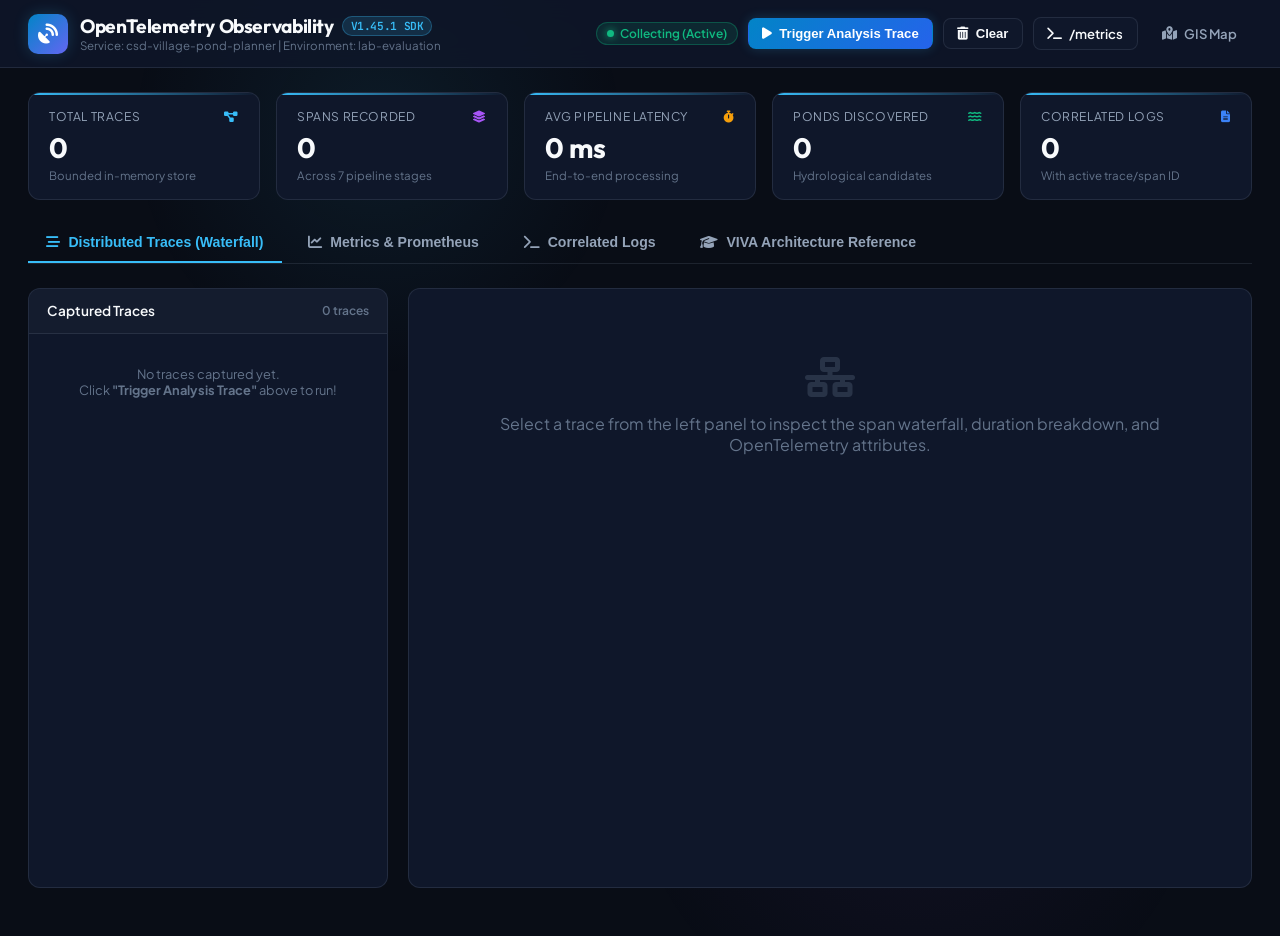
==== frontend/observability.html @ da263edf "feat: integrate OpenTelemetry traces, metrics, logs and live observability dashboard" ====
<!DOCTYPE html>
<html lang="en">
<head>
  <meta charset="UTF-8" />
  <meta name="viewport" content="width=device-width, initial-scale=1.0" />
  <title>OpenTelemetry Live Observability | HydroPond AI</title>
  <meta name="description" content="OpenTelemetry Distributed Tracing, Prometheus Metrics, and Correlated Logs for CSD Village Pond Planning System." />

  <!-- Google Fonts: Inter, JetBrains Mono, Outfit -->
  <link rel="preconnect" href="https://fonts.googleapis.com" />
  <link rel="preconnect" href="https://fonts.gstatic.com" crossorigin />
  <link href="https://fonts.googleapis.com/css2?family=JetBrains+Mono:wght@400;500;700&family=Outfit:wght@500;600;700;800&family=Plus+Jakarta+Sans:wght@400;500;600;700&display=swap" rel="stylesheet" />

  <!-- Font Awesome 6 -->
  <link rel="stylesheet" href="https://cdnjs.cloudflare.com/ajax/libs/font-awesome/6.4.2/css/all.min.css" />

  <style>
    :root {
      --bg-dark: #090d16;
      --bg-card: #0f172a;
      --bg-card-hover: #1e293b;
      --border-color: rgba(148, 163, 184, 0.15);
      --border-focus: rgba(56, 189, 248, 0.4);
      --text-main: #f8fafc;
      --text-muted: #94a3b8;
      --text-dim: #64748b;
      --cyan: #38bdf8;
      --cyan-glow: rgba(56, 189, 248, 0.2);
      --emerald: #10b981;
      --emerald-glow: rgba(16, 185, 129, 0.2);
      --amber: #f59e0b;
      --rose: #f43f5e;
      --purple: #a855f7;
      --blue: #3b82f6;
    }

    * {
      box-sizing: border-box;
      margin: 0;
      padding: 0;
    }

    body {
      background-color: var(--bg-dark);
      color: var(--text-main);
      font-family: 'Plus Jakarta Sans', sans-serif;
      min-height: 100vh;
      display: flex;
      flex-direction: column;
      overflow-x: hidden;
    }

    /* Ambient glow backgrounds */
    .ambient-glow-1 {
      position: fixed;
      top: -120px;
      left: 10%;
      width: 500px;
      height: 500px;
      border-radius: 50%;
      background: radial-gradient(circle, rgba(56, 189, 248, 0.08) 0%, transparent 70%);
      pointer-events: none;
      z-index: 0;
    }
    .ambient-glow-2 {
      position: fixed;
      bottom: -150px;
      right: 5%;
      width: 600px;
      height: 600px;
      border-radius: 50%;
      background: radial-gradient(circle, rgba(168, 85, 247, 0.06) 0%, transparent 70%);
      pointer-events: none;
      z-index: 0;
    }

    /* Header */
    header {
      position: sticky;
      top: 0;
      z-index: 100;
      background: rgba(15, 23, 42, 0.85);
      backdrop-filter: blur(12px);
      border-bottom: 1px solid var(--border-color);
      padding: 0.85rem 1.75rem;
      display: flex;
      align-items: center;
      justify-content: space-between;
      gap: 1rem;
    }

    .brand {
      display: flex;
      align-items: center;
      gap: 0.75rem;
      text-decoration: none;
      color: var(--text-main);
    }
    .brand-icon {
      width: 40px;
      height: 40px;
      border-radius: 10px;
      background: linear-gradient(135deg, #0284c7, #6366f1);
      display: flex;
      align-items: center;
      justify-content: center;
      font-size: 1.25rem;
      color: #fff;
      box-shadow: 0 0 15px var(--cyan-glow);
    }
    .brand-title {
      font-family: 'Outfit', sans-serif;
      font-size: 1.2rem;
      font-weight: 700;
      letter-spacing: -0.02em;
      display: flex;
      align-items: center;
      gap: 0.5rem;
    }
    .otel-badge {
      font-size: 0.7rem;
      padding: 0.15rem 0.5rem;
      border-radius: 999px;
      background: rgba(56, 189, 248, 0.15);
      border: 1px solid rgba(56, 189, 248, 0.3);
      color: var(--cyan);
      font-family: 'JetBrains Mono', monospace;
      font-weight: 600;
      text-transform: uppercase;
    }
    .status-pill {
      display: inline-flex;
      align-items: center;
      gap: 0.4rem;
      font-size: 0.75rem;
      padding: 0.2rem 0.6rem;
      border-radius: 999px;
      background: rgba(16, 185, 129, 0.12);
      border: 1px solid rgba(16, 185, 129, 0.3);
      color: var(--emerald);
      font-weight: 600;
    }
    .pulse-dot {
      width: 7px;
      height: 7px;
      border-radius: 50%;
      background: var(--emerald);
      box-shadow: 0 0 8px var(--emerald);
      animation: pulse 2s infinite;
    }
    @keyframes pulse {
      0%, 100% { opacity: 1; transform: scale(1); }
      50% { opacity: 0.4; transform: scale(0.85); }
    }

    .header-actions {
      display: flex;
      align-items: center;
      gap: 0.6rem;
    }
    .btn {
      display: inline-flex;
      align-items: center;
      gap: 0.45rem;
      padding: 0.45rem 0.85rem;
      border-radius: 8px;
      font-size: 0.82rem;
      font-weight: 600;
      cursor: pointer;
      border: 1px solid var(--border-color);
      background: var(--bg-card);
      color: var(--text-main);
      transition: all 0.2s ease;
      text-decoration: none;
    }
    .btn:hover {
      background: var(--bg-card-hover);
      border-color: var(--border-focus);
    }
    .btn-primary {
      background: linear-gradient(135deg, #0284c7, #2563eb);
      border-color: transparent;
      color: #fff;
      box-shadow: 0 0 12px var(--cyan-glow);
    }
    .btn-primary:hover {
      background: linear-gradient(135deg, #0369a1, #1d4ed8);
    }
    .btn-ghost {
      background: transparent;
      border-color: transparent;
      color: var(--text-muted);
    }
    .btn-ghost:hover {
      color: var(--text-main);
      background: rgba(255, 255, 255, 0.05);
    }

    /* Main Container */
    main {
      position: relative;
      z-index: 1;
      padding: 1.5rem 1.75rem 3rem;
      flex: 1;
      max-width: 1600px;
      margin: 0 auto;
      width: 100%;
    }

    /* KPI Summary Ribbon */
    .kpi-grid {
      display: grid;
      grid-template-columns: repeat(auto-fit, minmax(200px, 1fr));
      gap: 1rem;
      margin-bottom: 1.5rem;
    }
    .kpi-card {
      background: var(--bg-card);
      border: 1px solid var(--border-color);
      border-radius: 12px;
      padding: 1rem 1.25rem;
      position: relative;
      overflow: hidden;
      transition: transform 0.2s ease, border-color 0.2s ease;
    }
    .kpi-card:hover {
      transform: translateY(-2px);
      border-color: var(--border-focus);
    }
    .kpi-card::before {
      content: "";
      position: absolute;
      top: 0;
      left: 0;
      right: 0;
      height: 2px;
      background: linear-gradient(90deg, var(--cyan), transparent);
    }
    .kpi-label {
      font-size: 0.75rem;
      text-transform: uppercase;
      letter-spacing: 0.05em;
      color: var(--text-muted);
      margin-bottom: 0.35rem;
      display: flex;
      align-items: center;
      justify-content: space-between;
    }
    .kpi-value {
      font-family: 'Outfit', sans-serif;
      font-size: 1.75rem;
      font-weight: 700;
      color: var(--text-main);
    }
    .kpi-sub {
      font-size: 0.72rem;
      color: var(--text-dim);
      margin-top: 0.2rem;
    }

    /* Navigation Tabs */
    .tab-bar {
      display: flex;
      align-items: center;
      gap: 0.5rem;
      border-bottom: 1px solid var(--border-color);
      margin-bottom: 1.5rem;
    }
    .tab-btn {
      padding: 0.65rem 1.15rem;
      background: transparent;
      border: none;
      border-bottom: 2px solid transparent;
      color: var(--text-muted);
      font-weight: 600;
      font-size: 0.88rem;
      cursor: pointer;
      display: flex;
      align-items: center;
      gap: 0.5rem;
      transition: all 0.2s ease;
    }
    .tab-btn:hover {
      color: var(--text-main);
    }
    .tab-btn.active {
      color: var(--cyan);
      border-bottom-color: var(--cyan);
    }

    /* Content Panels */
    .tab-panel {
      display: none;
    }
    .tab-panel.active {
      display: block;
    }

    /* Traces View Split Layout */
    .traces-layout {
      display: grid;
      grid-template-columns: 360px 1fr;
      gap: 1.25rem;
      min-height: 600px;
    }
    @media (max-width: 1024px) {
      .traces-layout {
        grid-template-columns: 1fr;
      }
    }

    .trace-list-panel {
      background: var(--bg-card);
      border: 1px solid var(--border-color);
      border-radius: 12px;
      overflow: hidden;
      display: flex;
      flex-direction: column;
    }
    .panel-head {
      padding: 0.85rem 1.15rem;
      background: rgba(255, 255, 255, 0.02);
      border-bottom: 1px solid var(--border-color);
      display: flex;
      align-items: center;
      justify-content: space-between;
      font-weight: 600;
      font-size: 0.85rem;
    }
    .trace-items-list {
      overflow-y: auto;
      max-height: 650px;
    }
    .trace-item {
      padding: 0.9rem 1.15rem;
      border-bottom: 1px solid rgba(148, 163, 184, 0.08);
      cursor: pointer;
      transition: background 0.15s ease;
    }
    .trace-item:hover {
      background: rgba(255, 255, 255, 0.03);
    }
    .trace-item.active {
      background: rgba(56, 189, 248, 0.08);
      border-left: 3px solid var(--cyan);
    }
    .trace-item-title {
      font-family: 'JetBrains Mono', monospace;
      font-size: 0.8rem;
      font-weight: 600;
      color: var(--text-main);
      display: flex;
      align-items: center;
      justify-content: space-between;
      margin-bottom: 0.3rem;
    }
    .trace-badge {
      font-size: 0.68rem;
      padding: 0.1rem 0.4rem;
      border-radius: 4px;
      font-weight: 600;
    }
    .badge-ok {
      background: rgba(16, 185, 129, 0.15);
      color: var(--emerald);
    }
    .badge-error {
      background: rgba(244, 63, 94, 0.15);
      color: var(--rose);
    }
    .trace-item-meta {
      font-size: 0.72rem;
      color: var(--text-dim);
      display: flex;
      align-items: center;
      justify-content: space-between;
    }

    /* Trace Detail Panel */
    .trace-detail-panel {
      background: var(--bg-card);
      border: 1px solid var(--border-color);
      border-radius: 12px;
      padding: 1.25rem;
      display: flex;
      flex-direction: column;
      gap: 1.25rem;
    }
    .trace-header-card {
      background: rgba(255, 255, 255, 0.02);
      border: 1px solid var(--border-color);
      border-radius: 8px;
      padding: 1rem;
      display: flex;
      align-items: center;
      justify-content: space-between;
      flex-wrap: wrap;
      gap: 1rem;
    }
    .trace-id-pill {
      font-family: 'JetBrains Mono', monospace;
      font-size: 0.85rem;
      color: var(--cyan);
      display: inline-flex;
      align-items: center;
      gap: 0.5rem;
      background: rgba(56, 189, 248, 0.1);
      padding: 0.25rem 0.6rem;
      border-radius: 6px;
    }

    /* Waterfall Visualizer */
    .waterfall-container {
      background: rgba(0, 0, 0, 0.2);
      border: 1px solid var(--border-color);
      border-radius: 8px;
      padding: 0.75rem;
      overflow-x: auto;
    }
    .waterfall-timeline-header {
      display: grid;
      grid-template-columns: 280px 1fr;
      padding-bottom: 0.5rem;
      border-bottom: 1px solid var(--border-color);
      font-size: 0.72rem;
      color: var(--text-dim);
      font-weight: 600;
    }
    .waterfall-axis {
      display: flex;
      justify-content: space-between;
      padding-left: 0.5rem;
    }
    .waterfall-row {
      display: grid;
      grid-template-columns: 280px 1fr;
      align-items: center;
      padding: 0.45rem 0;
      border-bottom: 1px solid rgba(148, 163, 184, 0.05);
      cursor: pointer;
      transition: background 0.15s ease;
      font-size: 0.78rem;
    }
    .waterfall-row:hover {
      background: rgba(255, 255, 255, 0.03);
    }
    .waterfall-row.selected {
      background: rgba(56, 189, 248, 0.08);
    }
    .span-name-col {
      display: flex;
      align-items: center;
      gap: 0.4rem;
      font-family: 'JetBrains Mono', monospace;
      white-space: nowrap;
      overflow: hidden;
      text-overflow: ellipsis;
      padding-right: 0.5rem;
    }
    .span-bar-col {
      position: relative;
      height: 20px;
      display: flex;
      align-items: center;
    }
    .span-bar {
      position: absolute;
      height: 14px;
      border-radius: 4px;
      background: linear-gradient(90deg, #0284c7, #38bdf8);
      min-width: 4px;
      box-shadow: 0 0 8px rgba(56, 189, 248, 0.3);
      display: flex;
      align-items: center;
      padding: 0 0.4rem;
      color: #fff;
      font-size: 0.65rem;
      font-family: 'JetBrains Mono', monospace;
      font-weight: 600;
      white-space: nowrap;
    }
    .span-bar.http-server {
      background: linear-gradient(90deg, #2563eb, #60a5fa);
    }
    .span-bar.gis-processing {
      background: linear-gradient(90deg, #7c3aed, #c084fc);
      box-shadow: 0 0 8px rgba(168, 85, 247, 0.3);
    }
    .span-bar.scoring {
      background: linear-gradient(90deg, #059669, #34d399);
      box-shadow: 0 0 8px rgba(16, 185, 129, 0.3);
    }
    .span-bar.outbound-http {
      background: linear-gradient(90deg, #d97706, #fbbf24);
      box-shadow: 0 0 8px rgba(245, 158, 11, 0.3);
    }

    /* Span Inspector Card */
    .span-inspector {
      background: rgba(15, 23, 42, 0.7);
      border: 1px solid var(--border-color);
      border-radius: 8px;
      padding: 1rem;
    }
    .span-inspector-title {
      font-size: 0.85rem;
      font-weight: 700;
      margin-bottom: 0.75rem;
      display: flex;
      align-items: center;
      gap: 0.5rem;
      color: var(--cyan);
    }
    .attrs-table {
      width: 100%;
      border-collapse: collapse;
      font-size: 0.75rem;
      font-family: 'JetBrains Mono', monospace;
    }
    .attrs-table th, .attrs-table td {
      text-align: left;
      padding: 0.4rem 0.6rem;
      border-bottom: 1px solid rgba(148, 163, 184, 0.08);
    }
    .attrs-table th {
      color: var(--text-dim);
      font-weight: 600;
      width: 35%;
    }
    .attrs-table td {
      color: var(--text-main);
      word-break: break-all;
    }

    /* Metrics Tab */
    .metrics-grid {
      display: grid;
      grid-template-columns: repeat(auto-fit, minmax(320px, 1fr));
      gap: 1.25rem;
      margin-bottom: 1.5rem;
    }
    .metric-box {
      background: var(--bg-card);
      border: 1px solid var(--border-color);
      border-radius: 12px;
      padding: 1.25rem;
    }
    .metric-box-title {
      font-size: 0.85rem;
      font-weight: 700;
      color: var(--text-main);
      margin-bottom: 0.25rem;
      display: flex;
      align-items: center;
      gap: 0.45rem;
    }
    .metric-box-desc {
      font-size: 0.72rem;
      color: var(--text-dim);
      margin-bottom: 1rem;
    }
    .prom-console {
      background: #020617;
      border: 1px solid var(--border-color);
      border-radius: 8px;
      padding: 1rem;
      font-family: 'JetBrains Mono', monospace;
      font-size: 0.75rem;
      color: #93c5fd;
      max-height: 400px;
      overflow-y: auto;
      white-space: pre-wrap;
    }

    /* Logs Tab */
    .logs-container {
      background: var(--bg-card);
      border: 1px solid var(--border-color);
      border-radius: 12px;
      overflow: hidden;
    }
    .logs-filter-bar {
      padding: 0.75rem 1.25rem;
      background: rgba(255, 255, 255, 0.02);
      border-bottom: 1px solid var(--border-color);
      display: flex;
      align-items: center;
      gap: 1rem;
      flex-wrap: wrap;
    }
    .filter-input {
      background: rgba(0, 0, 0, 0.3);
      border: 1px solid var(--border-color);
      border-radius: 6px;
      padding: 0.4rem 0.75rem;
      color: var(--text-main);
      font-size: 0.8rem;
      outline: none;
      min-width: 240px;
    }
    .filter-input:focus {
      border-color: var(--cyan);
    }
    .logs-table {
      width: 100%;
      border-collapse: collapse;
      font-size: 0.75rem;
      font-family: 'JetBrains Mono', monospace;
    }
    .logs-table th {
      text-align: left;
      padding: 0.6rem 0.85rem;
      background: rgba(0, 0, 0, 0.2);
      color: var(--text-dim);
      font-weight: 600;
      border-bottom: 1px solid var(--border-color);
    }
    .logs-table td {
      padding: 0.5rem 0.85rem;
      border-bottom: 1px solid rgba(148, 163, 184, 0.06);
      vertical-align: top;
    }
    .lvl-info { color: var(--cyan); font-weight: 600; }
    .lvl-warn { color: var(--amber); font-weight: 600; }
    .lvl-err  { color: var(--rose); font-weight: 600; }
    .trace-link {
      color: var(--cyan);
      text-decoration: none;
      cursor: pointer;
    }
    .trace-link:hover {
      text-decoration: underline;
    }

    /* VIVA Reference Guide Tab */
    .guide-card {
      background: var(--bg-card);
      border: 1px solid var(--border-color);
      border-radius: 12px;
      padding: 1.5rem;
      margin-bottom: 1.25rem;
      line-height: 1.6;
    }
    .guide-card h3 {
      font-family: 'Outfit', sans-serif;
      font-size: 1.15rem;
      color: var(--cyan);
      margin-bottom: 0.5rem;
      display: flex;
      align-items: center;
      gap: 0.5rem;
    }
    .guide-card p {
      font-size: 0.85rem;
      color: var(--text-muted);
      margin-bottom: 0.75rem;
    }
    .guide-list {
      padding-left: 1.25rem;
      font-size: 0.82rem;
      color: var(--text-muted);
    }
    .guide-list li {
      margin-bottom: 0.4rem;
    }
  </style>
</head>
<body>
  <div class="ambient-glow-1"></div>
  <div class="ambient-glow-2"></div>

  <!-- Header -->
  <header>
    <a href="/" class="brand">
      <div class="brand-icon">
        <i class="fa-solid fa-satellite-dish"></i>
      </div>
      <div>
        <div class="brand-title">
          OpenTelemetry Observability
          <span class="otel-badge">v1.45.1 SDK</span>
        </div>
        <div style="font-size: 0.72rem; color: var(--text-dim);">Service: csd-village-pond-planner | Environment: lab-evaluation</div>
      </div>
    </a>

    <div class="header-actions">
      <div class="status-pill">
        <div class="pulse-dot"></div>
        <span>Collecting (Active)</span>
      </div>
      <button class="btn btn-primary" id="btn-trigger-run" title="Execute Pipeline on Sample KML to Generate Fresh Telemetry">
        <i class="fa-solid fa-play"></i>
        <span>Trigger Analysis Trace</span>
      </button>
      <button class="btn" id="btn-clear" title="Reset Telemetry Buffer">
        <i class="fa-solid fa-trash-can"></i>
        <span>Clear</span>
      </button>
      <a href="/metrics" target="_blank" class="btn" title="View Raw Prometheus Metrics">
        <i class="fa-solid fa-terminal"></i>
        <span>/metrics</span>
      </a>
      <a href="/" class="btn btn-ghost" title="Back to GIS Pond Planner">
        <i class="fa-solid fa-map-location-dot"></i>
        <span>GIS Map</span>
      </a>
    </div>
  </header>

  <!-- Main Body -->
  <main>
    <!-- Summary KPI Ribbon -->
    <section class="kpi-grid">
      <div class="kpi-card">
        <div class="kpi-label">
          <span>Total Traces</span>
          <i class="fa-solid fa-diagram-project" style="color: var(--cyan);"></i>
        </div>
        <div class="kpi-value" id="kpi-traces">0</div>
        <div class="kpi-sub">Bounded in-memory store</div>
      </div>
      <div class="kpi-card">
        <div class="kpi-label">
          <span>Spans Recorded</span>
          <i class="fa-solid fa-layer-group" style="color: var(--purple);"></i>
        </div>
        <div class="kpi-value" id="kpi-spans">0</div>
        <div class="kpi-sub">Across 7 pipeline stages</div>
      </div>
      <div class="kpi-card">
        <div class="kpi-label">
          <span>Avg Pipeline Latency</span>
          <i class="fa-solid fa-stopwatch" style="color: var(--amber);"></i>
        </div>
        <div class="kpi-value" id="kpi-latency">0 ms</div>
        <div class="kpi-sub">End-to-end processing</div>
      </div>
      <div class="kpi-card">
        <div class="kpi-label">
          <span>Ponds Discovered</span>
          <i class="fa-solid fa-water" style="color: var(--emerald);"></i>
        </div>
        <div class="kpi-value" id="kpi-candidates">0</div>
        <div class="kpi-sub">Hydrological candidates</div>
      </div>
      <div class="kpi-card">
        <div class="kpi-label">
          <span>Correlated Logs</span>
          <i class="fa-solid fa-file-lines" style="color: var(--blue);"></i>
        </div>
        <div class="kpi-value" id="kpi-logs">0</div>
        <div class="kpi-sub">With active trace/span ID</div>
      </div>
    </section>

    <!-- Tab Bar -->
    <nav class="tab-bar">
      <button class="tab-btn active" data-tab="tab-traces">
        <i class="fa-solid fa-bars-staggered"></i>
        <span>Distributed Traces (Waterfall)</span>
      </button>
      <button class="tab-btn" data-tab="tab-metrics">
        <i class="fa-solid fa-chart-line"></i>
        <span>Metrics & Prometheus</span>
      </button>
      <button class="tab-btn" data-tab="tab-logs">
        <i class="fa-solid fa-terminal"></i>
        <span>Correlated Logs</span>
      </button>
      <button class="tab-btn" data-tab="tab-viva">
        <i class="fa-solid fa-graduation-cap"></i>
        <span>VIVA Architecture Reference</span>
      </button>
    </nav>

    <!-- TAB 1: Distributed Traces -->
    <div class="tab-panel active" id="tab-traces">
      <div class="traces-layout">
        <!-- Left: Trace List -->
        <div class="trace-list-panel">
          <div class="panel-head">
            <span>Captured Traces</span>
            <span id="trace-count-pill" style="color: var(--text-dim); font-size: 0.75rem;">0 traces</span>
          </div>
          <div class="trace-items-list" id="trace-items-container">
            <div style="padding: 2rem; text-align: center; color: var(--text-dim); font-size: 0.8rem;">
              No traces captured yet.<br>Click <strong>"Trigger Analysis Trace"</strong> above to run!
            </div>
          </div>
        </div>

        <!-- Right: Trace Details & Waterfall -->
        <div class="trace-detail-panel" id="trace-detail-panel">
          <div style="padding: 3rem; text-align: center; color: var(--text-dim);">
            <i class="fa-solid fa-network-wired" style="font-size: 2.5rem; margin-bottom: 1rem; opacity: 0.3;"></i>
            <p>Select a trace from the left panel to inspect the span waterfall, duration breakdown, and OpenTelemetry attributes.</p>
          </div>
        </div>
      </div>
    </div>

    <!-- TAB 2: Metrics -->
    <div class="tab-panel" id="tab-metrics">
      <div class="metrics-grid">
        <div class="metric-box">
          <div class="metric-box-title">
            <i class="fa-solid fa-calculator" style="color: var(--cyan);"></i>
            <span>pond_analysis_requests_total</span>
          </div>
          <div class="metric-box-desc">Counter tracking all incoming contour analysis executions segmented by status (success/error).</div>
          <div class="kpi-value" id="m-requests">0</div>
        </div>
        <div class="metric-box">
          <div class="metric-box-title">
            <i class="fa-solid fa-clock" style="color: var(--amber);"></i>
            <span>pond_analysis_duration_seconds</span>
          </div>
          <div class="metric-box-desc">Histogram tracking pipeline execution latency percentiles across DEM and flow stages.</div>
          <div class="kpi-value" id="m-duration">0 s</div>
        </div>
        <div class="metric-box">
          <div class="metric-box-title">
            <i class="fa-solid fa-water-ladder" style="color: var(--emerald);"></i>
            <span>pond_candidates_found_total</span>
          </div>
          <div class="metric-box-desc">Counter of candidate pond locations identified via D8 uphill reverse BFS catchment search.</div>
          <div class="kpi-value" id="m-candidates">0</div>
        </div>
      </div>

      <div class="metric-box">
        <div class="panel-head" style="margin-bottom: 0.75rem; background: transparent; padding: 0;">
          <div class="metric-box-title" style="margin: 0;">
            <i class="fa-solid fa-code" style="color: var(--cyan);"></i>
            <span>Live Prometheus Scrape Output (/metrics)</span>
          </div>
          <button class="btn" id="btn-refresh-prom" style="font-size: 0.75rem; padding: 0.25rem 0.6rem;">
            <i class="fa-solid fa-arrows-rotate"></i> Refresh
          </button>
        </div>
        <div class="prom-console" id="prom-console-output">Scraping Prometheus metrics...</div>
      </div>
    </div>

    <!-- TAB 3: Correlated Logs -->
    <div class="tab-panel" id="tab-logs">
      <div class="logs-container">
        <div class="logs-filter-bar">
          <input type="text" class="filter-input" id="log-search-input" placeholder="Search message or Trace ID..." />
          <div style="font-size: 0.78rem; color: var(--text-dim);">
            Tip: Click any <strong>Trace ID</strong> to open that trace's waterfall in the Traces tab.
          </div>
        </div>
        <div style="overflow-x: auto; max-height: 600px;">
          <table class="logs-table">
            <thead>
              <tr>
                <th style="width: 140px;">Timestamp</th>
                <th style="width: 70px;">Level</th>
                <th style="width: 110px;">Logger</th>
                <th style="width: 220px;">OpenTelemetry Trace ID</th>
                <th>Message</th>
              </tr>
            </thead>
            <tbody id="logs-table-body">
              <tr>
                <td colspan="5" style="text-align: center; color: var(--text-dim); padding: 2rem;">Loading logs...</td>
              </tr>
            </tbody>
          </table>
        </div>
      </div>
    </div>

    <!-- TAB 4: Architecture & Viva Reference -->
    <div class="tab-panel" id="tab-viva">
      <div class="guide-card">
        <h3><i class="fa-solid fa-cubes"></i> 1. The 3 Pillars of Observability in this Project</h3>
        <p>OpenTelemetry standardizes telemetry collection into three correlated pillars:</p>
        <ul class="guide-list">
          <li><strong>Distributed Traces:</strong> Tracks requests through end-to-end execution. Each pipeline run creates a parent span (`pond_analysis.pipeline`), containing nested child spans for KML parsing, DEM raster generation, flow direction/accumulation, catchment delineation, Pareto scoring, and GeoJSON building.</li>
          <li><strong>Metrics:</strong> Numeric quantitative measurements collected at runtime (request counts, duration histograms, pond candidate counters, DEM raster size) exported via standard Prometheus format at <code>/metrics</code>.</li>
          <li><strong>Logs:</strong> Event logs linked directly to traces via <code>trace_id</code> and <code>span_id</code> injection in log records, enabling instant correlation between errors and execution traces.</li>
        </ul>
      </div>

      <div class="guide-card">
        <h3><i class="fa-solid fa-diagram-project"></i> 2. Instrumenting the Hydrological Pipeline</h3>
        <p>The core pipeline spans captured by OpenTelemetry in <code>app.py</code>:</p>
        <ul class="guide-list">
          <li><code>kml_parser.parse_contours</code>: Records input KML/KMZ path, contour count, and elevation boundaries.</li>
          <li><code>dem_builder.build_dem</code>: Records raster resolution (e.g. 120m), grid shape, min/max elevations.</li>
          <li><code>terrain_analysis.flow_routing</code>: Measures D8 flow direction, flow accumulation, river detection, and exclusion zone buffering.</li>
          <li><code>catchment.find_pond_candidates</code>: Measures uphill reverse BFS catchment solver and candidates found.</li>
          <li><code>pond_selector.score_and_select</code>: Records multi-criteria scoring, Pareto selection, and external OSM road distance queries.</li>
          <li><code>geojson_builder.build_geojson</code>: Measures final spatial GeoJSON construction.</li>
        </ul>
      </div>

      <div class="guide-card">
        <h3><i class="fa-solid fa-lightbulb"></i> 3. Why OpenTelemetry is Essential for Systems</h3>
        <p>During the VIVA, explain that OpenTelemetry eliminates "blind spots" in backend services:</p>
        <ul class="guide-list">
          <li><strong>Performance Bottleneck Identification:</strong> The waterfall visualizer immediately shows which stage consumes the most time (e.g., DEM interpolation vs. hydrological catchment BFS).</li>
          <li><strong>Root Cause Analysis:</strong> If contour parsing or river masking fails, the span is marked with status <code>ERROR</code>, capturing the exact exception stack trace and parameters.</li>
          <li><strong>Standardized & Vendor-Neutral:</strong> Works with Jaeger, Prometheus, Grafana, Datadog, or native Python exporters without rewriting application logic.</li>
        </ul>
      </div>
    </div>
  </main>

  <script>
    // State
    let currentTraceId = null;
    let allLogs = [];
    let autoRefreshInterval = null;

    // DOM Elements
    const tabBtns = document.querySelectorAll('.tab-btn');
    const tabPanels = document.querySelectorAll('.tab-panel');
    const traceItemsContainer = document.getElementById('trace-items-container');
    const traceDetailPanel = document.getElementById('trace-detail-panel');
    const promConsoleOutput = document.getElementById('prom-console-output');
    const logsTableBody = document.getElementById('logs-table-body');
    const logSearchInput = document.getElementById('log-search-input');

    // KPI Elements
    const kpiTraces = document.getElementById('kpi-traces');
    const kpiSpans = document.getElementById('kpi-spans');
    const kpiLatency = document.getElementById('kpi-latency');
    const kpiCandidates = document.getElementById('kpi-candidates');
    const kpiLogs = document.getElementById('kpi-logs');
    const mRequests = document.getElementById('m-requests');
    const mDuration = document.getElementById('m-duration');
    const mCandidates = document.getElementById('m-candidates');

    // Tab Switching
    tabBtns.forEach(btn => {
      btn.addEventListener('click', () => {
        tabBtns.forEach(b => b.classList.remove('active'));
        tabPanels.forEach(p => p.classList.remove('active'));
        btn.classList.add('active');
        const target = btn.getAttribute('data-tab');
        document.getElementById(target).classList.add('active');
        if (target === 'tab-metrics') {
          fetchPrometheusMetrics();
        }
      });
    });

    // Fetch Overview KPIs
    async function fetchOverview() {
      try {
        const res = await fetch('/api/telemetry/overview');
        if (!res.ok) return;
        const data = await res.json();
        kpiTraces.textContent = data.total_traces || 0;
        kpiSpans.textContent = data.total_spans || 0;
        kpiLatency.textContent = (data.avg_duration_ms || 0) + ' ms';
        kpiCandidates.textContent = data.total_candidates_found || 0;
        kpiLogs.textContent = data.log_records_count || 0;
        mRequests.textContent = data.total_requests || 0;
        mDuration.textContent = (data.avg_duration_ms ? (data.avg_duration_ms / 1000).toFixed(2) : 0) + ' s';
        mCandidates.textContent = data.total_candidates_found || 0;
      } catch (err) {
        console.error('Error fetching overview:', err);
      }
    }

    // Fetch Traces List
    async function fetchTraces() {
      try {
        const res = await fetch('/api/telemetry/traces');
        if (!res.ok) return;
        const data = await res.json();
        const traces = data.traces || [];
        document.getElementById('trace-count-pill').textContent = `${traces.length} traces`;

        if (traces.length === 0) {
          traceItemsContainer.innerHTML = `
            <div style="padding: 2rem; text-align: center; color: var(--text-dim); font-size: 0.8rem;">
              No traces captured yet.<br>Click <strong>"Trigger Analysis Trace"</strong> above to run!
            </div>
          `;
          return;
        }

        traceItemsContainer.innerHTML = traces.map(t => {
          const isError = t.status === 'ERROR';
          const isActive = t.trace_id === currentTraceId;
          return `
            <div class="trace-item ${isActive ? 'active' : ''}" onclick="selectTrace('${t.trace_id}')">
              <div class="trace-item-title">
                <span>${escapeHtml(t.root_span)}</span>
                <span class="trace-badge ${isError ? 'badge-error' : 'badge-ok'}">${t.status}</span>
              </div>
              <div class="trace-item-meta">
                <span>${t.duration_ms} ms &bull; ${t.spans_count} spans</span>
                <span>${formatTime(t.start_time_iso)}</span>
              </div>
            </div>
          `;
        }).join('');

        // If no trace currently selected, select the first one
        if (!currentTraceId && traces.length > 0) {
          selectTrace(traces[0].trace_id);
        }
      } catch (err) {
        console.error('Error fetching traces:', err);
      }
    }

    // Select and Render a Trace Waterfall
    async function selectTrace(traceId) {
      currentTraceId = traceId;
      // Update active state in list
      document.querySelectorAll('.trace-item').forEach(el => {
        el.classList.toggle('active', el.getAttribute('onclick').includes(traceId));
      });

      try {
        const res = await fetch(`/api/telemetry/traces/${traceId}`);
        if (!res.ok) return;
        const trace = await res.json();
        renderWaterfall(trace);
      } catch (err) {
        console.error('Error fetching trace details:', err);
      }
    }

    function renderWaterfall(trace) {
      const isError = trace.status === 'ERROR';
      const spans = trace.spans || [];

      let html = `
        <div class="trace-header-card">
          <div>
            <div style="font-size: 0.75rem; color: var(--text-dim); margin-bottom: 0.2rem;">Trace Root Operation</div>
            <div style="font-family: 'Outfit', sans-serif; font-size: 1.25rem; font-weight: 700;">
              ${escapeHtml(trace.root_span)}
            </div>
          </div>
          <div style="display: flex; align-items: center; gap: 0.75rem;">
            <div class="trace-id-pill" title="Click to copy Trace ID" onclick="navigator.clipboard.writeText('${trace.trace_id}'); alert('Trace ID copied!')">
              <i class="fa-solid fa-fingerprint"></i>
              <span>${trace.trace_id.substring(0, 16)}...</span>
              <i class="fa-regular fa-copy" style="font-size: 0.75rem;"></i>
            </div>
            <div class="trace-badge ${isError ? 'badge-error' : 'badge-ok'}" style="font-size: 0.8rem; padding: 0.25rem 0.6rem;">
              ${trace.status}
            </div>
            <div style="font-family: 'JetBrains Mono', monospace; font-size: 0.9rem; font-weight: 700; color: var(--cyan);">
              ${trace.total_duration_ms} ms
            </div>
          </div>
        </div>

        <div class="waterfall-container">
          <div class="waterfall-timeline-header">
            <div>SPAN HIERARCHY (${spans.length} spans)</div>
            <div class="waterfall-axis">
              <span>0 ms</span>
              <span>${(trace.total_duration_ms * 0.25).toFixed(1)} ms</span>
              <span>${(trace.total_duration_ms * 0.50).toFixed(1)} ms</span>
              <span>${(trace.total_duration_ms * 0.75).toFixed(1)} ms</span>
              <span>${trace.total_duration_ms.toFixed(1)} ms</span>
            </div>
          </div>
      `;

      spans.forEach((s, idx) => {
        let barClass = '';
        if (s.name.startsWith('POST') || s.name.startsWith('GET')) barClass = 'http-server';
        else if (s.name.includes('dem') || s.name.includes('terrain') || s.name.includes('catchment')) barClass = 'gis-processing';
        else if (s.name.includes('score')) barClass = 'scoring';
        else if (s.name === 'GET' || s.name.includes('osm')) barClass = 'outbound-http';

        const indentPx = s.depth * 14;
        html += `
          <div class="waterfall-row ${idx === 0 ? 'selected' : ''}" id="wf-row-${s.span_id}" onclick="inspectSpan('${s.span_id}')">
            <div class="span-name-col" style="padding-left: ${indentPx}px;" title="${escapeHtml(s.name)}">
              <i class="fa-solid fa-circle" style="font-size: 0.4rem; color: ${s.status === 'ERROR' ? 'var(--rose)' : 'var(--cyan)'};"></i>
              <span>${escapeHtml(s.name)}</span>
            </div>
            <div class="span-bar-col">
              <div class="span-bar ${barClass}" style="left: ${s.waterfall_pct_start}%; width: ${s.waterfall_pct_width}%;">
                ${s.duration_ms} ms
              </div>
            </div>
          </div>
        `;
      });

      html += `</div>`;

      // Inspector placeholder
      html += `<div id="span-inspector-mount"></div>`;

      traceDetailPanel.innerHTML = html;

      // Select first span by default
      if (spans.length > 0) {
        inspectSpan(spans[0].span_id);
      }
    }

    // Inspect Span Attributes
    async function inspectSpan(spanId) {
      if (!currentTraceId) return;
      document.querySelectorAll('.waterfall-row').forEach(r => r.classList.remove('selected'));
      const activeRow = document.getElementById(`wf-row-${spanId}`);
      if (activeRow) activeRow.classList.add('selected');

      try {
        const res = await fetch(`/api/telemetry/traces/${currentTraceId}`);
        if (!res.ok) return;
        const trace = await res.json();
        const span = (trace.spans || []).find(s => s.span_id === spanId);
        if (!span) return;

        const mount = document.getElementById('span-inspector-mount');
        if (!mount) return;

        let attrsRows = `
          <tr><th>span.id</th><td>${span.span_id}</td></tr>
          <tr><th>parent.id</th><td>${span.parent_id || 'None (Root Span)'}</td></tr>
          <tr><th>start.time</th><td>${span.start_time_iso}</td></tr>
          <tr><th>duration</th><td>${span.duration_ms} ms</td></tr>
          <tr><th>status</th><td>${span.status} ${span.status_description ? `(${span.status_description})` : ''}</td></tr>
        `;

        if (span.attributes && Object.keys(span.attributes).length > 0) {
          for (const [k, v] of Object.entries(span.attributes)) {
            attrsRows += `<tr><th>${escapeHtml(k)}</th><td>${escapeHtml(String(v))}</td></tr>`;
          }
        }

        mount.innerHTML = `
          <div class="span-inspector">
            <div class="span-inspector-title">
              <i class="fa-solid fa-circle-info"></i>
              <span>OpenTelemetry Span Attributes: <strong>${escapeHtml(span.name)}</strong></span>
            </div>
            <table class="attrs-table">
              <tbody>${attrsRows}</tbody>
            </table>
          </div>
        `;
      } catch (err) {
        console.error('Error inspecting span:', err);
      }
    }

    // Fetch Correlated Logs
    async function fetchLogs() {
      try {
        const res = await fetch('/api/telemetry/logs?limit=150');
        if (!res.ok) return;
        const data = await res.json();
        allLogs = data.logs || [];
        renderLogs();
      } catch (err) {
        console.error('Error fetching logs:', err);
      }
    }

    function renderLogs() {
      const filter = (logSearchInput.value || '').trim().toLowerCase();
      const filtered = allLogs.filter(l => {
        if (!filter) return true;
        return (l.message && l.message.toLowerCase().includes(filter)) ||
               (l.trace_id && l.trace_id.toLowerCase().includes(filter)) ||
               (l.level && l.level.toLowerCase().includes(filter));
      });

      if (filtered.length === 0) {
        logsTableBody.innerHTML = `
          <tr>
            <td colspan="5" style="text-align: center; color: var(--text-dim); padding: 2rem;">
              No matching log records found.
            </td>
          </tr>
        `;
        return;
      }

      logsTableBody.innerHTML = filtered.map(l => {
        let lvlClass = 'lvl-info';
        if (l.level === 'WARNING') lvlClass = 'lvl-warn';
        if (l.level === 'ERROR') lvlClass = 'lvl-err';

        const hasTrace = l.has_trace;
        const traceCell = hasTrace
          ? `<a class="trace-link" onclick="openTraceFromLog('${l.trace_id}')" title="View waterfall for this trace"><i class="fa-solid fa-arrow-up-right-from-square"></i> ${l.trace_id.substring(0, 16)}...</a>`
          : `<span style="color: var(--text-dim);">-</span>`;

        return `
          <tr>
            <td style="color: var(--text-dim);">${formatTime(l.timestamp)}</td>
            <td class="${lvlClass}">${l.level}</td>
            <td style="color: var(--text-muted);">${escapeHtml(l.logger || '')}</td>
            <td>${traceCell}</td>
            <td style="color: var(--text-main);">${escapeHtml(l.message || '')}</td>
          </tr>
        `;
      }).join('');
    }

    logSearchInput.addEventListener('input', renderLogs);

    function openTraceFromLog(traceId) {
      document.querySelector('[data-tab="tab-traces"]').click();
      selectTrace(traceId);
    }

    // Fetch Prometheus Metrics
    async function fetchPrometheusMetrics() {
      try {
        const res = await fetch('/metrics');
        if (!res.ok) return;
        const text = await res.text();
        promConsoleOutput.textContent = text;
      } catch (err) {
        promConsoleOutput.textContent = 'Error fetching Prometheus metrics: ' + err;
      }
    }

    document.getElementById('btn-refresh-prom').addEventListener('click', fetchPrometheusMetrics);

    // Trigger Sample Analysis Trace
    document.getElementById('btn-trigger-run').addEventListener('click', async () => {
      const btn = document.getElementById('btn-trigger-run');
      btn.disabled = true;
      btn.innerHTML = '<i class="fa-solid fa-spinner fa-spin"></i> <span>Running Pipeline...</span>';

      try {
        const res = await fetch('/api/sampleRun?top_n=4&grid_res=100', { method: 'POST' });
        const data = await res.json();
        if (res.ok) {
          const tid = data.metadata ? data.metadata.trace_id : null;
          await refreshAll();
          if (tid) {
            selectTrace(tid);
          }
        } else {
          alert('Pipeline returned error: ' + (data.error || 'Unknown error'));
        }
      } catch (err) {
        alert('Failed to trigger pipeline run: ' + err);
      } finally {
        btn.disabled = false;
        btn.innerHTML = '<i class="fa-solid fa-play"></i> <span>Trigger Analysis Trace</span>';
      }
    });

    // Clear Telemetry
    document.getElementById('btn-clear').addEventListener('click', async () => {
      if (!confirm('Clear all in-memory traces and logs?')) return;
      await fetch('/api/telemetry/clear', { method: 'POST' });
      currentTraceId = null;
      await refreshAll();
      traceDetailPanel.innerHTML = `
        <div style="padding: 3rem; text-align: center; color: var(--text-dim);">
          <i class="fa-solid fa-network-wired" style="font-size: 2.5rem; margin-bottom: 1rem; opacity: 0.3;"></i>
          <p>Telemetry store cleared. Trigger an analysis to generate fresh data!</p>
        </div>
      `;
    });

    // Helpers
    function escapeHtml(str) {
      if (!str) return '';
      return String(str)
        .replace(/&/g, '&amp;')
        .replace(/</g, '&lt;')
        .replace(/>/g, '&gt;')
        .replace(/"/g, '&quot;');
    }

    function formatTime(isoStr) {
      if (!isoStr) return '';
      try {
        const d = new Date(isoStr);
        return d.toLocaleTimeString([], { hour12: false, hour: '2-digit', minute: '2-digit', second: '2-digit' }) + '.' + String(d.getMilliseconds()).padStart(3, '0');
      } catch (e) {
        return isoStr;
      }
    }

    async function refreshAll() {
      await fetchOverview();
      await fetchTraces();
      await fetchLogs();
    }

    // Initial Load
    refreshAll();

    // Auto-refresh every 3 seconds
    autoRefreshInterval = setInterval(refreshAll, 3000);
  </script>
</body>
</html>
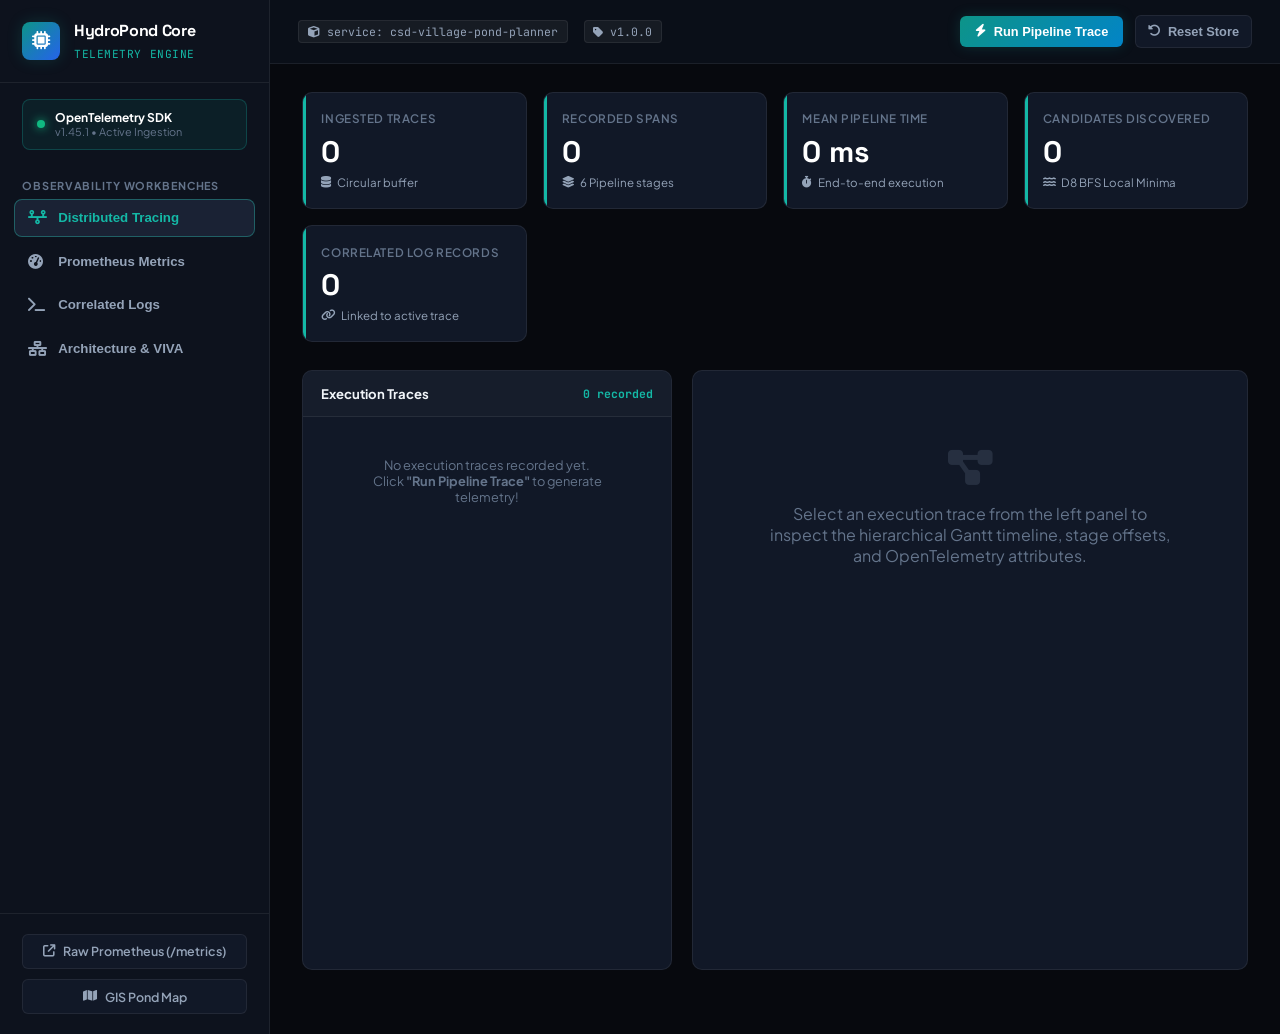
==== commit b3e6ec2b: "style: redesign observability workbench with unique vertical sidebar layout" ====
--- a/frontend/observability.html
+++ b/frontend/observability.html
@@ -3,35 +3,37 @@
 <head>
   <meta charset="UTF-8" />
   <meta name="viewport" content="width=device-width, initial-scale=1.0" />
-  <title>OpenTelemetry Live Observability | HydroPond AI</title>
-  <meta name="description" content="OpenTelemetry Distributed Tracing, Prometheus Metrics, and Correlated Logs for CSD Village Pond Planning System." />
-
-  <!-- Google Fonts: Inter, JetBrains Mono, Outfit -->
+  <title>HydroPond Telemetry Workbench | OpenTelemetry Observability</title>
+  <meta name="description" content="Engineering observability console for AI Village Pond Planning System with OpenTelemetry tracing, Prometheus metrics, and correlated logs." />
+
+  <!-- Fonts: Space Grotesk, JetBrains Mono, Inter -->
   <link rel="preconnect" href="https://fonts.googleapis.com" />
   <link rel="preconnect" href="https://fonts.gstatic.com" crossorigin />
-  <link href="https://fonts.googleapis.com/css2?family=JetBrains+Mono:wght@400;500;700&family=Outfit:wght@500;600;700;800&family=Plus+Jakarta+Sans:wght@400;500;600;700&display=swap" rel="stylesheet" />
-
-  <!-- Font Awesome 6 -->
+  <link href="https://fonts.googleapis.com/css2?family=JetBrains+Mono:wght@400;500;600;700&family=Plus+Jakarta+Sans:wght@400;500;600;700;800&family=Space+Grotesk:wght@500;600;700&display=swap" rel="stylesheet" />
+
+  <!-- Font Awesome Icons -->
   <link rel="stylesheet" href="https://cdnjs.cloudflare.com/ajax/libs/font-awesome/6.4.2/css/all.min.css" />
 
   <style>
     :root {
-      --bg-dark: #090d16;
-      --bg-card: #0f172a;
-      --bg-card-hover: #1e293b;
-      --border-color: rgba(148, 163, 184, 0.15);
-      --border-focus: rgba(56, 189, 248, 0.4);
-      --text-main: #f8fafc;
-      --text-muted: #94a3b8;
-      --text-dim: #64748b;
-      --cyan: #38bdf8;
-      --cyan-glow: rgba(56, 189, 248, 0.2);
-      --emerald: #10b981;
-      --emerald-glow: rgba(16, 185, 129, 0.2);
-      --amber: #f59e0b;
-      --rose: #f43f5e;
-      --purple: #a855f7;
-      --blue: #3b82f6;
+      --bg-base: #07090e;
+      --bg-sidebar: #0d121d;
+      --bg-surface: #111827;
+      --bg-surface-elevated: #1a2234;
+      --border-subtle: rgba(255, 255, 255, 0.07);
+      --border-active: rgba(45, 212, 191, 0.35);
+      
+      --text-high: #f1f5f9;
+      --text-medium: #94a3b8;
+      --text-low: #64748b;
+      
+      --teal-primary: #14b8a6;
+      --teal-glow: rgba(20, 184, 166, 0.18);
+      --emerald-accent: #10b981;
+      --indigo-accent: #6366f1;
+      --amber-accent: #f59e0b;
+      --rose-accent: #f43f5e;
+      --sky-accent: #0ea5e9;
     }
 
     * {
@@ -41,1051 +43,1081 @@
     }
 
     body {
-      background-color: var(--bg-dark);
-      color: var(--text-main);
+      background-color: var(--bg-base);
+      color: var(--text-high);
       font-family: 'Plus Jakarta Sans', sans-serif;
       min-height: 100vh;
       display: flex;
+      overflow-x: hidden;
+    }
+
+    /* LEFT SIDEBAR WORKBENCH NAVIGATION */
+    aside.workbench-sidebar {
+      width: 270px;
+      background: var(--bg-sidebar);
+      border-right: 1px solid var(--border-subtle);
+      display: flex;
       flex-direction: column;
-      overflow-x: hidden;
-    }
-
-    /* Ambient glow backgrounds */
-    .ambient-glow-1 {
-      position: fixed;
-      top: -120px;
-      left: 10%;
-      width: 500px;
-      height: 500px;
-      border-radius: 50%;
-      background: radial-gradient(circle, rgba(56, 189, 248, 0.08) 0%, transparent 70%);
-      pointer-events: none;
-      z-index: 0;
-    }
-    .ambient-glow-2 {
-      position: fixed;
-      bottom: -150px;
-      right: 5%;
-      width: 600px;
-      height: 600px;
-      border-radius: 50%;
-      background: radial-gradient(circle, rgba(168, 85, 247, 0.06) 0%, transparent 70%);
-      pointer-events: none;
-      z-index: 0;
-    }
-
-    /* Header */
-    header {
+      flex-shrink: 0;
+      min-height: 100vh;
       position: sticky;
       top: 0;
-      z-index: 100;
-      background: rgba(15, 23, 42, 0.85);
-      backdrop-filter: blur(12px);
-      border-bottom: 1px solid var(--border-color);
-      padding: 0.85rem 1.75rem;
-      display: flex;
-      align-items: center;
-      justify-content: space-between;
-      gap: 1rem;
-    }
-
-    .brand {
-      display: flex;
-      align-items: center;
-      gap: 0.75rem;
-      text-decoration: none;
-      color: var(--text-main);
-    }
-    .brand-icon {
-      width: 40px;
-      height: 40px;
-      border-radius: 10px;
-      background: linear-gradient(135deg, #0284c7, #6366f1);
+      z-index: 50;
+    }
+
+    .sidebar-brand-box {
+      padding: 1.25rem 1.4rem;
+      border-bottom: 1px solid var(--border-subtle);
+      display: flex;
+      align-items: center;
+      gap: 0.85rem;
+    }
+    .brand-mark {
+      width: 38px;
+      height: 38px;
+      border-radius: 8px;
+      background: linear-gradient(135deg, #0d9488, #2563eb);
       display: flex;
       align-items: center;
       justify-content: center;
-      font-size: 1.25rem;
       color: #fff;
-      box-shadow: 0 0 15px var(--cyan-glow);
-    }
-    .brand-title {
-      font-family: 'Outfit', sans-serif;
-      font-size: 1.2rem;
+      font-size: 1.15rem;
+      box-shadow: 0 0 16px var(--teal-glow);
+    }
+    .brand-titles h1 {
+      font-family: 'Space Grotesk', sans-serif;
+      font-size: 1rem;
       font-weight: 700;
       letter-spacing: -0.02em;
-      display: flex;
-      align-items: center;
-      gap: 0.5rem;
-    }
-    .otel-badge {
+      color: #fff;
+    }
+    .brand-titles span {
       font-size: 0.7rem;
-      padding: 0.15rem 0.5rem;
-      border-radius: 999px;
-      background: rgba(56, 189, 248, 0.15);
-      border: 1px solid rgba(56, 189, 248, 0.3);
-      color: var(--cyan);
+      color: var(--teal-primary);
       font-family: 'JetBrains Mono', monospace;
-      font-weight: 600;
       text-transform: uppercase;
-    }
-    .status-pill {
-      display: inline-flex;
-      align-items: center;
-      gap: 0.4rem;
+      letter-spacing: 0.05em;
+    }
+
+    .service-health-badge {
+      margin: 1rem 1.4rem;
+      padding: 0.65rem 0.85rem;
+      background: rgba(20, 184, 166, 0.08);
+      border: 1px solid rgba(20, 184, 166, 0.25);
+      border-radius: 8px;
+      display: flex;
+      align-items: center;
+      gap: 0.6rem;
       font-size: 0.75rem;
-      padding: 0.2rem 0.6rem;
-      border-radius: 999px;
-      background: rgba(16, 185, 129, 0.12);
-      border: 1px solid rgba(16, 185, 129, 0.3);
-      color: var(--emerald);
-      font-weight: 600;
-    }
-    .pulse-dot {
-      width: 7px;
-      height: 7px;
+    }
+    .status-beacon {
+      width: 8px;
+      height: 8px;
       border-radius: 50%;
-      background: var(--emerald);
-      box-shadow: 0 0 8px var(--emerald);
-      animation: pulse 2s infinite;
-    }
-    @keyframes pulse {
+      background: var(--emerald-accent);
+      box-shadow: 0 0 10px var(--emerald-accent);
+      animation: beaconPulse 2.2s infinite ease-in-out;
+    }
+    @keyframes beaconPulse {
       0%, 100% { opacity: 1; transform: scale(1); }
       50% { opacity: 0.4; transform: scale(0.85); }
     }
 
-    .header-actions {
-      display: flex;
-      align-items: center;
+    .nav-section-title {
+      padding: 0.85rem 1.4rem 0.4rem;
+      font-size: 0.68rem;
+      text-transform: uppercase;
+      letter-spacing: 0.08em;
+      color: var(--text-low);
+      font-weight: 700;
+    }
+
+    .sidebar-menu {
+      list-style: none;
+      padding: 0 0.85rem;
+      display: flex;
+      flex-direction: column;
+      gap: 0.35rem;
+      flex: 1;
+    }
+    .menu-item button {
+      width: 100%;
+      background: transparent;
+      border: 1px solid transparent;
+      border-radius: 8px;
+      padding: 0.65rem 0.85rem;
+      color: var(--text-medium);
+      font-size: 0.83rem;
+      font-weight: 600;
+      display: flex;
+      align-items: center;
+      gap: 0.75rem;
+      cursor: pointer;
+      text-align: left;
+      transition: all 0.18s ease;
+    }
+    .menu-item button:hover {
+      color: var(--text-high);
+      background: var(--bg-surface);
+    }
+    .menu-item.active button {
+      background: var(--bg-surface-elevated);
+      color: var(--teal-primary);
+      border-color: var(--border-active);
+    }
+    .menu-item button i {
+      font-size: 0.95rem;
+      width: 18px;
+    }
+
+    .sidebar-bottom-actions {
+      padding: 1.25rem 1.4rem;
+      border-top: 1px solid var(--border-subtle);
+      display: flex;
+      flex-direction: column;
       gap: 0.6rem;
     }
-    .btn {
-      display: inline-flex;
-      align-items: center;
-      gap: 0.45rem;
-      padding: 0.45rem 0.85rem;
-      border-radius: 8px;
-      font-size: 0.82rem;
+    .btn-action-side {
+      width: 100%;
+      padding: 0.55rem 0.75rem;
+      border-radius: 6px;
+      font-size: 0.78rem;
+      font-weight: 600;
+      display: flex;
+      align-items: center;
+      justify-content: center;
+      gap: 0.5rem;
+      text-decoration: none;
+      cursor: pointer;
+      border: 1px solid var(--border-subtle);
+      background: var(--bg-surface);
+      color: var(--text-medium);
+      transition: all 0.2s ease;
+    }
+    .btn-action-side:hover {
+      background: var(--bg-surface-elevated);
+      color: var(--text-high);
+      border-color: var(--border-active);
+    }
+
+    /* MAIN VIEWPORT */
+    main.workbench-content {
+      flex: 1;
+      min-width: 0;
+      display: flex;
+      flex-direction: column;
+    }
+
+    /* TOP ACTION BAR */
+    header.workbench-topbar {
+      height: 64px;
+      border-bottom: 1px solid var(--border-subtle);
+      background: rgba(13, 18, 29, 0.75);
+      backdrop-filter: blur(14px);
+      padding: 0 1.75rem;
+      display: flex;
+      align-items: center;
+      justify-content: space-between;
+      position: sticky;
+      top: 0;
+      z-index: 40;
+    }
+    .topbar-meta {
+      display: flex;
+      align-items: center;
+      gap: 1rem;
+      font-size: 0.8rem;
+    }
+    .env-chip {
+      background: rgba(255, 255, 255, 0.05);
+      border: 1px solid var(--border-subtle);
+      padding: 0.2rem 0.55rem;
+      border-radius: 4px;
+      font-family: 'JetBrains Mono', monospace;
+      font-size: 0.72rem;
+      color: var(--text-medium);
+    }
+    .topbar-controls {
+      display: flex;
+      align-items: center;
+      gap: 0.75rem;
+    }
+
+    .btn-trigger-exec {
+      background: linear-gradient(135deg, #0d9488, #0284c7);
+      color: #fff;
+      border: none;
+      border-radius: 6px;
+      padding: 0.5rem 0.95rem;
+      font-size: 0.8rem;
       font-weight: 600;
       cursor: pointer;
-      border: 1px solid var(--border-color);
-      background: var(--bg-card);
-      color: var(--text-main);
+      display: flex;
+      align-items: center;
+      gap: 0.5rem;
+      box-shadow: 0 0 14px var(--teal-glow);
       transition: all 0.2s ease;
-      text-decoration: none;
-    }
-    .btn:hover {
-      background: var(--bg-card-hover);
-      border-color: var(--border-focus);
-    }
-    .btn-primary {
-      background: linear-gradient(135deg, #0284c7, #2563eb);
-      border-color: transparent;
-      color: #fff;
-      box-shadow: 0 0 12px var(--cyan-glow);
-    }
-    .btn-primary:hover {
-      background: linear-gradient(135deg, #0369a1, #1d4ed8);
-    }
-    .btn-ghost {
-      background: transparent;
-      border-color: transparent;
-      color: var(--text-muted);
-    }
-    .btn-ghost:hover {
-      color: var(--text-main);
-      background: rgba(255, 255, 255, 0.05);
-    }
-
-    /* Main Container */
-    main {
-      position: relative;
-      z-index: 1;
-      padding: 1.5rem 1.75rem 3rem;
+    }
+    .btn-trigger-exec:hover {
+      opacity: 0.92;
+      transform: translateY(-1px);
+    }
+    .btn-icon-soft {
+      background: var(--bg-surface);
+      border: 1px solid var(--border-subtle);
+      color: var(--text-medium);
+      padding: 0.5rem 0.75rem;
+      border-radius: 6px;
+      cursor: pointer;
+      font-size: 0.8rem;
+      font-weight: 600;
+      display: flex;
+      align-items: center;
+      gap: 0.4rem;
+    }
+    .btn-icon-soft:hover {
+      background: var(--bg-surface-elevated);
+      color: var(--text-high);
+    }
+
+    /* WORKBENCH BODY */
+    .view-scroll-canvas {
+      padding: 1.75rem 2rem 4rem;
       flex: 1;
-      max-width: 1600px;
-      margin: 0 auto;
-      width: 100%;
-    }
-
-    /* KPI Summary Ribbon */
-    .kpi-grid {
+    }
+
+    /* KPI METRICS RIBBON */
+    .stats-ribbon {
       display: grid;
-      grid-template-columns: repeat(auto-fit, minmax(200px, 1fr));
+      grid-template-columns: repeat(auto-fit, minmax(210px, 1fr));
       gap: 1rem;
-      margin-bottom: 1.5rem;
-    }
-    .kpi-card {
-      background: var(--bg-card);
-      border: 1px solid var(--border-color);
-      border-radius: 12px;
-      padding: 1rem 1.25rem;
+      margin-bottom: 1.75rem;
+    }
+    .stat-tile {
+      background: var(--bg-surface);
+      border: 1px solid var(--border-subtle);
+      border-radius: 10px;
+      padding: 1.15rem;
       position: relative;
       overflow: hidden;
-      transition: transform 0.2s ease, border-color 0.2s ease;
-    }
-    .kpi-card:hover {
-      transform: translateY(-2px);
-      border-color: var(--border-focus);
-    }
-    .kpi-card::before {
+    }
+    .stat-tile::after {
       content: "";
       position: absolute;
+      left: 0;
       top: 0;
-      left: 0;
-      right: 0;
-      height: 2px;
-      background: linear-gradient(90deg, var(--cyan), transparent);
-    }
-    .kpi-label {
-      font-size: 0.75rem;
+      bottom: 0;
+      width: 3px;
+      background: var(--teal-primary);
+    }
+    .stat-title {
+      font-size: 0.73rem;
+      color: var(--text-low);
       text-transform: uppercase;
       letter-spacing: 0.05em;
-      color: var(--text-muted);
-      margin-bottom: 0.35rem;
-      display: flex;
-      align-items: center;
-      justify-content: space-between;
-    }
-    .kpi-value {
-      font-family: 'Outfit', sans-serif;
-      font-size: 1.75rem;
+      font-weight: 600;
+      margin-bottom: 0.4rem;
+    }
+    .stat-metric {
+      font-family: 'Space Grotesk', sans-serif;
+      font-size: 1.85rem;
       font-weight: 700;
-      color: var(--text-main);
-    }
-    .kpi-sub {
+      color: #fff;
+    }
+    .stat-sub {
       font-size: 0.72rem;
-      color: var(--text-dim);
-      margin-top: 0.2rem;
-    }
-
-    /* Navigation Tabs */
-    .tab-bar {
-      display: flex;
-      align-items: center;
-      gap: 0.5rem;
-      border-bottom: 1px solid var(--border-color);
-      margin-bottom: 1.5rem;
-    }
-    .tab-btn {
-      padding: 0.65rem 1.15rem;
-      background: transparent;
-      border: none;
-      border-bottom: 2px solid transparent;
-      color: var(--text-muted);
-      font-weight: 600;
-      font-size: 0.88rem;
-      cursor: pointer;
-      display: flex;
-      align-items: center;
-      gap: 0.5rem;
-      transition: all 0.2s ease;
-    }
-    .tab-btn:hover {
-      color: var(--text-main);
-    }
-    .tab-btn.active {
-      color: var(--cyan);
-      border-bottom-color: var(--cyan);
-    }
-
-    /* Content Panels */
-    .tab-panel {
+      color: var(--text-medium);
+      margin-top: 0.25rem;
+      display: flex;
+      align-items: center;
+      gap: 0.35rem;
+    }
+
+    /* VIEW PANELS */
+    .view-container {
       display: none;
     }
-    .tab-panel.active {
+    .view-container.active {
       display: block;
     }
 
-    /* Traces View Split Layout */
-    .traces-layout {
+    /* VIEW 1: TRACES & TIMELINE WORKBENCH */
+    .traces-split-workbench {
       display: grid;
-      grid-template-columns: 360px 1fr;
+      grid-template-columns: 370px 1fr;
       gap: 1.25rem;
       min-height: 600px;
     }
-    @media (max-width: 1024px) {
-      .traces-layout {
+    @media (max-width: 1100px) {
+      .traces-split-workbench {
         grid-template-columns: 1fr;
       }
     }
 
-    .trace-list-panel {
-      background: var(--bg-card);
-      border: 1px solid var(--border-color);
-      border-radius: 12px;
+    .trace-master-list {
+      background: var(--bg-surface);
+      border: 1px solid var(--border-subtle);
+      border-radius: 10px;
       overflow: hidden;
       display: flex;
       flex-direction: column;
     }
-    .panel-head {
+    .trace-list-header {
       padding: 0.85rem 1.15rem;
       background: rgba(255, 255, 255, 0.02);
-      border-bottom: 1px solid var(--border-color);
+      border-bottom: 1px solid var(--border-subtle);
+      font-size: 0.82rem;
+      font-weight: 700;
       display: flex;
       align-items: center;
       justify-content: space-between;
-      font-weight: 600;
-      font-size: 0.85rem;
-    }
-    .trace-items-list {
+    }
+    .trace-scroll-area {
       overflow-y: auto;
       max-height: 650px;
     }
-    .trace-item {
+    .trace-card {
       padding: 0.9rem 1.15rem;
-      border-bottom: 1px solid rgba(148, 163, 184, 0.08);
+      border-bottom: 1px solid var(--border-subtle);
       cursor: pointer;
       transition: background 0.15s ease;
     }
-    .trace-item:hover {
-      background: rgba(255, 255, 255, 0.03);
-    }
-    .trace-item.active {
-      background: rgba(56, 189, 248, 0.08);
-      border-left: 3px solid var(--cyan);
-    }
-    .trace-item-title {
+    .trace-card:hover {
+      background: rgba(255, 255, 255, 0.02);
+    }
+    .trace-card.active {
+      background: rgba(20, 184, 166, 0.08);
+      border-left: 3px solid var(--teal-primary);
+    }
+    .trace-card-top {
+      display: flex;
+      align-items: center;
+      justify-content: space-between;
+      margin-bottom: 0.35rem;
+    }
+    .trace-entry-name {
       font-family: 'JetBrains Mono', monospace;
-      font-size: 0.8rem;
-      font-weight: 600;
-      color: var(--text-main);
+      font-size: 0.82rem;
+      font-weight: 700;
+      color: #fff;
+    }
+    .status-tag {
+      font-size: 0.68rem;
+      padding: 0.15rem 0.45rem;
+      border-radius: 4px;
+      font-weight: 700;
+      font-family: 'JetBrains Mono', monospace;
+    }
+    .tag-ok {
+      background: rgba(16, 185, 129, 0.15);
+      color: var(--emerald-accent);
+    }
+    .tag-err {
+      background: rgba(244, 63, 94, 0.15);
+      color: var(--rose-accent);
+    }
+    .trace-card-footer {
       display: flex;
       align-items: center;
       justify-content: space-between;
-      margin-bottom: 0.3rem;
-    }
-    .trace-badge {
-      font-size: 0.68rem;
-      padding: 0.1rem 0.4rem;
-      border-radius: 4px;
-      font-weight: 600;
-    }
-    .badge-ok {
-      background: rgba(16, 185, 129, 0.15);
-      color: var(--emerald);
-    }
-    .badge-error {
-      background: rgba(244, 63, 94, 0.15);
-      color: var(--rose);
-    }
-    .trace-item-meta {
       font-size: 0.72rem;
-      color: var(--text-dim);
-      display: flex;
-      align-items: center;
-      justify-content: space-between;
-    }
-
-    /* Trace Detail Panel */
-    .trace-detail-panel {
-      background: var(--bg-card);
-      border: 1px solid var(--border-color);
-      border-radius: 12px;
+      color: var(--text-low);
+    }
+
+    /* RIGHT: WATERFALL GANTT EXECUTION CANVAS */
+    .trace-gantt-pane {
+      background: var(--bg-surface);
+      border: 1px solid var(--border-subtle);
+      border-radius: 10px;
       padding: 1.25rem;
       display: flex;
       flex-direction: column;
       gap: 1.25rem;
     }
-    .trace-header-card {
-      background: rgba(255, 255, 255, 0.02);
-      border: 1px solid var(--border-color);
+    .gantt-header-summary {
+      background: var(--bg-surface-elevated);
+      border: 1px solid var(--border-subtle);
       border-radius: 8px;
-      padding: 1rem;
+      padding: 1rem 1.25rem;
       display: flex;
       align-items: center;
       justify-content: space-between;
       flex-wrap: wrap;
       gap: 1rem;
     }
-    .trace-id-pill {
+    .trace-hash-pill {
       font-family: 'JetBrains Mono', monospace;
-      font-size: 0.85rem;
-      color: var(--cyan);
-      display: inline-flex;
-      align-items: center;
-      gap: 0.5rem;
-      background: rgba(56, 189, 248, 0.1);
+      font-size: 0.8rem;
+      background: rgba(0, 0, 0, 0.3);
       padding: 0.25rem 0.6rem;
       border-radius: 6px;
-    }
-
-    /* Waterfall Visualizer */
-    .waterfall-container {
-      background: rgba(0, 0, 0, 0.2);
-      border: 1px solid var(--border-color);
+      border: 1px solid var(--border-subtle);
+      color: var(--teal-primary);
+      display: flex;
+      align-items: center;
+      gap: 0.5rem;
+      cursor: pointer;
+    }
+
+    .gantt-timeline-box {
+      background: #090d16;
+      border: 1px solid var(--border-subtle);
       border-radius: 8px;
-      padding: 0.75rem;
+      padding: 0.85rem;
       overflow-x: auto;
     }
-    .waterfall-timeline-header {
+    .gantt-axis-row {
       display: grid;
-      grid-template-columns: 280px 1fr;
-      padding-bottom: 0.5rem;
-      border-bottom: 1px solid var(--border-color);
+      grid-template-columns: 290px 1fr;
+      padding-bottom: 0.6rem;
+      border-bottom: 1px solid var(--border-subtle);
       font-size: 0.72rem;
-      color: var(--text-dim);
-      font-weight: 600;
-    }
-    .waterfall-axis {
+      color: var(--text-low);
+      font-weight: 700;
+    }
+    .axis-ticks {
       display: flex;
       justify-content: space-between;
-      padding-left: 0.5rem;
-    }
-    .waterfall-row {
+      padding: 0 0.5rem;
+    }
+    .gantt-span-row {
       display: grid;
-      grid-template-columns: 280px 1fr;
-      align-items: center;
-      padding: 0.45rem 0;
-      border-bottom: 1px solid rgba(148, 163, 184, 0.05);
+      grid-template-columns: 290px 1fr;
+      align-items: center;
+      padding: 0.5rem 0;
+      border-bottom: 1px solid rgba(255, 255, 255, 0.03);
       cursor: pointer;
       transition: background 0.15s ease;
       font-size: 0.78rem;
     }
-    .waterfall-row:hover {
+    .gantt-span-row:hover {
       background: rgba(255, 255, 255, 0.03);
     }
-    .waterfall-row.selected {
-      background: rgba(56, 189, 248, 0.08);
-    }
-    .span-name-col {
-      display: flex;
-      align-items: center;
-      gap: 0.4rem;
+    .gantt-span-row.selected {
+      background: rgba(20, 184, 166, 0.08);
+    }
+    .span-title-cell {
+      display: flex;
+      align-items: center;
+      gap: 0.45rem;
       font-family: 'JetBrains Mono', monospace;
       white-space: nowrap;
       overflow: hidden;
       text-overflow: ellipsis;
-      padding-right: 0.5rem;
-    }
-    .span-bar-col {
+      padding-right: 0.6rem;
+    }
+    .span-bar-lane {
       position: relative;
-      height: 20px;
-      display: flex;
-      align-items: center;
-    }
-    .span-bar {
+      height: 22px;
+      display: flex;
+      align-items: center;
+    }
+    .gantt-bar {
       position: absolute;
-      height: 14px;
+      height: 16px;
       border-radius: 4px;
-      background: linear-gradient(90deg, #0284c7, #38bdf8);
+      background: linear-gradient(90deg, #0d9488, #14b8a6);
       min-width: 4px;
-      box-shadow: 0 0 8px rgba(56, 189, 248, 0.3);
-      display: flex;
-      align-items: center;
-      padding: 0 0.4rem;
+      box-shadow: 0 0 10px rgba(20, 184, 166, 0.25);
+      display: flex;
+      align-items: center;
+      padding: 0 0.45rem;
       color: #fff;
-      font-size: 0.65rem;
+      font-size: 0.66rem;
       font-family: 'JetBrains Mono', monospace;
-      font-weight: 600;
+      font-weight: 700;
       white-space: nowrap;
     }
-    .span-bar.http-server {
-      background: linear-gradient(90deg, #2563eb, #60a5fa);
-    }
-    .span-bar.gis-processing {
-      background: linear-gradient(90deg, #7c3aed, #c084fc);
-      box-shadow: 0 0 8px rgba(168, 85, 247, 0.3);
-    }
-    .span-bar.scoring {
-      background: linear-gradient(90deg, #059669, #34d399);
-      box-shadow: 0 0 8px rgba(16, 185, 129, 0.3);
-    }
-    .span-bar.outbound-http {
-      background: linear-gradient(90deg, #d97706, #fbbf24);
-      box-shadow: 0 0 8px rgba(245, 158, 11, 0.3);
-    }
-
-    /* Span Inspector Card */
-    .span-inspector {
-      background: rgba(15, 23, 42, 0.7);
-      border: 1px solid var(--border-color);
+    .gantt-bar.server {
+      background: linear-gradient(90deg, #1e40af, #3b82f6);
+    }
+    .gantt-bar.gis {
+      background: linear-gradient(90deg, #6d28d9, #8b5cf6);
+      box-shadow: 0 0 10px rgba(139, 92, 246, 0.25);
+    }
+    .gantt-bar.scoring {
+      background: linear-gradient(90deg, #047857, #10b981);
+    }
+    .gantt-bar.client-call {
+      background: linear-gradient(90deg, #b45309, #f59e0b);
+    }
+
+    /* SPAN ATTRIBUTE INSPECTION DRAWER */
+    .span-meta-drawer {
+      background: var(--bg-surface-elevated);
+      border: 1px solid var(--border-subtle);
       border-radius: 8px;
-      padding: 1rem;
-    }
-    .span-inspector-title {
+      padding: 1rem 1.25rem;
+    }
+    .drawer-header-title {
       font-size: 0.85rem;
       font-weight: 700;
+      color: var(--teal-primary);
       margin-bottom: 0.75rem;
       display: flex;
       align-items: center;
       gap: 0.5rem;
-      color: var(--cyan);
-    }
-    .attrs-table {
+    }
+    .attributes-grid {
       width: 100%;
       border-collapse: collapse;
-      font-size: 0.75rem;
       font-family: 'JetBrains Mono', monospace;
-    }
-    .attrs-table th, .attrs-table td {
+      font-size: 0.76rem;
+    }
+    .attributes-grid th, .attributes-grid td {
+      padding: 0.45rem 0.6rem;
       text-align: left;
-      padding: 0.4rem 0.6rem;
-      border-bottom: 1px solid rgba(148, 163, 184, 0.08);
-    }
-    .attrs-table th {
-      color: var(--text-dim);
+      border-bottom: 1px solid rgba(255, 255, 255, 0.05);
+    }
+    .attributes-grid th {
+      color: var(--text-low);
       font-weight: 600;
       width: 35%;
     }
-    .attrs-table td {
-      color: var(--text-main);
+    .attributes-grid td {
+      color: var(--text-high);
       word-break: break-all;
     }
 
-    /* Metrics Tab */
-    .metrics-grid {
+    /* VIEW 2: PROMETHEUS METRICS EXPLORER */
+    .metrics-dashboard-grid {
       display: grid;
       grid-template-columns: repeat(auto-fit, minmax(320px, 1fr));
       gap: 1.25rem;
-      margin-bottom: 1.5rem;
-    }
-    .metric-box {
-      background: var(--bg-card);
-      border: 1px solid var(--border-color);
-      border-radius: 12px;
+      margin-bottom: 1.75rem;
+    }
+    .metric-panel-card {
+      background: var(--bg-surface);
+      border: 1px solid var(--border-subtle);
+      border-radius: 10px;
       padding: 1.25rem;
     }
-    .metric-box-title {
+    .metric-panel-top {
       font-size: 0.85rem;
       font-weight: 700;
-      color: var(--text-main);
-      margin-bottom: 0.25rem;
-      display: flex;
-      align-items: center;
-      gap: 0.45rem;
-    }
-    .metric-box-desc {
-      font-size: 0.72rem;
-      color: var(--text-dim);
+      color: #fff;
+      display: flex;
+      align-items: center;
+      gap: 0.5rem;
+      margin-bottom: 0.35rem;
+    }
+    .metric-panel-desc {
+      font-size: 0.74rem;
+      color: var(--text-low);
       margin-bottom: 1rem;
-    }
-    .prom-console {
-      background: #020617;
-      border: 1px solid var(--border-color);
+      line-height: 1.4;
+    }
+    .metric-stat-hero {
+      font-family: 'Space Grotesk', sans-serif;
+      font-size: 2rem;
+      font-weight: 700;
+      color: var(--teal-primary);
+    }
+
+    .raw-prom-container {
+      background: #060910;
+      border: 1px solid var(--border-subtle);
       border-radius: 8px;
-      padding: 1rem;
+      padding: 1.15rem;
       font-family: 'JetBrains Mono', monospace;
-      font-size: 0.75rem;
-      color: #93c5fd;
-      max-height: 400px;
+      font-size: 0.76rem;
+      color: #7dd3fc;
+      max-height: 480px;
       overflow-y: auto;
       white-space: pre-wrap;
-    }
-
-    /* Logs Tab */
-    .logs-container {
-      background: var(--bg-card);
-      border: 1px solid var(--border-color);
-      border-radius: 12px;
+      line-height: 1.5;
+    }
+
+    /* VIEW 3: CORRELATED LOGS TERMINAL */
+    .logs-terminal-frame {
+      background: var(--bg-surface);
+      border: 1px solid var(--border-subtle);
+      border-radius: 10px;
       overflow: hidden;
     }
-    .logs-filter-bar {
-      padding: 0.75rem 1.25rem;
+    .logs-search-strip {
+      padding: 0.85rem 1.25rem;
       background: rgba(255, 255, 255, 0.02);
-      border-bottom: 1px solid var(--border-color);
+      border-bottom: 1px solid var(--border-subtle);
       display: flex;
       align-items: center;
       gap: 1rem;
       flex-wrap: wrap;
     }
-    .filter-input {
-      background: rgba(0, 0, 0, 0.3);
-      border: 1px solid var(--border-color);
+    .search-box-input {
+      background: rgba(0, 0, 0, 0.4);
+      border: 1px solid var(--border-subtle);
       border-radius: 6px;
-      padding: 0.4rem 0.75rem;
-      color: var(--text-main);
+      padding: 0.45rem 0.85rem;
+      color: var(--text-high);
       font-size: 0.8rem;
       outline: none;
-      min-width: 240px;
-    }
-    .filter-input:focus {
-      border-color: var(--cyan);
-    }
-    .logs-table {
+      min-width: 280px;
+    }
+    .search-box-input:focus {
+      border-color: var(--teal-primary);
+    }
+    .logs-datatable {
       width: 100%;
       border-collapse: collapse;
-      font-size: 0.75rem;
       font-family: 'JetBrains Mono', monospace;
-    }
-    .logs-table th {
+      font-size: 0.76rem;
+    }
+    .logs-datatable th {
+      background: rgba(0, 0, 0, 0.25);
+      color: var(--text-low);
       text-align: left;
-      padding: 0.6rem 0.85rem;
-      background: rgba(0, 0, 0, 0.2);
-      color: var(--text-dim);
+      padding: 0.65rem 0.85rem;
+      border-bottom: 1px solid var(--border-subtle);
       font-weight: 600;
-      border-bottom: 1px solid var(--border-color);
-    }
-    .logs-table td {
-      padding: 0.5rem 0.85rem;
-      border-bottom: 1px solid rgba(148, 163, 184, 0.06);
+    }
+    .logs-datatable td {
+      padding: 0.55rem 0.85rem;
+      border-bottom: 1px solid rgba(255, 255, 255, 0.03);
       vertical-align: top;
     }
-    .lvl-info { color: var(--cyan); font-weight: 600; }
-    .lvl-warn { color: var(--amber); font-weight: 600; }
-    .lvl-err  { color: var(--rose); font-weight: 600; }
-    .trace-link {
-      color: var(--cyan);
+    .log-badge-info { color: var(--teal-primary); font-weight: 700; }
+    .log-badge-warn { color: var(--amber-accent); font-weight: 700; }
+    .log-badge-err  { color: var(--rose-accent); font-weight: 700; }
+    .trace-jump-link {
+      color: var(--sky-accent);
       text-decoration: none;
       cursor: pointer;
     }
-    .trace-link:hover {
+    .trace-jump-link:hover {
       text-decoration: underline;
     }
 
-    /* VIVA Reference Guide Tab */
-    .guide-card {
-      background: var(--bg-card);
-      border: 1px solid var(--border-color);
-      border-radius: 12px;
+    /* VIEW 4: ARCHITECTURE VIVA CHEATSHEET */
+    .arch-doc-card {
+      background: var(--bg-surface);
+      border: 1px solid var(--border-subtle);
+      border-radius: 10px;
       padding: 1.5rem;
       margin-bottom: 1.25rem;
       line-height: 1.6;
     }
-    .guide-card h3 {
-      font-family: 'Outfit', sans-serif;
+    .arch-doc-card h3 {
+      font-family: 'Space Grotesk', sans-serif;
       font-size: 1.15rem;
-      color: var(--cyan);
-      margin-bottom: 0.5rem;
+      color: var(--teal-primary);
+      margin-bottom: 0.65rem;
       display: flex;
       align-items: center;
       gap: 0.5rem;
     }
-    .guide-card p {
+    .arch-doc-card p {
       font-size: 0.85rem;
-      color: var(--text-muted);
+      color: var(--text-medium);
       margin-bottom: 0.75rem;
     }
-    .guide-list {
+    .arch-list {
       padding-left: 1.25rem;
       font-size: 0.82rem;
-      color: var(--text-muted);
-    }
-    .guide-list li {
+      color: var(--text-medium);
+    }
+    .arch-list li {
       margin-bottom: 0.4rem;
     }
   </style>
 </head>
 <body>
-  <div class="ambient-glow-1"></div>
-  <div class="ambient-glow-2"></div>
-
-  <!-- Header -->
-  <header>
-    <a href="/" class="brand">
-      <div class="brand-icon">
-        <i class="fa-solid fa-satellite-dish"></i>
+
+  <!-- LEFT WORKBENCH SIDEBAR -->
+  <aside class="workbench-sidebar">
+    <div class="sidebar-brand-box">
+      <div class="brand-mark">
+        <i class="fa-solid fa-microchip"></i>
       </div>
+      <div class="brand-titles">
+        <h1>HydroPond Core</h1>
+        <span>Telemetry Engine</span>
+      </div>
+    </div>
+
+    <div class="service-health-badge">
+      <div class="status-beacon"></div>
       <div>
-        <div class="brand-title">
-          OpenTelemetry Observability
-          <span class="otel-badge">v1.45.1 SDK</span>
-        </div>
-        <div style="font-size: 0.72rem; color: var(--text-dim);">Service: csd-village-pond-planner | Environment: lab-evaluation</div>
+        <div style="font-weight: 700; color: #fff;">OpenTelemetry SDK</div>
+        <div style="color: var(--text-low); font-size: 0.68rem;">v1.45.1 • Active Ingestion</div>
       </div>
-    </a>
-
-    <div class="header-actions">
-      <div class="status-pill">
-        <div class="pulse-dot"></div>
-        <span>Collecting (Active)</span>
-      </div>
-      <button class="btn btn-primary" id="btn-trigger-run" title="Execute Pipeline on Sample KML to Generate Fresh Telemetry">
-        <i class="fa-solid fa-play"></i>
-        <span>Trigger Analysis Trace</span>
-      </button>
-      <button class="btn" id="btn-clear" title="Reset Telemetry Buffer">
-        <i class="fa-solid fa-trash-can"></i>
-        <span>Clear</span>
-      </button>
-      <a href="/metrics" target="_blank" class="btn" title="View Raw Prometheus Metrics">
-        <i class="fa-solid fa-terminal"></i>
-        <span>/metrics</span>
+    </div>
+
+    <div class="nav-section-title">Observability Workbenches</div>
+    <ul class="sidebar-menu">
+      <li class="menu-item active" data-view="view-traces">
+        <button><i class="fa-solid fa-timeline"></i> Distributed Tracing</button>
+      </li>
+      <li class="menu-item" data-view="view-metrics">
+        <button><i class="fa-solid fa-gauge-high"></i> Prometheus Metrics</button>
+      </li>
+      <li class="menu-item" data-view="view-logs">
+        <button><i class="fa-solid fa-terminal"></i> Correlated Logs</button>
+      </li>
+      <li class="menu-item" data-view="view-arch">
+        <button><i class="fa-solid fa-network-wired"></i> Architecture & VIVA</button>
+      </li>
+    </ul>
+
+    <div class="sidebar-bottom-actions">
+      <a href="/metrics" target="_blank" class="btn-action-side" title="Open Prometheus Scraping Stream">
+        <i class="fa-solid fa-arrow-up-right-from-square"></i> Raw Prometheus (/metrics)
       </a>
-      <a href="/" class="btn btn-ghost" title="Back to GIS Pond Planner">
-        <i class="fa-solid fa-map-location-dot"></i>
-        <span>GIS Map</span>
+      <a href="/" class="btn-action-side" title="Return to Satellite Map">
+        <i class="fa-solid fa-map"></i> GIS Pond Map
       </a>
     </div>
-  </header>
-
-  <!-- Main Body -->
-  <main>
-    <!-- Summary KPI Ribbon -->
-    <section class="kpi-grid">
-      <div class="kpi-card">
-        <div class="kpi-label">
-          <span>Total Traces</span>
-          <i class="fa-solid fa-diagram-project" style="color: var(--cyan);"></i>
+  </aside>
+
+  <!-- MAIN WORKBENCH VIEWPORT -->
+  <main class="workbench-content">
+    <!-- TOP TOOLBAR -->
+    <header class="workbench-topbar">
+      <div class="topbar-meta">
+        <span class="env-chip"><i class="fa-solid fa-cube"></i> service: csd-village-pond-planner</span>
+        <span class="env-chip"><i class="fa-solid fa-tag"></i> v1.0.0</span>
+      </div>
+
+      <div class="topbar-controls">
+        <button class="btn-trigger-exec" id="btn-trigger-pipeline" title="Run analysis pipeline on sample contours to create fresh trace">
+          <i class="fa-solid fa-bolt"></i> Run Pipeline Trace
+        </button>
+        <button class="btn-icon-soft" id="btn-flush-store" title="Clear in-memory telemetry buffer">
+          <i class="fa-solid fa-rotate-left"></i> Reset Store
+        </button>
+      </div>
+    </header>
+
+    <!-- CONTENT CANVAS -->
+    <div class="view-scroll-canvas">
+      <!-- TOP KPI METRIC RIBBON -->
+      <section class="stats-ribbon">
+        <div class="stat-tile">
+          <div class="stat-title">Ingested Traces</div>
+          <div class="stat-metric" id="kpi-traces-cnt">0</div>
+          <div class="stat-sub"><i class="fa-solid fa-database"></i> Circular buffer</div>
         </div>
-        <div class="kpi-value" id="kpi-traces">0</div>
-        <div class="kpi-sub">Bounded in-memory store</div>
-      </div>
-      <div class="kpi-card">
-        <div class="kpi-label">
-          <span>Spans Recorded</span>
-          <i class="fa-solid fa-layer-group" style="color: var(--purple);"></i>
+        <div class="stat-tile">
+          <div class="stat-title">Recorded Spans</div>
+          <div class="stat-metric" id="kpi-spans-cnt">0</div>
+          <div class="stat-sub"><i class="fa-solid fa-layer-group"></i> 6 Pipeline stages</div>
         </div>
-        <div class="kpi-value" id="kpi-spans">0</div>
-        <div class="kpi-sub">Across 7 pipeline stages</div>
-      </div>
-      <div class="kpi-card">
-        <div class="kpi-label">
-          <span>Avg Pipeline Latency</span>
-          <i class="fa-solid fa-stopwatch" style="color: var(--amber);"></i>
+        <div class="stat-tile">
+          <div class="stat-title">Mean Pipeline Time</div>
+          <div class="stat-metric" id="kpi-avg-lat">0 ms</div>
+          <div class="stat-sub"><i class="fa-solid fa-stopwatch"></i> End-to-end execution</div>
         </div>
-        <div class="kpi-value" id="kpi-latency">0 ms</div>
-        <div class="kpi-sub">End-to-end processing</div>
-      </div>
-      <div class="kpi-card">
-        <div class="kpi-label">
-          <span>Ponds Discovered</span>
-          <i class="fa-solid fa-water" style="color: var(--emerald);"></i>
+        <div class="stat-tile">
+          <div class="stat-title">Candidates Discovered</div>
+          <div class="stat-metric" id="kpi-sinks-cnt">0</div>
+          <div class="stat-sub"><i class="fa-solid fa-water"></i> D8 BFS Local Minima</div>
         </div>
-        <div class="kpi-value" id="kpi-candidates">0</div>
-        <div class="kpi-sub">Hydrological candidates</div>
-      </div>
-      <div class="kpi-card">
-        <div class="kpi-label">
-          <span>Correlated Logs</span>
-          <i class="fa-solid fa-file-lines" style="color: var(--blue);"></i>
+        <div class="stat-tile">
+          <div class="stat-title">Correlated Log Records</div>
+          <div class="stat-metric" id="kpi-logs-cnt">0</div>
+          <div class="stat-sub"><i class="fa-solid fa-link"></i> Linked to active trace</div>
         </div>
-        <div class="kpi-value" id="kpi-logs">0</div>
-        <div class="kpi-sub">With active trace/span ID</div>
-      </div>
-    </section>
-
-    <!-- Tab Bar -->
-    <nav class="tab-bar">
-      <button class="tab-btn active" data-tab="tab-traces">
-        <i class="fa-solid fa-bars-staggered"></i>
-        <span>Distributed Traces (Waterfall)</span>
-      </button>
-      <button class="tab-btn" data-tab="tab-metrics">
-        <i class="fa-solid fa-chart-line"></i>
-        <span>Metrics & Prometheus</span>
-      </button>
-      <button class="tab-btn" data-tab="tab-logs">
-        <i class="fa-solid fa-terminal"></i>
-        <span>Correlated Logs</span>
-      </button>
-      <button class="tab-btn" data-tab="tab-viva">
-        <i class="fa-solid fa-graduation-cap"></i>
-        <span>VIVA Architecture Reference</span>
-      </button>
-    </nav>
-
-    <!-- TAB 1: Distributed Traces -->
-    <div class="tab-panel active" id="tab-traces">
-      <div class="traces-layout">
-        <!-- Left: Trace List -->
-        <div class="trace-list-panel">
-          <div class="panel-head">
-            <span>Captured Traces</span>
-            <span id="trace-count-pill" style="color: var(--text-dim); font-size: 0.75rem;">0 traces</span>
+      </section>
+
+      <!-- VIEW 1: TRACES & WATERFALL GANTT -->
+      <div class="view-container active" id="view-traces">
+        <div class="traces-split-workbench">
+          <!-- Left: Trace Directory -->
+          <div class="trace-master-list">
+            <div class="trace-list-header">
+              <span>Execution Traces</span>
+              <span id="trace-counter-badge" style="color: var(--teal-primary); font-family: 'JetBrains Mono', monospace; font-size: 0.72rem;">0 recorded</span>
+            </div>
+            <div class="trace-scroll-area" id="trace-items-list">
+              <div style="padding: 2.5rem; text-align: center; color: var(--text-low); font-size: 0.8rem;">
+                No execution traces recorded yet.<br>Click <strong>"Run Pipeline Trace"</strong> to generate telemetry!
+              </div>
+            </div>
           </div>
-          <div class="trace-items-list" id="trace-items-container">
-            <div style="padding: 2rem; text-align: center; color: var(--text-dim); font-size: 0.8rem;">
-              No traces captured yet.<br>Click <strong>"Trigger Analysis Trace"</strong> above to run!
-            </div>
-          </div>
-        </div>
-
-        <!-- Right: Trace Details & Waterfall -->
-        <div class="trace-detail-panel" id="trace-detail-panel">
-          <div style="padding: 3rem; text-align: center; color: var(--text-dim);">
-            <i class="fa-solid fa-network-wired" style="font-size: 2.5rem; margin-bottom: 1rem; opacity: 0.3;"></i>
-            <p>Select a trace from the left panel to inspect the span waterfall, duration breakdown, and OpenTelemetry attributes.</p>
+
+          <!-- Right: Gantt Timeline & Attributes -->
+          <div class="trace-gantt-pane" id="trace-gantt-pane">
+            <div style="padding: 3.5rem; text-align: center; color: var(--text-low);">
+              <i class="fa-solid fa-diagram-project" style="font-size: 2.5rem; margin-bottom: 1rem; opacity: 0.25;"></i>
+              <p>Select an execution trace from the left panel to inspect the hierarchical Gantt timeline, stage offsets, and OpenTelemetry attributes.</p>
+            </div>
           </div>
         </div>
       </div>
-    </div>
-
-    <!-- TAB 2: Metrics -->
-    <div class="tab-panel" id="tab-metrics">
-      <div class="metrics-grid">
-        <div class="metric-box">
-          <div class="metric-box-title">
-            <i class="fa-solid fa-calculator" style="color: var(--cyan);"></i>
-            <span>pond_analysis_requests_total</span>
+
+      <!-- VIEW 2: PROMETHEUS METRICS -->
+      <div class="view-container" id="view-metrics">
+        <div class="metrics-dashboard-grid">
+          <div class="metric-panel-card">
+            <div class="metric-panel-top">
+              <i class="fa-solid fa-arrow-trend-up" style="color: var(--teal-primary);"></i>
+              <span>pond_analysis_requests_total</span>
+            </div>
+            <div class="metric-panel-desc">OpenTelemetry Counter tracking incoming pipeline operations partitioned by success and failure statuses.</div>
+            <div class="metric-stat-hero" id="m-metric-reqs">0</div>
           </div>
-          <div class="metric-box-desc">Counter tracking all incoming contour analysis executions segmented by status (success/error).</div>
-          <div class="kpi-value" id="m-requests">0</div>
+          <div class="metric-panel-card">
+            <div class="metric-panel-top">
+              <i class="fa-solid fa-clock" style="color: var(--amber-accent);"></i>
+              <span>pond_analysis_duration_seconds</span>
+            </div>
+            <div class="metric-panel-desc">OpenTelemetry Histogram recording end-to-end execution latencies across DEM and flow routing stages.</div>
+            <div class="metric-stat-hero" id="m-metric-lat">0 s</div>
+          </div>
+          <div class="metric-panel-card">
+            <div class="metric-panel-top">
+              <i class="fa-solid fa-droplet" style="color: var(--sky-accent);"></i>
+              <span>pond_candidates_found_total</span>
+            </div>
+            <div class="metric-panel-desc">OpenTelemetry Counter measuring total hydrological depressions identified by uphill reverse BFS.</div>
+            <div class="metric-stat-hero" id="m-metric-sinks">0</div>
+          </div>
         </div>
-        <div class="metric-box">
-          <div class="metric-box-title">
-            <i class="fa-solid fa-clock" style="color: var(--amber);"></i>
-            <span>pond_analysis_duration_seconds</span>
+
+        <div class="metric-panel-card">
+          <div style="display: flex; align-items: center; justify-content: space-between; margin-bottom: 0.75rem;">
+            <div class="metric-panel-top" style="margin: 0;">
+              <i class="fa-solid fa-file-code" style="color: var(--teal-primary);"></i>
+              <span>Live Prometheus Scrape Stream (/metrics)</span>
+            </div>
+            <button class="btn-icon-soft" id="btn-refresh-scrape" style="font-size: 0.72rem; padding: 0.3rem 0.6rem;">
+              <i class="fa-solid fa-arrows-rotate"></i> Refresh Exposition
+            </button>
           </div>
-          <div class="metric-box-desc">Histogram tracking pipeline execution latency percentiles across DEM and flow stages.</div>
-          <div class="kpi-value" id="m-duration">0 s</div>
-        </div>
-        <div class="metric-box">
-          <div class="metric-box-title">
-            <i class="fa-solid fa-water-ladder" style="color: var(--emerald);"></i>
-            <span>pond_candidates_found_total</span>
-          </div>
-          <div class="metric-box-desc">Counter of candidate pond locations identified via D8 uphill reverse BFS catchment search.</div>
-          <div class="kpi-value" id="m-candidates">0</div>
+          <div class="raw-prom-container" id="prom-stream-output">Fetching Prometheus metrics...</div>
         </div>
       </div>
 
-      <div class="metric-box">
-        <div class="panel-head" style="margin-bottom: 0.75rem; background: transparent; padding: 0;">
-          <div class="metric-box-title" style="margin: 0;">
-            <i class="fa-solid fa-code" style="color: var(--cyan);"></i>
-            <span>Live Prometheus Scrape Output (/metrics)</span>
+      <!-- VIEW 3: CORRELATED LOGS -->
+      <div class="view-container" id="view-logs">
+        <div class="logs-terminal-frame">
+          <div class="logs-search-strip">
+            <input type="text" class="search-box-input" id="logs-query-input" placeholder="Filter by message or Trace ID..." />
+            <div style="font-size: 0.76rem; color: var(--text-low);">
+              Click any <strong style="color: var(--sky-accent);">Trace ID</strong> to jump directly to its waterfall analysis.
+            </div>
           </div>
-          <button class="btn" id="btn-refresh-prom" style="font-size: 0.75rem; padding: 0.25rem 0.6rem;">
-            <i class="fa-solid fa-arrows-rotate"></i> Refresh
-          </button>
-        </div>
-        <div class="prom-console" id="prom-console-output">Scraping Prometheus metrics...</div>
-      </div>
-    </div>
-
-    <!-- TAB 3: Correlated Logs -->
-    <div class="tab-panel" id="tab-logs">
-      <div class="logs-container">
-        <div class="logs-filter-bar">
-          <input type="text" class="filter-input" id="log-search-input" placeholder="Search message or Trace ID..." />
-          <div style="font-size: 0.78rem; color: var(--text-dim);">
-            Tip: Click any <strong>Trace ID</strong> to open that trace's waterfall in the Traces tab.
+          <div style="overflow-x: auto; max-height: 600px;">
+            <table class="logs-datatable">
+              <thead>
+                <tr>
+                  <th style="width: 140px;">Timestamp</th>
+                  <th style="width: 75px;">Severity</th>
+                  <th style="width: 120px;">Module</th>
+                  <th style="width: 220px;">OpenTelemetry Trace Context</th>
+                  <th>Log Message</th>
+                </tr>
+              </thead>
+              <tbody id="logs-table-mount">
+                <tr>
+                  <td colspan="5" style="text-align: center; color: var(--text-low); padding: 2rem;">Loading logs...</td>
+                </tr>
+              </tbody>
+            </table>
           </div>
         </div>
-        <div style="overflow-x: auto; max-height: 600px;">
-          <table class="logs-table">
-            <thead>
-              <tr>
-                <th style="width: 140px;">Timestamp</th>
-                <th style="width: 70px;">Level</th>
-                <th style="width: 110px;">Logger</th>
-                <th style="width: 220px;">OpenTelemetry Trace ID</th>
-                <th>Message</th>
-              </tr>
-            </thead>
-            <tbody id="logs-table-body">
-              <tr>
-                <td colspan="5" style="text-align: center; color: var(--text-dim); padding: 2rem;">Loading logs...</td>
-              </tr>
-            </tbody>
-          </table>
+      </div>
+
+      <!-- VIEW 4: ARCHITECTURE VIVA CHEATSHEET -->
+      <div class="view-container" id="view-arch">
+        <div class="arch-doc-card">
+          <h3><i class="fa-solid fa-cubes"></i> Observability Architecture & 3 Pillars</h3>
+          <p>This implementation instruments the AI-based Village Pond Planning backend following OpenTelemetry standards:</p>
+          <ul class="arch-list">
+            <li><strong>Distributed Tracing:</strong> Ingress HTTP requests are intercepted by <code>FlaskInstrumentor</code>. Within the request, custom child spans are dispatched for contour parsing, bicubic DEM generation, flow routing, catchment BFS, and Pareto scoring.</li>
+            <li><strong>Runtime Metrics:</strong> <code>PrometheusMetricReader</code> converts OpenTelemetry counter and histogram instruments into standard Prometheus metrics served on <code>/metrics</code>.</li>
+            <li><strong>Log Correlation:</strong> <code>TraceContextLogFilter</code> dynamically queries active span contexts to inject <code>trace_id</code> and <code>span_id</code> into all log records, linking logs to traces.</li>
+          </ul>
+        </div>
+
+        <div class="arch-doc-card">
+          <h3><i class="fa-solid fa-stopwatch"></i> Computational Latency Breakdown</h3>
+          <p>OpenTelemetry tracing isolates the computational stages in the hydrological pipeline:</p>
+          <ul class="arch-list">
+            <li><code>kml_parser.parse_contours</code>: I/O and parsing of 3D contour vertices.</li>
+            <li><code>dem_builder.build_dem</code>: Grid interpolation constructing the elevation surface.</li>
+            <li><code>terrain_analysis.flow_routing</code>: D8 flow routing, flow accumulation, river detection, and exclusion zone buffering.</li>
+            <li><code>catchment.find_pond_candidates</code>: Reverse BFS catchment delineation from candidate depression pour points.</li>
+            <li><code>pond_selector.score_and_select</code>: Multi-criteria evaluation, rainfall querying, and candidate ranking.</li>
+          </ul>
         </div>
       </div>
     </div>
-
-    <!-- TAB 4: Architecture & Viva Reference -->
-    <div class="tab-panel" id="tab-viva">
-      <div class="guide-card">
-        <h3><i class="fa-solid fa-cubes"></i> 1. The 3 Pillars of Observability in this Project</h3>
-        <p>OpenTelemetry standardizes telemetry collection into three correlated pillars:</p>
-        <ul class="guide-list">
-          <li><strong>Distributed Traces:</strong> Tracks requests through end-to-end execution. Each pipeline run creates a parent span (`pond_analysis.pipeline`), containing nested child spans for KML parsing, DEM raster generation, flow direction/accumulation, catchment delineation, Pareto scoring, and GeoJSON building.</li>
-          <li><strong>Metrics:</strong> Numeric quantitative measurements collected at runtime (request counts, duration histograms, pond candidate counters, DEM raster size) exported via standard Prometheus format at <code>/metrics</code>.</li>
-          <li><strong>Logs:</strong> Event logs linked directly to traces via <code>trace_id</code> and <code>span_id</code> injection in log records, enabling instant correlation between errors and execution traces.</li>
-        </ul>
-      </div>
-
-      <div class="guide-card">
-        <h3><i class="fa-solid fa-diagram-project"></i> 2. Instrumenting the Hydrological Pipeline</h3>
-        <p>The core pipeline spans captured by OpenTelemetry in <code>app.py</code>:</p>
-        <ul class="guide-list">
-          <li><code>kml_parser.parse_contours</code>: Records input KML/KMZ path, contour count, and elevation boundaries.</li>
-          <li><code>dem_builder.build_dem</code>: Records raster resolution (e.g. 120m), grid shape, min/max elevations.</li>
-          <li><code>terrain_analysis.flow_routing</code>: Measures D8 flow direction, flow accumulation, river detection, and exclusion zone buffering.</li>
-          <li><code>catchment.find_pond_candidates</code>: Measures uphill reverse BFS catchment solver and candidates found.</li>
-          <li><code>pond_selector.score_and_select</code>: Records multi-criteria scoring, Pareto selection, and external OSM road distance queries.</li>
-          <li><code>geojson_builder.build_geojson</code>: Measures final spatial GeoJSON construction.</li>
-        </ul>
-      </div>
-
-      <div class="guide-card">
-        <h3><i class="fa-solid fa-lightbulb"></i> 3. Why OpenTelemetry is Essential for Systems</h3>
-        <p>During the VIVA, explain that OpenTelemetry eliminates "blind spots" in backend services:</p>
-        <ul class="guide-list">
-          <li><strong>Performance Bottleneck Identification:</strong> The waterfall visualizer immediately shows which stage consumes the most time (e.g., DEM interpolation vs. hydrological catchment BFS).</li>
-          <li><strong>Root Cause Analysis:</strong> If contour parsing or river masking fails, the span is marked with status <code>ERROR</code>, capturing the exact exception stack trace and parameters.</li>
-          <li><strong>Standardized & Vendor-Neutral:</strong> Works with Jaeger, Prometheus, Grafana, Datadog, or native Python exporters without rewriting application logic.</li>
-        </ul>
-      </div>
-    </div>
   </main>
 
   <script>
     // State
-    let currentTraceId = null;
-    let allLogs = [];
-    let autoRefreshInterval = null;
-
-    // DOM Elements
-    const tabBtns = document.querySelectorAll('.tab-btn');
-    const tabPanels = document.querySelectorAll('.tab-panel');
-    const traceItemsContainer = document.getElementById('trace-items-container');
-    const traceDetailPanel = document.getElementById('trace-detail-panel');
-    const promConsoleOutput = document.getElementById('prom-console-output');
-    const logsTableBody = document.getElementById('logs-table-body');
-    const logSearchInput = document.getElementById('log-search-input');
+    let activeTraceId = null;
+    let cachedLogs = [];
+
+    // Elements
+    const menuItems = document.querySelectorAll('.menu-item');
+    const viewContainers = document.querySelectorAll('.view-container');
+    const traceItemsList = document.getElementById('trace-items-list');
+    const traceGanttPane = document.getElementById('trace-gantt-pane');
+    const promStreamOutput = document.getElementById('prom-stream-output');
+    const logsTableMount = document.getElementById('logs-table-mount');
+    const logsQueryInput = document.getElementById('logs-query-input');
 
     // KPI Elements
-    const kpiTraces = document.getElementById('kpi-traces');
-    const kpiSpans = document.getElementById('kpi-spans');
-    const kpiLatency = document.getElementById('kpi-latency');
-    const kpiCandidates = document.getElementById('kpi-candidates');
-    const kpiLogs = document.getElementById('kpi-logs');
-    const mRequests = document.getElementById('m-requests');
-    const mDuration = document.getElementById('m-duration');
-    const mCandidates = document.getElementById('m-candidates');
-
-    // Tab Switching
-    tabBtns.forEach(btn => {
-      btn.addEventListener('click', () => {
-        tabBtns.forEach(b => b.classList.remove('active'));
-        tabPanels.forEach(p => p.classList.remove('active'));
-        btn.classList.add('active');
-        const target = btn.getAttribute('data-tab');
-        document.getElementById(target).classList.add('active');
-        if (target === 'tab-metrics') {
-          fetchPrometheusMetrics();
+    const kpiTracesCnt = document.getElementById('kpi-traces-cnt');
+    const kpiSpansCnt = document.getElementById('kpi-spans-cnt');
+    const kpiAvgLat = document.getElementById('kpi-avg-lat');
+    const kpiSinksCnt = document.getElementById('kpi-sinks-cnt');
+    const kpiLogsCnt = document.getElementById('kpi-logs-cnt');
+    const mMetricReqs = document.getElementById('m-metric-reqs');
+    const mMetricLat = document.getElementById('m-metric-lat');
+    const mMetricSinks = document.getElementById('m-metric-sinks');
+
+    // Navigation Switcher
+    menuItems.forEach(item => {
+      item.addEventListener('click', () => {
+        menuItems.forEach(i => i.classList.remove('active'));
+        viewContainers.forEach(v => v.classList.remove('active'));
+        item.classList.add('active');
+        const viewId = item.getAttribute('data-view');
+        document.getElementById(viewId).classList.add('active');
+        if (viewId === 'view-metrics') {
+          fetchPrometheusStream();
         }
       });
     });
 
-    // Fetch Overview KPIs
-    async function fetchOverview() {
+    // Ingest Overview KPIs
+    async function loadOverview() {
       try {
         const res = await fetch('/api/telemetry/overview');
         if (!res.ok) return;
-        const data = await res.json();
-        kpiTraces.textContent = data.total_traces || 0;
-        kpiSpans.textContent = data.total_spans || 0;
-        kpiLatency.textContent = (data.avg_duration_ms || 0) + ' ms';
-        kpiCandidates.textContent = data.total_candidates_found || 0;
-        kpiLogs.textContent = data.log_records_count || 0;
-        mRequests.textContent = data.total_requests || 0;
-        mDuration.textContent = (data.avg_duration_ms ? (data.avg_duration_ms / 1000).toFixed(2) : 0) + ' s';
-        mCandidates.textContent = data.total_candidates_found || 0;
-      } catch (err) {
-        console.error('Error fetching overview:', err);
+        const d = await res.json();
+        kpiTracesCnt.textContent = d.total_traces || 0;
+        kpiSpansCnt.textContent = d.total_spans || 0;
+        kpiAvgLat.textContent = (d.avg_duration_ms || 0) + ' ms';
+        kpiSinksCnt.textContent = d.total_candidates_found || 0;
+        kpiLogsCnt.textContent = d.log_records_count || 0;
+        mMetricReqs.textContent = d.total_requests || 0;
+        mMetricLat.textContent = (d.avg_duration_ms ? (d.avg_duration_ms / 1000).toFixed(2) : 0) + ' s';
+        mMetricSinks.textContent = d.total_candidates_found || 0;
+      } catch (e) {
+        console.error('Error fetching overview:', e);
       }
     }
 
-    // Fetch Traces List
-    async function fetchTraces() {
+    // Load Traces Directory
+    async function loadTraces() {
       try {
         const res = await fetch('/api/telemetry/traces');
         if (!res.ok) return;
         const data = await res.json();
         const traces = data.traces || [];
-        document.getElementById('trace-count-pill').textContent = `${traces.length} traces`;
+        document.getElementById('trace-counter-badge').textContent = `${traces.length} recorded`;
 
         if (traces.length === 0) {
-          traceItemsContainer.innerHTML = `
-            <div style="padding: 2rem; text-align: center; color: var(--text-dim); font-size: 0.8rem;">
-              No traces captured yet.<br>Click <strong>"Trigger Analysis Trace"</strong> above to run!
+          traceItemsList.innerHTML = `
+            <div style="padding: 2.5rem; text-align: center; color: var(--text-low); font-size: 0.8rem;">
+              No execution traces recorded yet.<br>Click <strong>"Run Pipeline Trace"</strong> to generate telemetry!
             </div>
           `;
           return;
         }
 
-        traceItemsContainer.innerHTML = traces.map(t => {
-          const isError = t.status === 'ERROR';
-          const isActive = t.trace_id === currentTraceId;
+        traceItemsList.innerHTML = traces.map(t => {
+          const isErr = t.status === 'ERROR';
+          const isSelected = t.trace_id === activeTraceId;
           return `
-            <div class="trace-item ${isActive ? 'active' : ''}" onclick="selectTrace('${t.trace_id}')">
-              <div class="trace-item-title">
-                <span>${escapeHtml(t.root_span)}</span>
-                <span class="trace-badge ${isError ? 'badge-error' : 'badge-ok'}">${t.status}</span>
+            <div class="trace-card ${isSelected ? 'active' : ''}" onclick="openTrace('${t.trace_id}')">
+              <div class="trace-card-top">
+                <span class="trace-entry-name">${escapeText(t.root_span)}</span>
+                <span class="status-tag ${isErr ? 'tag-err' : 'tag-ok'}">${t.status}</span>
               </div>
-              <div class="trace-item-meta">
-                <span>${t.duration_ms} ms &bull; ${t.spans_count} spans</span>
-                <span>${formatTime(t.start_time_iso)}</span>
+              <div class="trace-card-footer">
+                <span>${t.duration_ms} ms • ${t.spans_count} spans</span>
+                <span>${formatIso(t.start_time_iso)}</span>
               </div>
             </div>
           `;
         }).join('');
 
-        // If no trace currently selected, select the first one
-        if (!currentTraceId && traces.length > 0) {
-          selectTrace(traces[0].trace_id);
+        if (!activeTraceId && traces.length > 0) {
+          openTrace(traces[0].trace_id);
         }
-      } catch (err) {
-        console.error('Error fetching traces:', err);
+      } catch (e) {
+        console.error('Error fetching traces:', e);
       }
     }
 
-    // Select and Render a Trace Waterfall
-    async function selectTrace(traceId) {
-      currentTraceId = traceId;
-      // Update active state in list
-      document.querySelectorAll('.trace-item').forEach(el => {
+    // Open & Render Gantt Waterfall
+    async function openTrace(traceId) {
+      activeTraceId = traceId;
+      document.querySelectorAll('.trace-card').forEach(el => {
         el.classList.toggle('active', el.getAttribute('onclick').includes(traceId));
       });
 
       try {
         const res = await fetch(`/api/telemetry/traces/${traceId}`);
         if (!res.ok) return;
-        const trace = await res.json();
-        renderWaterfall(trace);
-      } catch (err) {
-        console.error('Error fetching trace details:', err);
+        const tr = await res.json();
+        renderGantt(tr);
+      } catch (e) {
+        console.error('Error loading trace detail:', e);
       }
     }
 
-    function renderWaterfall(trace) {
-      const isError = trace.status === 'ERROR';
-      const spans = trace.spans || [];
-
-      let html = `
-        <div class="trace-header-card">
+    function renderGantt(tr) {
+      const isErr = tr.status === 'ERROR';
+      const spans = tr.spans || [];
+
+      let out = `
+        <div class="gantt-header-summary">
           <div>
-            <div style="font-size: 0.75rem; color: var(--text-dim); margin-bottom: 0.2rem;">Trace Root Operation</div>
-            <div style="font-family: 'Outfit', sans-serif; font-size: 1.25rem; font-weight: 700;">
-              ${escapeHtml(trace.root_span)}
+            <div style="font-size: 0.72rem; color: var(--text-low); margin-bottom: 0.2rem;">Root Operation</div>
+            <div style="font-family: 'Space Grotesk', sans-serif; font-size: 1.2rem; font-weight: 700; color: #fff;">
+              ${escapeText(tr.root_span)}
             </div>
           </div>
           <div style="display: flex; align-items: center; gap: 0.75rem;">
-            <div class="trace-id-pill" title="Click to copy Trace ID" onclick="navigator.clipboard.writeText('${trace.trace_id}'); alert('Trace ID copied!')">
+            <div class="trace-hash-pill" onclick="navigator.clipboard.writeText('${tr.trace_id}'); alert('Trace ID copied!')" title="Click to copy Trace ID">
               <i class="fa-solid fa-fingerprint"></i>
-              <span>${trace.trace_id.substring(0, 16)}...</span>
-              <i class="fa-regular fa-copy" style="font-size: 0.75rem;"></i>
-            </div>
-            <div class="trace-badge ${isError ? 'badge-error' : 'badge-ok'}" style="font-size: 0.8rem; padding: 0.25rem 0.6rem;">
-              ${trace.status}
-            </div>
-            <div style="font-family: 'JetBrains Mono', monospace; font-size: 0.9rem; font-weight: 700; color: var(--cyan);">
-              ${trace.total_duration_ms} ms
+              <span>${tr.trace_id.substring(0, 16)}...</span>
+              <i class="fa-regular fa-copy" style="font-size: 0.7rem;"></i>
+            </div>
+            <span class="status-tag ${isErr ? 'tag-err' : 'tag-ok'}" style="font-size: 0.78rem; padding: 0.25rem 0.6rem;">
+              ${tr.status}
+            </span>
+            <div style="font-family: 'JetBrains Mono', monospace; font-size: 0.92rem; font-weight: 700; color: var(--teal-primary);">
+              ${tr.total_duration_ms} ms
             </div>
           </div>
         </div>
 
-        <div class="waterfall-container">
-          <div class="waterfall-timeline-header">
-            <div>SPAN HIERARCHY (${spans.length} spans)</div>
-            <div class="waterfall-axis">
+        <div class="gantt-timeline-box">
+          <div class="gantt-axis-row">
+            <div>SPAN TREE (${spans.length} spans)</div>
+            <div class="axis-ticks">
               <span>0 ms</span>
-              <span>${(trace.total_duration_ms * 0.25).toFixed(1)} ms</span>
-              <span>${(trace.total_duration_ms * 0.50).toFixed(1)} ms</span>
-              <span>${(trace.total_duration_ms * 0.75).toFixed(1)} ms</span>
-              <span>${trace.total_duration_ms.toFixed(1)} ms</span>
+              <span>${(tr.total_duration_ms * 0.25).toFixed(1)} ms</span>
+              <span>${(tr.total_duration_ms * 0.50).toFixed(1)} ms</span>
+              <span>${(tr.total_duration_ms * 0.75).toFixed(1)} ms</span>
+              <span>${tr.total_duration_ms.toFixed(1)} ms</span>
             </div>
           </div>
       `;
 
       spans.forEach((s, idx) => {
-        let barClass = '';
-        if (s.name.startsWith('POST') || s.name.startsWith('GET')) barClass = 'http-server';
-        else if (s.name.includes('dem') || s.name.includes('terrain') || s.name.includes('catchment')) barClass = 'gis-processing';
-        else if (s.name.includes('score')) barClass = 'scoring';
-        else if (s.name === 'GET' || s.name.includes('osm')) barClass = 'outbound-http';
-
-        const indentPx = s.depth * 14;
-        html += `
-          <div class="waterfall-row ${idx === 0 ? 'selected' : ''}" id="wf-row-${s.span_id}" onclick="inspectSpan('${s.span_id}')">
-            <div class="span-name-col" style="padding-left: ${indentPx}px;" title="${escapeHtml(s.name)}">
-              <i class="fa-solid fa-circle" style="font-size: 0.4rem; color: ${s.status === 'ERROR' ? 'var(--rose)' : 'var(--cyan)'};"></i>
-              <span>${escapeHtml(s.name)}</span>
-            </div>
-            <div class="span-bar-col">
-              <div class="span-bar ${barClass}" style="left: ${s.waterfall_pct_start}%; width: ${s.waterfall_pct_width}%;">
+        let typeClass = '';
+        if (s.name.startsWith('POST') || s.name.startsWith('GET')) typeClass = 'server';
+        else if (s.name.includes('dem') || s.name.includes('terrain') || s.name.includes('catchment')) typeClass = 'gis';
+        else if (s.name.includes('score')) typeClass = 'scoring';
+        else if (s.name === 'GET' || s.name.includes('osm')) typeClass = 'client-call';
+
+        const padLeft = s.depth * 15;
+        out += `
+          <div class="gantt-span-row ${idx === 0 ? 'selected' : ''}" id="span-row-${s.span_id}" onclick="inspectAttributes('${s.span_id}')">
+            <div class="span-title-cell" style="padding-left: ${padLeft}px;" title="${escapeText(s.name)}">
+              <i class="fa-solid fa-circle" style="font-size: 0.38rem; color: ${s.status === 'ERROR' ? 'var(--rose-accent)' : 'var(--teal-primary)'};"></i>
+              <span>${escapeText(s.name)}</span>
+            </div>
+            <div class="span-bar-lane">
+              <div class="gantt-bar ${typeClass}" style="left: ${s.waterfall_pct_start}%; width: ${s.waterfall_pct_width}%;">
                 ${s.duration_ms} ms
               </div>
             </div>
@@ -1093,184 +1125,172 @@
         `;
       });
 
-      html += `</div>`;
-
-      // Inspector placeholder
-      html += `<div id="span-inspector-mount"></div>`;
-
-      traceDetailPanel.innerHTML = html;
-
-      // Select first span by default
+      out += `</div><div id="attributes-drawer-mount"></div>`;
+      traceGanttPane.innerHTML = out;
+
       if (spans.length > 0) {
-        inspectSpan(spans[0].span_id);
+        inspectAttributes(spans[0].span_id);
       }
     }
 
-    // Inspect Span Attributes
-    async function inspectSpan(spanId) {
-      if (!currentTraceId) return;
-      document.querySelectorAll('.waterfall-row').forEach(r => r.classList.remove('selected'));
-      const activeRow = document.getElementById(`wf-row-${spanId}`);
-      if (activeRow) activeRow.classList.add('selected');
+    async function inspectAttributes(spanId) {
+      if (!activeTraceId) return;
+      document.querySelectorAll('.gantt-span-row').forEach(r => r.classList.remove('selected'));
+      const row = document.getElementById(`span-row-${spanId}`);
+      if (row) row.classList.add('selected');
 
       try {
-        const res = await fetch(`/api/telemetry/traces/${currentTraceId}`);
+        const res = await fetch(`/api/telemetry/traces/${activeTraceId}`);
         if (!res.ok) return;
-        const trace = await res.json();
-        const span = (trace.spans || []).find(s => s.span_id === spanId);
+        const tr = await res.json();
+        const span = (tr.spans || []).find(s => s.span_id === spanId);
         if (!span) return;
 
-        const mount = document.getElementById('span-inspector-mount');
+        const mount = document.getElementById('attributes-drawer-mount');
         if (!mount) return;
 
-        let attrsRows = `
-          <tr><th>span.id</th><td>${span.span_id}</td></tr>
-          <tr><th>parent.id</th><td>${span.parent_id || 'None (Root Span)'}</td></tr>
-          <tr><th>start.time</th><td>${span.start_time_iso}</td></tr>
-          <tr><th>duration</th><td>${span.duration_ms} ms</td></tr>
+        let rows = `
+          <tr><th>span_id</th><td>${span.span_id}</td></tr>
+          <tr><th>parent_span_id</th><td>${span.parent_id || 'None (Root Execution)'}</td></tr>
+          <tr><th>start_time</th><td>${span.start_time_iso}</td></tr>
+          <tr><th>duration_ms</th><td>${span.duration_ms} ms</td></tr>
           <tr><th>status</th><td>${span.status} ${span.status_description ? `(${span.status_description})` : ''}</td></tr>
         `;
 
         if (span.attributes && Object.keys(span.attributes).length > 0) {
           for (const [k, v] of Object.entries(span.attributes)) {
-            attrsRows += `<tr><th>${escapeHtml(k)}</th><td>${escapeHtml(String(v))}</td></tr>`;
+            rows += `<tr><th>${escapeText(k)}</th><td>${escapeText(String(v))}</td></tr>`;
           }
         }
 
         mount.innerHTML = `
-          <div class="span-inspector">
-            <div class="span-inspector-title">
-              <i class="fa-solid fa-circle-info"></i>
-              <span>OpenTelemetry Span Attributes: <strong>${escapeHtml(span.name)}</strong></span>
-            </div>
-            <table class="attrs-table">
-              <tbody>${attrsRows}</tbody>
+          <div class="span-meta-drawer">
+            <div class="drawer-header-title">
+              <i class="fa-solid fa-circle-nodes"></i>
+              <span>Span Attributes: <strong>${escapeText(span.name)}</strong></span>
+            </div>
+            <table class="attributes-grid">
+              <tbody>${rows}</tbody>
             </table>
           </div>
         `;
-      } catch (err) {
-        console.error('Error inspecting span:', err);
+      } catch (e) {
+        console.error('Error inspecting attributes:', e);
       }
     }
 
-    // Fetch Correlated Logs
-    async function fetchLogs() {
+    // Load Correlated Logs
+    async function loadLogs() {
       try {
         const res = await fetch('/api/telemetry/logs?limit=150');
         if (!res.ok) return;
-        const data = await res.json();
-        allLogs = data.logs || [];
-        renderLogs();
-      } catch (err) {
-        console.error('Error fetching logs:', err);
+        const d = await res.json();
+        cachedLogs = d.logs || [];
+        renderLogsTable();
+      } catch (e) {
+        console.error('Error fetching logs:', e);
       }
     }
 
-    function renderLogs() {
-      const filter = (logSearchInput.value || '').trim().toLowerCase();
-      const filtered = allLogs.filter(l => {
-        if (!filter) return true;
-        return (l.message && l.message.toLowerCase().includes(filter)) ||
-               (l.trace_id && l.trace_id.toLowerCase().includes(filter)) ||
-               (l.level && l.level.toLowerCase().includes(filter));
+    function renderLogsTable() {
+      const q = (logsQueryInput.value || '').trim().toLowerCase();
+      const filtered = cachedLogs.filter(l => {
+        if (!q) return true;
+        return (l.message && l.message.toLowerCase().includes(q)) ||
+               (l.trace_id && l.trace_id.toLowerCase().includes(q)) ||
+               (l.level && l.level.toLowerCase().includes(q));
       });
 
       if (filtered.length === 0) {
-        logsTableBody.innerHTML = `
+        logsTableMount.innerHTML = `
           <tr>
-            <td colspan="5" style="text-align: center; color: var(--text-dim); padding: 2rem;">
-              No matching log records found.
-            </td>
+            <td colspan="5" style="text-align: center; color: var(--text-low); padding: 2rem;">No matching log events.</td>
           </tr>
         `;
         return;
       }
 
-      logsTableBody.innerHTML = filtered.map(l => {
-        let lvlClass = 'lvl-info';
-        if (l.level === 'WARNING') lvlClass = 'lvl-warn';
-        if (l.level === 'ERROR') lvlClass = 'lvl-err';
+      logsTableMount.innerHTML = filtered.map(l => {
+        let badgeClass = 'log-badge-info';
+        if (l.level === 'WARNING') badgeClass = 'log-badge-warn';
+        if (l.level === 'ERROR') badgeClass = 'log-badge-err';
 
         const hasTrace = l.has_trace;
         const traceCell = hasTrace
-          ? `<a class="trace-link" onclick="openTraceFromLog('${l.trace_id}')" title="View waterfall for this trace"><i class="fa-solid fa-arrow-up-right-from-square"></i> ${l.trace_id.substring(0, 16)}...</a>`
-          : `<span style="color: var(--text-dim);">-</span>`;
+          ? `<a class="trace-jump-link" onclick="jumpToTrace('${l.trace_id}')" title="Inspect this trace"><i class="fa-solid fa-arrow-up-right-from-square"></i> ${l.trace_id.substring(0, 16)}...</a>`
+          : `<span style="color: var(--text-low);">-</span>`;
 
         return `
           <tr>
-            <td style="color: var(--text-dim);">${formatTime(l.timestamp)}</td>
-            <td class="${lvlClass}">${l.level}</td>
-            <td style="color: var(--text-muted);">${escapeHtml(l.logger || '')}</td>
+            <td style="color: var(--text-low);">${formatIso(l.timestamp)}</td>
+            <td class="${badgeClass}">${l.level}</td>
+            <td style="color: var(--text-medium);">${escapeText(l.logger || '')}</td>
             <td>${traceCell}</td>
-            <td style="color: var(--text-main);">${escapeHtml(l.message || '')}</td>
+            <td style="color: var(--text-high);">${escapeText(l.message || '')}</td>
           </tr>
         `;
       }).join('');
     }
 
-    logSearchInput.addEventListener('input', renderLogs);
-
-    function openTraceFromLog(traceId) {
-      document.querySelector('[data-tab="tab-traces"]').click();
-      selectTrace(traceId);
-    }
-
-    // Fetch Prometheus Metrics
-    async function fetchPrometheusMetrics() {
+    logsQueryInput.addEventListener('input', renderLogsTable);
+
+    function jumpToTrace(tid) {
+      document.querySelector('[data-view="view-traces"]').click();
+      openTrace(tid);
+    }
+
+    // Load Prometheus Scrape
+    async function fetchPrometheusStream() {
       try {
         const res = await fetch('/metrics');
         if (!res.ok) return;
-        const text = await res.text();
-        promConsoleOutput.textContent = text;
-      } catch (err) {
-        promConsoleOutput.textContent = 'Error fetching Prometheus metrics: ' + err;
+        promStreamOutput.textContent = await res.text();
+      } catch (e) {
+        promStreamOutput.textContent = 'Error scraping /metrics: ' + e;
       }
     }
-
-    document.getElementById('btn-refresh-prom').addEventListener('click', fetchPrometheusMetrics);
-
-    // Trigger Sample Analysis Trace
-    document.getElementById('btn-trigger-run').addEventListener('click', async () => {
-      const btn = document.getElementById('btn-trigger-run');
+    document.getElementById('btn-refresh-scrape').addEventListener('click', fetchPrometheusStream);
+
+    // Trigger Pipeline Execution Trace
+    document.getElementById('btn-trigger-pipeline').addEventListener('click', async () => {
+      const btn = document.getElementById('btn-trigger-pipeline');
       btn.disabled = true;
-      btn.innerHTML = '<i class="fa-solid fa-spinner fa-spin"></i> <span>Running Pipeline...</span>';
+      btn.innerHTML = '<i class="fa-solid fa-spinner fa-spin"></i> Running Analysis...';
 
       try {
-        const res = await fetch('/api/sampleRun?top_n=4&grid_res=100', { method: 'POST' });
-        const data = await res.json();
+        const res = await fetch('/api/sampleRun?top_n=3&grid_res=80', { method: 'POST' });
+        const d = await res.json();
         if (res.ok) {
-          const tid = data.metadata ? data.metadata.trace_id : null;
-          await refreshAll();
-          if (tid) {
-            selectTrace(tid);
-          }
+          const tid = d.metadata ? d.metadata.trace_id : null;
+          await refreshTelemetry();
+          if (tid) openTrace(tid);
         } else {
-          alert('Pipeline returned error: ' + (data.error || 'Unknown error'));
+          alert('Pipeline error: ' + (d.error || 'Unknown error'));
         }
-      } catch (err) {
-        alert('Failed to trigger pipeline run: ' + err);
+      } catch (e) {
+        alert('Execution failed: ' + e);
       } finally {
         btn.disabled = false;
-        btn.innerHTML = '<i class="fa-solid fa-play"></i> <span>Trigger Analysis Trace</span>';
+        btn.innerHTML = '<i class="fa-solid fa-bolt"></i> Run Pipeline Trace';
       }
     });
 
-    // Clear Telemetry
-    document.getElementById('btn-clear').addEventListener('click', async () => {
-      if (!confirm('Clear all in-memory traces and logs?')) return;
+    // Reset Store
+    document.getElementById('btn-flush-store').addEventListener('click', async () => {
+      if (!confirm('Flush in-memory trace and log store?')) return;
       await fetch('/api/telemetry/clear', { method: 'POST' });
-      currentTraceId = null;
-      await refreshAll();
-      traceDetailPanel.innerHTML = `
-        <div style="padding: 3rem; text-align: center; color: var(--text-dim);">
-          <i class="fa-solid fa-network-wired" style="font-size: 2.5rem; margin-bottom: 1rem; opacity: 0.3;"></i>
-          <p>Telemetry store cleared. Trigger an analysis to generate fresh data!</p>
+      activeTraceId = null;
+      await refreshTelemetry();
+      traceGanttPane.innerHTML = `
+        <div style="padding: 3.5rem; text-align: center; color: var(--text-low);">
+          <i class="fa-solid fa-diagram-project" style="font-size: 2.5rem; margin-bottom: 1rem; opacity: 0.25;"></i>
+          <p>Store flushed. Trigger a pipeline trace to generate fresh telemetry!</p>
         </div>
       `;
     });
 
-    // Helpers
-    function escapeHtml(str) {
+    // Utility Formatters
+    function escapeText(str) {
       if (!str) return '';
       return String(str)
         .replace(/&/g, '&amp;')
@@ -1279,7 +1299,7 @@
         .replace(/"/g, '&quot;');
     }
 
-    function formatTime(isoStr) {
+    function formatIso(isoStr) {
       if (!isoStr) return '';
       try {
         const d = new Date(isoStr);
@@ -1289,17 +1309,15 @@
       }
     }
 
-    async function refreshAll() {
-      await fetchOverview();
-      await fetchTraces();
-      await fetchLogs();
-    }
-
-    // Initial Load
-    refreshAll();
-
-    // Auto-refresh every 3 seconds
-    autoRefreshInterval = setInterval(refreshAll, 3000);
+    async function refreshTelemetry() {
+      await loadOverview();
+      await loadTraces();
+      await loadLogs();
+    }
+
+    // Startup
+    refreshTelemetry();
+    setInterval(refreshTelemetry, 3500);
   </script>
 </body>
 </html>
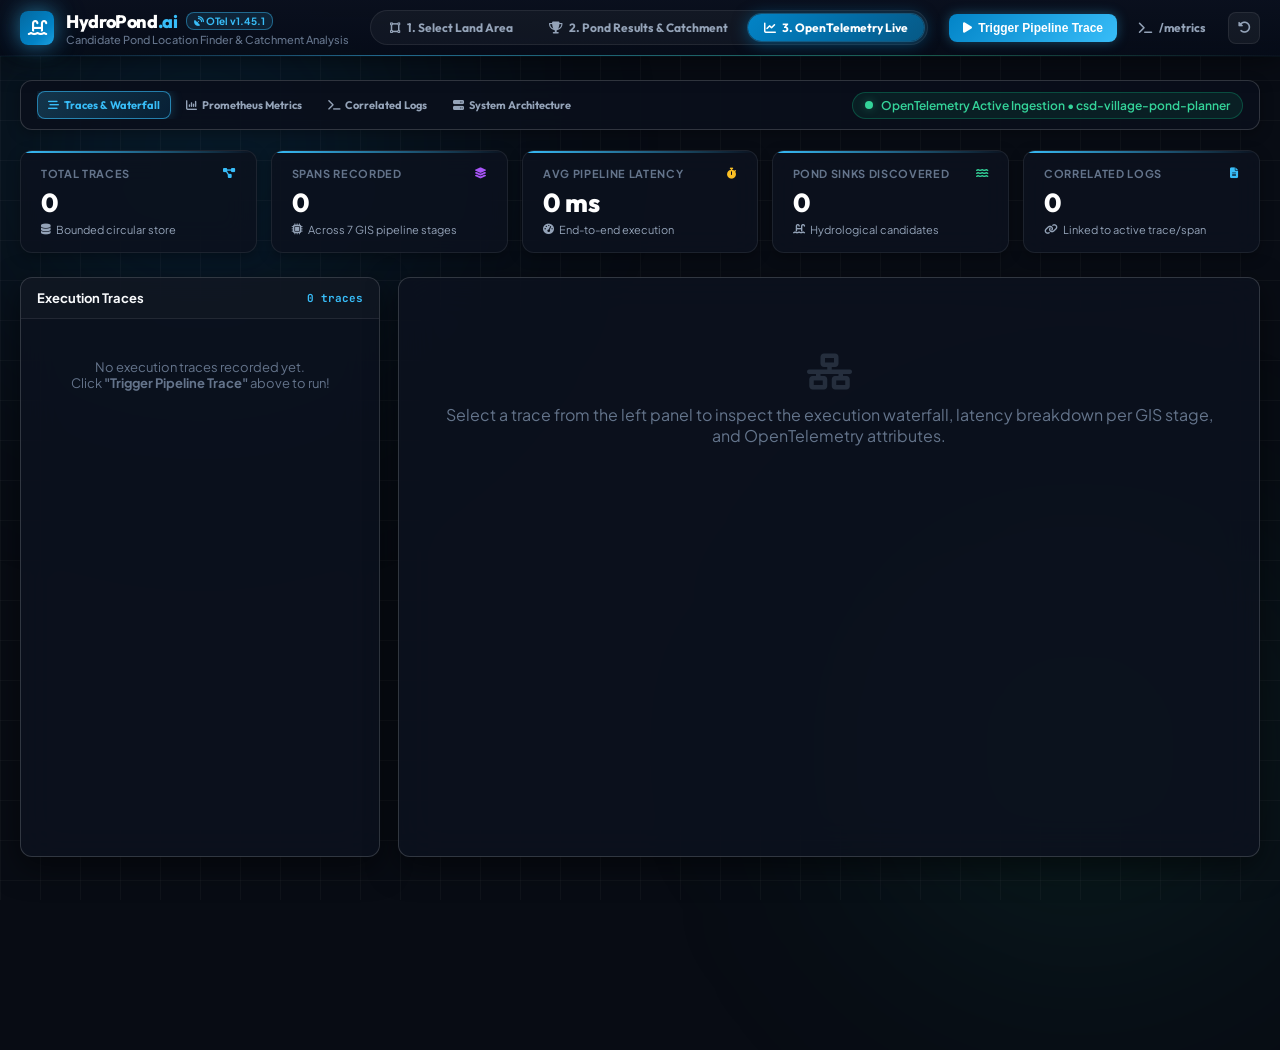
==== commit 9ac05940: "style: unify OpenTelemetry observability page with HydroPond AI global design system" ====
--- a/frontend/observability.html
+++ b/frontend/observability.html
@@ -3,914 +3,642 @@
 <head>
   <meta charset="UTF-8" />
   <meta name="viewport" content="width=device-width, initial-scale=1.0" />
-  <title>HydroPond Telemetry Workbench | OpenTelemetry Observability</title>
-  <meta name="description" content="Engineering observability console for AI Village Pond Planning System with OpenTelemetry tracing, Prometheus metrics, and correlated logs." />
-
-  <!-- Fonts: Space Grotesk, JetBrains Mono, Inter -->
+  <title>HydroPond AI | OpenTelemetry Live Observability</title>
+  <meta name="description" content="AI-assisted GIS decision platform for rural village pond planning - OpenTelemetry Distributed Tracing, Prometheus Metrics, and Correlated Logs." />
+
+  <!-- Google Fonts: Plus Jakarta Sans, Outfit, JetBrains Mono -->
   <link rel="preconnect" href="https://fonts.googleapis.com" />
   <link rel="preconnect" href="https://fonts.gstatic.com" crossorigin />
-  <link href="https://fonts.googleapis.com/css2?family=JetBrains+Mono:wght@400;500;600;700&family=Plus+Jakarta+Sans:wght@400;500;600;700;800&family=Space+Grotesk:wght@500;600;700&display=swap" rel="stylesheet" />
-
-  <!-- Font Awesome Icons -->
+  <link href="https://fonts.googleapis.com/css2?family=JetBrains+Mono:wght@500;700&family=Outfit:wght@500;600;700;800;900&family=Plus+Jakarta+Sans:wght@400;500;600;700;800&display=swap" rel="stylesheet" />
+
+  <!-- Font Awesome 6 -->
   <link rel="stylesheet" href="https://cdnjs.cloudflare.com/ajax/libs/font-awesome/6.4.2/css/all.min.css" />
 
+  <!-- Shared HydroPond AI Stylesheets -->
+  <link rel="stylesheet" href="style.css" />
+  <link rel="stylesheet" href="enhancements.css" />
+
   <style>
-    :root {
-      --bg-base: #07090e;
-      --bg-sidebar: #0d121d;
-      --bg-surface: #111827;
-      --bg-surface-elevated: #1a2234;
-      --border-subtle: rgba(255, 255, 255, 0.07);
-      --border-active: rgba(45, 212, 191, 0.35);
-      
-      --text-high: #f1f5f9;
-      --text-medium: #94a3b8;
-      --text-low: #64748b;
-      
-      --teal-primary: #14b8a6;
-      --teal-glow: rgba(20, 184, 166, 0.18);
-      --emerald-accent: #10b981;
-      --indigo-accent: #6366f1;
-      --amber-accent: #f59e0b;
-      --rose-accent: #f43f5e;
-      --sky-accent: #0ea5e9;
-    }
-
-    * {
-      box-sizing: border-box;
-      margin: 0;
-      padding: 0;
-    }
-
+    /* Observability Viewport Integration with HydroPond AI */
     body {
-      background-color: var(--bg-base);
-      color: var(--text-high);
-      font-family: 'Plus Jakarta Sans', sans-serif;
+      overflow-y: auto !important;
+      height: auto !important;
       min-height: 100vh;
-      display: flex;
-      overflow-x: hidden;
-    }
-
-    /* LEFT SIDEBAR WORKBENCH NAVIGATION */
-    aside.workbench-sidebar {
-      width: 270px;
-      background: var(--bg-sidebar);
-      border-right: 1px solid var(--border-subtle);
-      display: flex;
-      flex-direction: column;
-      flex-shrink: 0;
-      min-height: 100vh;
-      position: sticky;
-      top: 0;
-      z-index: 50;
-    }
-
-    .sidebar-brand-box {
-      padding: 1.25rem 1.4rem;
-      border-bottom: 1px solid var(--border-subtle);
-      display: flex;
-      align-items: center;
-      gap: 0.85rem;
-    }
-    .brand-mark {
-      width: 38px;
-      height: 38px;
-      border-radius: 8px;
-      background: linear-gradient(135deg, #0d9488, #2563eb);
-      display: flex;
-      align-items: center;
-      justify-content: center;
-      color: #fff;
-      font-size: 1.15rem;
-      box-shadow: 0 0 16px var(--teal-glow);
-    }
-    .brand-titles h1 {
-      font-family: 'Space Grotesk', sans-serif;
-      font-size: 1rem;
-      font-weight: 700;
-      letter-spacing: -0.02em;
-      color: #fff;
-    }
-    .brand-titles span {
-      font-size: 0.7rem;
-      color: var(--teal-primary);
-      font-family: 'JetBrains Mono', monospace;
-      text-transform: uppercase;
-      letter-spacing: 0.05em;
-    }
-
-    .service-health-badge {
-      margin: 1rem 1.4rem;
-      padding: 0.65rem 0.85rem;
-      background: rgba(20, 184, 166, 0.08);
-      border: 1px solid rgba(20, 184, 166, 0.25);
-      border-radius: 8px;
-      display: flex;
-      align-items: center;
-      gap: 0.6rem;
-      font-size: 0.75rem;
-    }
-    .status-beacon {
+      background-color: var(--bg-dark);
+    }
+
+    .otel-page-container {
+      position: relative;
+      z-index: 10;
+      max-width: 1560px;
+      margin: 0 auto;
+      padding: 24px 20px 60px;
+    }
+
+    /* Top Sub-Bar with Sub-Tabs & Live Actions */
+    .otel-subnav-dock {
+      background: var(--bg-glass);
+      backdrop-filter: blur(24px);
+      border: 1px solid var(--border-medium);
+      border-radius: var(--radius-md);
+      padding: 10px 16px;
+      display: flex;
+      align-items: center;
+      justify-content: space-between;
+      flex-wrap: wrap;
+      gap: 12px;
+      margin-bottom: 20px;
+      box-shadow: var(--shadow-sm);
+    }
+
+    .otel-status-indicator {
+      display: flex;
+      align-items: center;
+      gap: 8px;
+      font-size: 12px;
+      font-weight: 600;
+      color: var(--emerald-light);
+      background: rgba(16, 185, 129, 0.1);
+      border: 1px solid rgba(16, 185, 129, 0.3);
+      padding: 5px 12px;
+      border-radius: var(--radius-full);
+    }
+    .pulse-bulb {
       width: 8px;
       height: 8px;
       border-radius: 50%;
-      background: var(--emerald-accent);
-      box-shadow: 0 0 10px var(--emerald-accent);
-      animation: beaconPulse 2.2s infinite ease-in-out;
-    }
-    @keyframes beaconPulse {
+      background: var(--emerald-light);
+      box-shadow: 0 0 8px var(--emerald-glow);
+      animation: bulbGlow 2s infinite ease-in-out;
+    }
+    @keyframes bulbGlow {
       0%, 100% { opacity: 1; transform: scale(1); }
-      50% { opacity: 0.4; transform: scale(0.85); }
-    }
-
-    .nav-section-title {
-      padding: 0.85rem 1.4rem 0.4rem;
-      font-size: 0.68rem;
-      text-transform: uppercase;
-      letter-spacing: 0.08em;
-      color: var(--text-low);
-      font-weight: 700;
-    }
-
-    .sidebar-menu {
-      list-style: none;
-      padding: 0 0.85rem;
-      display: flex;
-      flex-direction: column;
-      gap: 0.35rem;
-      flex: 1;
-    }
-    .menu-item button {
-      width: 100%;
-      background: transparent;
-      border: 1px solid transparent;
-      border-radius: 8px;
-      padding: 0.65rem 0.85rem;
-      color: var(--text-medium);
-      font-size: 0.83rem;
-      font-weight: 600;
-      display: flex;
-      align-items: center;
-      gap: 0.75rem;
-      cursor: pointer;
-      text-align: left;
-      transition: all 0.18s ease;
-    }
-    .menu-item button:hover {
-      color: var(--text-high);
-      background: var(--bg-surface);
-    }
-    .menu-item.active button {
-      background: var(--bg-surface-elevated);
-      color: var(--teal-primary);
-      border-color: var(--border-active);
-    }
-    .menu-item button i {
-      font-size: 0.95rem;
-      width: 18px;
-    }
-
-    .sidebar-bottom-actions {
-      padding: 1.25rem 1.4rem;
-      border-top: 1px solid var(--border-subtle);
-      display: flex;
-      flex-direction: column;
-      gap: 0.6rem;
-    }
-    .btn-action-side {
-      width: 100%;
-      padding: 0.55rem 0.75rem;
-      border-radius: 6px;
-      font-size: 0.78rem;
-      font-weight: 600;
-      display: flex;
-      align-items: center;
-      justify-content: center;
-      gap: 0.5rem;
-      text-decoration: none;
-      cursor: pointer;
+      50% { opacity: 0.35; transform: scale(0.85); }
+    }
+
+    /* KPI Summary Cards Grid */
+    .otel-kpi-grid {
+      display: grid;
+      grid-template-columns: repeat(auto-fit, minmax(220px, 1fr));
+      gap: 14px;
+      margin-bottom: 24px;
+    }
+    .otel-kpi-card {
+      background: var(--bg-panel);
+      backdrop-filter: blur(16px);
       border: 1px solid var(--border-subtle);
-      background: var(--bg-surface);
-      color: var(--text-medium);
-      transition: all 0.2s ease;
-    }
-    .btn-action-side:hover {
-      background: var(--bg-surface-elevated);
-      color: var(--text-high);
-      border-color: var(--border-active);
-    }
-
-    /* MAIN VIEWPORT */
-    main.workbench-content {
-      flex: 1;
-      min-width: 0;
-      display: flex;
-      flex-direction: column;
-    }
-
-    /* TOP ACTION BAR */
-    header.workbench-topbar {
-      height: 64px;
-      border-bottom: 1px solid var(--border-subtle);
-      background: rgba(13, 18, 29, 0.75);
-      backdrop-filter: blur(14px);
-      padding: 0 1.75rem;
-      display: flex;
-      align-items: center;
-      justify-content: space-between;
-      position: sticky;
-      top: 0;
-      z-index: 40;
-    }
-    .topbar-meta {
-      display: flex;
-      align-items: center;
-      gap: 1rem;
-      font-size: 0.8rem;
-    }
-    .env-chip {
-      background: rgba(255, 255, 255, 0.05);
-      border: 1px solid var(--border-subtle);
-      padding: 0.2rem 0.55rem;
-      border-radius: 4px;
-      font-family: 'JetBrains Mono', monospace;
-      font-size: 0.72rem;
-      color: var(--text-medium);
-    }
-    .topbar-controls {
-      display: flex;
-      align-items: center;
-      gap: 0.75rem;
-    }
-
-    .btn-trigger-exec {
-      background: linear-gradient(135deg, #0d9488, #0284c7);
-      color: #fff;
-      border: none;
-      border-radius: 6px;
-      padding: 0.5rem 0.95rem;
-      font-size: 0.8rem;
-      font-weight: 600;
-      cursor: pointer;
-      display: flex;
-      align-items: center;
-      gap: 0.5rem;
-      box-shadow: 0 0 14px var(--teal-glow);
-      transition: all 0.2s ease;
-    }
-    .btn-trigger-exec:hover {
-      opacity: 0.92;
-      transform: translateY(-1px);
-    }
-    .btn-icon-soft {
-      background: var(--bg-surface);
-      border: 1px solid var(--border-subtle);
-      color: var(--text-medium);
-      padding: 0.5rem 0.75rem;
-      border-radius: 6px;
-      cursor: pointer;
-      font-size: 0.8rem;
-      font-weight: 600;
-      display: flex;
-      align-items: center;
-      gap: 0.4rem;
-    }
-    .btn-icon-soft:hover {
-      background: var(--bg-surface-elevated);
-      color: var(--text-high);
-    }
-
-    /* WORKBENCH BODY */
-    .view-scroll-canvas {
-      padding: 1.75rem 2rem 4rem;
-      flex: 1;
-    }
-
-    /* KPI METRICS RIBBON */
-    .stats-ribbon {
-      display: grid;
-      grid-template-columns: repeat(auto-fit, minmax(210px, 1fr));
-      gap: 1rem;
-      margin-bottom: 1.75rem;
-    }
-    .stat-tile {
-      background: var(--bg-surface);
-      border: 1px solid var(--border-subtle);
-      border-radius: 10px;
-      padding: 1.15rem;
+      border-radius: var(--radius-md);
+      padding: 16px 20px;
       position: relative;
       overflow: hidden;
-    }
-    .stat-tile::after {
+      transition: transform 0.2s ease, border-color 0.2s ease;
+      box-shadow: var(--shadow-sm);
+    }
+    .otel-kpi-card:hover {
+      transform: translateY(-2px);
+      border-color: var(--border-accent);
+    }
+    .otel-kpi-card::before {
       content: "";
       position: absolute;
+      top: 0;
       left: 0;
-      top: 0;
-      bottom: 0;
-      width: 3px;
-      background: var(--teal-primary);
-    }
-    .stat-title {
-      font-size: 0.73rem;
-      color: var(--text-low);
+      right: 0;
+      height: 2px;
+      background: linear-gradient(90deg, var(--cyan-light), transparent);
+    }
+    .otel-kpi-label {
+      font-size: 11px;
+      font-weight: 700;
       text-transform: uppercase;
-      letter-spacing: 0.05em;
-      font-weight: 600;
-      margin-bottom: 0.4rem;
-    }
-    .stat-metric {
-      font-family: 'Space Grotesk', sans-serif;
-      font-size: 1.85rem;
-      font-weight: 700;
+      letter-spacing: 0.06em;
+      color: var(--text-dim);
+      display: flex;
+      align-items: center;
+      justify-content: space-between;
+      margin-bottom: 6px;
+    }
+    .otel-kpi-val {
+      font-family: var(--font-heading);
+      font-size: 26px;
+      font-weight: 800;
       color: #fff;
     }
-    .stat-sub {
-      font-size: 0.72rem;
-      color: var(--text-medium);
-      margin-top: 0.25rem;
-      display: flex;
-      align-items: center;
-      gap: 0.35rem;
-    }
-
-    /* VIEW PANELS */
-    .view-container {
-      display: none;
-    }
-    .view-container.active {
-      display: block;
-    }
-
-    /* VIEW 1: TRACES & TIMELINE WORKBENCH */
-    .traces-split-workbench {
+    .otel-kpi-sub {
+      font-size: 11px;
+      color: var(--text-muted);
+      margin-top: 4px;
+      display: flex;
+      align-items: center;
+      gap: 5px;
+    }
+
+    /* Traces View Split Layout */
+    .otel-split-view {
       display: grid;
-      grid-template-columns: 370px 1fr;
-      gap: 1.25rem;
-      min-height: 600px;
-    }
-    @media (max-width: 1100px) {
-      .traces-split-workbench {
+      grid-template-columns: 360px 1fr;
+      gap: 18px;
+      min-height: 580px;
+    }
+    @media (max-width: 1040px) {
+      .otel-split-view {
         grid-template-columns: 1fr;
       }
     }
 
-    .trace-master-list {
-      background: var(--bg-surface);
-      border: 1px solid var(--border-subtle);
-      border-radius: 10px;
+    .otel-glass-panel {
+      background: var(--bg-panel);
+      backdrop-filter: blur(20px);
+      border: 1px solid var(--border-medium);
+      border-radius: var(--radius-md);
       overflow: hidden;
       display: flex;
       flex-direction: column;
-    }
-    .trace-list-header {
-      padding: 0.85rem 1.15rem;
+      box-shadow: var(--shadow-md);
+    }
+
+    .panel-top-bar {
+      padding: 12px 16px;
       background: rgba(255, 255, 255, 0.02);
       border-bottom: 1px solid var(--border-subtle);
-      font-size: 0.82rem;
+      font-size: 13px;
       font-weight: 700;
       display: flex;
       align-items: center;
       justify-content: space-between;
-    }
-    .trace-scroll-area {
-      overflow-y: auto;
-      max-height: 650px;
-    }
-    .trace-card {
-      padding: 0.9rem 1.15rem;
+      color: var(--text-main);
+    }
+
+    .trace-item-row {
+      padding: 12px 16px;
       border-bottom: 1px solid var(--border-subtle);
       cursor: pointer;
       transition: background 0.15s ease;
     }
-    .trace-card:hover {
-      background: rgba(255, 255, 255, 0.02);
-    }
-    .trace-card.active {
-      background: rgba(20, 184, 166, 0.08);
-      border-left: 3px solid var(--teal-primary);
-    }
-    .trace-card-top {
+    .trace-item-row:hover {
+      background: rgba(255, 255, 255, 0.03);
+    }
+    .trace-item-row.active {
+      background: rgba(2, 132, 199, 0.12);
+      border-left: 3px solid var(--cyan-light);
+    }
+    .trace-item-header {
       display: flex;
       align-items: center;
       justify-content: space-between;
-      margin-bottom: 0.35rem;
-    }
-    .trace-entry-name {
-      font-family: 'JetBrains Mono', monospace;
-      font-size: 0.82rem;
+      margin-bottom: 5px;
+    }
+    .trace-item-name {
+      font-family: var(--font-mono);
+      font-size: 13px;
       font-weight: 700;
       color: #fff;
     }
-    .status-tag {
-      font-size: 0.68rem;
-      padding: 0.15rem 0.45rem;
+    .badge-pill {
+      font-size: 10px;
+      font-weight: 700;
+      padding: 2px 7px;
       border-radius: 4px;
-      font-weight: 700;
-      font-family: 'JetBrains Mono', monospace;
-    }
-    .tag-ok {
+      font-family: var(--font-mono);
+    }
+    .badge-ok {
       background: rgba(16, 185, 129, 0.15);
-      color: var(--emerald-accent);
-    }
-    .tag-err {
+      border: 1px solid rgba(16, 185, 129, 0.35);
+      color: var(--emerald-light);
+    }
+    .badge-err {
       background: rgba(244, 63, 94, 0.15);
-      color: var(--rose-accent);
-    }
-    .trace-card-footer {
+      border: 1px solid rgba(244, 63, 94, 0.35);
+      color: var(--rose-light);
+    }
+    .trace-item-meta {
       display: flex;
       align-items: center;
       justify-content: space-between;
-      font-size: 0.72rem;
-      color: var(--text-low);
-    }
-
-    /* RIGHT: WATERFALL GANTT EXECUTION CANVAS */
-    .trace-gantt-pane {
-      background: var(--bg-surface);
+      font-size: 11px;
+      color: var(--text-dim);
+    }
+
+    /* Trace Waterfall Viewer */
+    .trace-detail-box {
+      padding: 16px 20px;
+      display: flex;
+      flex-direction: column;
+      gap: 16px;
+    }
+    .trace-overview-header {
+      background: rgba(255, 255, 255, 0.02);
       border: 1px solid var(--border-subtle);
-      border-radius: 10px;
-      padding: 1.25rem;
-      display: flex;
-      flex-direction: column;
-      gap: 1.25rem;
-    }
-    .gantt-header-summary {
-      background: var(--bg-surface-elevated);
-      border: 1px solid var(--border-subtle);
-      border-radius: 8px;
-      padding: 1rem 1.25rem;
+      border-radius: var(--radius-sm);
+      padding: 14px 18px;
       display: flex;
       align-items: center;
       justify-content: space-between;
       flex-wrap: wrap;
-      gap: 1rem;
-    }
-    .trace-hash-pill {
-      font-family: 'JetBrains Mono', monospace;
-      font-size: 0.8rem;
-      background: rgba(0, 0, 0, 0.3);
-      padding: 0.25rem 0.6rem;
+      gap: 12px;
+    }
+    .trace-id-badge {
+      font-family: var(--font-mono);
+      font-size: 12px;
+      color: var(--cyan-light);
+      background: rgba(56, 189, 248, 0.1);
+      border: 1px solid var(--border-accent);
+      padding: 4px 10px;
       border-radius: 6px;
+      cursor: pointer;
+      display: flex;
+      align-items: center;
+      gap: 6px;
+    }
+
+    .waterfall-canvas {
+      background: rgba(6, 11, 20, 0.85);
       border: 1px solid var(--border-subtle);
-      color: var(--teal-primary);
-      display: flex;
-      align-items: center;
-      gap: 0.5rem;
-      cursor: pointer;
-    }
-
-    .gantt-timeline-box {
-      background: #090d16;
-      border: 1px solid var(--border-subtle);
-      border-radius: 8px;
-      padding: 0.85rem;
+      border-radius: var(--radius-sm);
+      padding: 12px;
       overflow-x: auto;
     }
-    .gantt-axis-row {
+    .waterfall-header-row {
       display: grid;
-      grid-template-columns: 290px 1fr;
-      padding-bottom: 0.6rem;
+      grid-template-columns: 280px 1fr;
+      padding-bottom: 8px;
       border-bottom: 1px solid var(--border-subtle);
-      font-size: 0.72rem;
-      color: var(--text-low);
+      font-size: 11px;
+      color: var(--text-dim);
       font-weight: 700;
     }
-    .axis-ticks {
+    .waterfall-ticks {
       display: flex;
       justify-content: space-between;
-      padding: 0 0.5rem;
-    }
-    .gantt-span-row {
+      padding: 0 8px;
+    }
+    .waterfall-span-row {
       display: grid;
-      grid-template-columns: 290px 1fr;
-      align-items: center;
-      padding: 0.5rem 0;
-      border-bottom: 1px solid rgba(255, 255, 255, 0.03);
+      grid-template-columns: 280px 1fr;
+      align-items: center;
+      padding: 6px 0;
+      border-bottom: 1px solid rgba(255, 255, 255, 0.02);
       cursor: pointer;
       transition: background 0.15s ease;
-      font-size: 0.78rem;
-    }
-    .gantt-span-row:hover {
+      font-size: 12px;
+    }
+    .waterfall-span-row:hover {
       background: rgba(255, 255, 255, 0.03);
     }
-    .gantt-span-row.selected {
-      background: rgba(20, 184, 166, 0.08);
-    }
-    .span-title-cell {
-      display: flex;
-      align-items: center;
-      gap: 0.45rem;
-      font-family: 'JetBrains Mono', monospace;
+    .waterfall-span-row.selected {
+      background: rgba(56, 189, 248, 0.09);
+    }
+    .span-name-label {
+      font-family: var(--font-mono);
+      display: flex;
+      align-items: center;
+      gap: 6px;
       white-space: nowrap;
       overflow: hidden;
       text-overflow: ellipsis;
-      padding-right: 0.6rem;
-    }
-    .span-bar-lane {
+      padding-right: 8px;
+    }
+    .span-bar-wrapper {
       position: relative;
       height: 22px;
       display: flex;
       align-items: center;
     }
-    .gantt-bar {
+    .span-bar-fill {
       position: absolute;
-      height: 16px;
+      height: 15px;
       border-radius: 4px;
-      background: linear-gradient(90deg, #0d9488, #14b8a6);
+      background: linear-gradient(90deg, #0284c7, #38bdf8);
       min-width: 4px;
-      box-shadow: 0 0 10px rgba(20, 184, 166, 0.25);
-      display: flex;
-      align-items: center;
-      padding: 0 0.45rem;
+      box-shadow: 0 0 10px rgba(56, 189, 248, 0.35);
+      display: flex;
+      align-items: center;
+      padding: 0 6px;
       color: #fff;
-      font-size: 0.66rem;
-      font-family: 'JetBrains Mono', monospace;
+      font-size: 10px;
+      font-family: var(--font-mono);
       font-weight: 700;
       white-space: nowrap;
     }
-    .gantt-bar.server {
-      background: linear-gradient(90deg, #1e40af, #3b82f6);
-    }
-    .gantt-bar.gis {
-      background: linear-gradient(90deg, #6d28d9, #8b5cf6);
-      box-shadow: 0 0 10px rgba(139, 92, 246, 0.25);
-    }
-    .gantt-bar.scoring {
-      background: linear-gradient(90deg, #047857, #10b981);
-    }
-    .gantt-bar.client-call {
-      background: linear-gradient(90deg, #b45309, #f59e0b);
-    }
-
-    /* SPAN ATTRIBUTE INSPECTION DRAWER */
-    .span-meta-drawer {
-      background: var(--bg-surface-elevated);
-      border: 1px solid var(--border-subtle);
-      border-radius: 8px;
-      padding: 1rem 1.25rem;
-    }
-    .drawer-header-title {
-      font-size: 0.85rem;
-      font-weight: 700;
-      color: var(--teal-primary);
-      margin-bottom: 0.75rem;
-      display: flex;
-      align-items: center;
-      gap: 0.5rem;
-    }
-    .attributes-grid {
+    .span-bar-fill.server {
+      background: linear-gradient(90deg, #2563eb, #60a5fa);
+    }
+    .span-bar-fill.gis {
+      background: linear-gradient(90deg, #7c3aed, #c084fc);
+      box-shadow: 0 0 10px rgba(168, 85, 247, 0.35);
+    }
+    .span-bar-fill.scoring {
+      background: linear-gradient(90deg, #059669, #34d399);
+      box-shadow: 0 0 10px rgba(52, 211, 153, 0.35);
+    }
+    .span-bar-fill.client {
+      background: linear-gradient(90deg, #d97706, #fbbf24);
+      box-shadow: 0 0 10px rgba(245, 158, 11, 0.35);
+    }
+
+    /* Attributes Inspector */
+    .span-attrs-box {
+      background: rgba(16, 24, 40, 0.95);
+      border: 1px solid var(--border-accent);
+      border-radius: var(--radius-sm);
+      padding: 14px 18px;
+      box-shadow: var(--shadow-sm);
+    }
+    .attrs-table-view {
       width: 100%;
       border-collapse: collapse;
-      font-family: 'JetBrains Mono', monospace;
-      font-size: 0.76rem;
-    }
-    .attributes-grid th, .attributes-grid td {
-      padding: 0.45rem 0.6rem;
+      font-family: var(--font-mono);
+      font-size: 11px;
+    }
+    .attrs-table-view th, .attrs-table-view td {
+      padding: 6px 10px;
       text-align: left;
-      border-bottom: 1px solid rgba(255, 255, 255, 0.05);
-    }
-    .attributes-grid th {
-      color: var(--text-low);
+      border-bottom: 1px solid var(--border-subtle);
+    }
+    .attrs-table-view th {
+      color: var(--text-dim);
       font-weight: 600;
-      width: 35%;
-    }
-    .attributes-grid td {
-      color: var(--text-high);
+      width: 32%;
+    }
+    .attrs-table-view td {
+      color: var(--text-main);
       word-break: break-all;
     }
 
-    /* VIEW 2: PROMETHEUS METRICS EXPLORER */
-    .metrics-dashboard-grid {
+    /* Tab Content Switcher */
+    .tab-content-panel {
+      display: none;
+    }
+    .tab-content-panel.active {
+      display: block;
+    }
+
+    /* Prometheus Console */
+    .prom-metric-cards {
       display: grid;
-      grid-template-columns: repeat(auto-fit, minmax(320px, 1fr));
-      gap: 1.25rem;
-      margin-bottom: 1.75rem;
-    }
-    .metric-panel-card {
-      background: var(--bg-surface);
-      border: 1px solid var(--border-subtle);
-      border-radius: 10px;
-      padding: 1.25rem;
-    }
-    .metric-panel-top {
-      font-size: 0.85rem;
-      font-weight: 700;
-      color: #fff;
-      display: flex;
-      align-items: center;
-      gap: 0.5rem;
-      margin-bottom: 0.35rem;
-    }
-    .metric-panel-desc {
-      font-size: 0.74rem;
-      color: var(--text-low);
-      margin-bottom: 1rem;
-      line-height: 1.4;
-    }
-    .metric-stat-hero {
-      font-family: 'Space Grotesk', sans-serif;
-      font-size: 2rem;
-      font-weight: 700;
-      color: var(--teal-primary);
-    }
-
-    .raw-prom-container {
-      background: #060910;
-      border: 1px solid var(--border-subtle);
-      border-radius: 8px;
-      padding: 1.15rem;
-      font-family: 'JetBrains Mono', monospace;
-      font-size: 0.76rem;
+      grid-template-columns: repeat(auto-fit, minmax(300px, 1fr));
+      gap: 14px;
+      margin-bottom: 20px;
+    }
+    .prom-raw-view {
+      background: rgba(6, 11, 20, 0.95);
+      border: 1px solid var(--border-medium);
+      border-radius: var(--radius-sm);
+      padding: 16px;
+      font-family: var(--font-mono);
+      font-size: 11px;
       color: #7dd3fc;
       max-height: 480px;
       overflow-y: auto;
       white-space: pre-wrap;
-      line-height: 1.5;
-    }
-
-    /* VIEW 3: CORRELATED LOGS TERMINAL */
-    .logs-terminal-frame {
-      background: var(--bg-surface);
-      border: 1px solid var(--border-subtle);
-      border-radius: 10px;
-      overflow: hidden;
-    }
-    .logs-search-strip {
-      padding: 0.85rem 1.25rem;
-      background: rgba(255, 255, 255, 0.02);
-      border-bottom: 1px solid var(--border-subtle);
-      display: flex;
-      align-items: center;
-      gap: 1rem;
-      flex-wrap: wrap;
-    }
-    .search-box-input {
-      background: rgba(0, 0, 0, 0.4);
-      border: 1px solid var(--border-subtle);
-      border-radius: 6px;
-      padding: 0.45rem 0.85rem;
-      color: var(--text-high);
-      font-size: 0.8rem;
-      outline: none;
-      min-width: 280px;
-    }
-    .search-box-input:focus {
-      border-color: var(--teal-primary);
-    }
-    .logs-datatable {
+      line-height: 1.6;
+    }
+
+    /* Logs Table */
+    .logs-table-full {
       width: 100%;
       border-collapse: collapse;
-      font-family: 'JetBrains Mono', monospace;
-      font-size: 0.76rem;
-    }
-    .logs-datatable th {
+      font-family: var(--font-mono);
+      font-size: 11px;
+    }
+    .logs-table-full th {
       background: rgba(0, 0, 0, 0.25);
-      color: var(--text-low);
+      color: var(--text-dim);
       text-align: left;
-      padding: 0.65rem 0.85rem;
+      padding: 10px 14px;
       border-bottom: 1px solid var(--border-subtle);
-      font-weight: 600;
-    }
-    .logs-datatable td {
-      padding: 0.55rem 0.85rem;
-      border-bottom: 1px solid rgba(255, 255, 255, 0.03);
+      font-weight: 700;
+    }
+    .logs-table-full td {
+      padding: 8px 14px;
+      border-bottom: 1px solid rgba(255, 255, 255, 0.02);
       vertical-align: top;
     }
-    .log-badge-info { color: var(--teal-primary); font-weight: 700; }
-    .log-badge-warn { color: var(--amber-accent); font-weight: 700; }
-    .log-badge-err  { color: var(--rose-accent); font-weight: 700; }
-    .trace-jump-link {
-      color: var(--sky-accent);
+    .trace-click-link {
+      color: var(--cyan-light);
       text-decoration: none;
       cursor: pointer;
     }
-    .trace-jump-link:hover {
+    .trace-click-link:hover {
       text-decoration: underline;
-    }
-
-    /* VIEW 4: ARCHITECTURE VIVA CHEATSHEET */
-    .arch-doc-card {
-      background: var(--bg-surface);
-      border: 1px solid var(--border-subtle);
-      border-radius: 10px;
-      padding: 1.5rem;
-      margin-bottom: 1.25rem;
-      line-height: 1.6;
-    }
-    .arch-doc-card h3 {
-      font-family: 'Space Grotesk', sans-serif;
-      font-size: 1.15rem;
-      color: var(--teal-primary);
-      margin-bottom: 0.65rem;
-      display: flex;
-      align-items: center;
-      gap: 0.5rem;
-    }
-    .arch-doc-card p {
-      font-size: 0.85rem;
-      color: var(--text-medium);
-      margin-bottom: 0.75rem;
-    }
-    .arch-list {
-      padding-left: 1.25rem;
-      font-size: 0.82rem;
-      color: var(--text-medium);
-    }
-    .arch-list li {
-      margin-bottom: 0.4rem;
     }
   </style>
 </head>
 <body>
-
-  <!-- LEFT WORKBENCH SIDEBAR -->
-  <aside class="workbench-sidebar">
-    <div class="sidebar-brand-box">
-      <div class="brand-mark">
-        <i class="fa-solid fa-microchip"></i>
+  <!-- Ambient background glow layers matching HydroPond.ai -->
+  <div class="ambient-glow top-left"></div>
+  <div class="ambient-glow bottom-right"></div>
+  <div class="bg-grid-pattern"></div>
+
+  <div id="app">
+    <!-- ================= TOP GLOBAL HEADER (EXACT SAME AS HYDROPOND AI) ================= -->
+    <header class="global-header">
+      <div class="header-brand" id="brand-home-link" onclick="window.location.href='/'" title="HydroPond AI Web-GIS Platform">
+        <div class="brand-logo">
+          <i class="fa-solid fa-water-ladder"></i>
+        </div>
+        <div class="brand-text">
+          <div class="brand-title-row">
+            <span class="brand-name">HydroPond<span class="brand-highlight">.ai</span></span>
+            <span class="brand-badge"><i class="fa-solid fa-satellite-dish"></i> OTel v1.45.1</span>
+          </div>
+          <span class="brand-tagline">Candidate Pond Location Finder & Catchment Analysis</span>
+        </div>
       </div>
-      <div class="brand-titles">
-        <h1>HydroPond Core</h1>
-        <span>Telemetry Engine</span>
+
+      <!-- Header Center: Drawer Mode Navigation Tabs -->
+      <div class="header-nav">
+        <a href="/" class="nav-tab-btn" style="text-decoration:none;" title="Configure Land Area Selection & Ingestion">
+          <i class="fa-solid fa-vector-square"></i>
+          <span>1. Select Land Area</span>
+        </a>
+        <a href="/" class="nav-tab-btn" style="text-decoration:none;" title="Inspect Optimal Pond & Catchment Analytics">
+          <i class="fa-solid fa-trophy"></i>
+          <span>2. Pond Results & Catchment</span>
+        </a>
+        <a href="/observability" class="nav-tab-btn active" style="text-decoration:none;" title="OpenTelemetry Live Observability Dashboard">
+          <i class="fa-solid fa-chart-line"></i>
+          <span>3. OpenTelemetry Live</span>
+        </a>
       </div>
-    </div>
-
-    <div class="service-health-badge">
-      <div class="status-beacon"></div>
-      <div>
-        <div style="font-weight: 700; color: #fff;">OpenTelemetry SDK</div>
-        <div style="color: var(--text-low); font-size: 0.68rem;">v1.45.1 • Active Ingestion</div>
-      </div>
-    </div>
-
-    <div class="nav-section-title">Observability Workbenches</div>
-    <ul class="sidebar-menu">
-      <li class="menu-item active" data-view="view-traces">
-        <button><i class="fa-solid fa-timeline"></i> Distributed Tracing</button>
-      </li>
-      <li class="menu-item" data-view="view-metrics">
-        <button><i class="fa-solid fa-gauge-high"></i> Prometheus Metrics</button>
-      </li>
-      <li class="menu-item" data-view="view-logs">
-        <button><i class="fa-solid fa-terminal"></i> Correlated Logs</button>
-      </li>
-      <li class="menu-item" data-view="view-arch">
-        <button><i class="fa-solid fa-network-wired"></i> Architecture & VIVA</button>
-      </li>
-    </ul>
-
-    <div class="sidebar-bottom-actions">
-      <a href="/metrics" target="_blank" class="btn-action-side" title="Open Prometheus Scraping Stream">
-        <i class="fa-solid fa-arrow-up-right-from-square"></i> Raw Prometheus (/metrics)
-      </a>
-      <a href="/" class="btn-action-side" title="Return to Satellite Map">
-        <i class="fa-solid fa-map"></i> GIS Pond Map
-      </a>
-    </div>
-  </aside>
-
-  <!-- MAIN WORKBENCH VIEWPORT -->
-  <main class="workbench-content">
-    <!-- TOP TOOLBAR -->
-    <header class="workbench-topbar">
-      <div class="topbar-meta">
-        <span class="env-chip"><i class="fa-solid fa-cube"></i> service: csd-village-pond-planner</span>
-        <span class="env-chip"><i class="fa-solid fa-tag"></i> v1.0.0</span>
-      </div>
-
-      <div class="topbar-controls">
-        <button class="btn-trigger-exec" id="btn-trigger-pipeline" title="Run analysis pipeline on sample contours to create fresh trace">
-          <i class="fa-solid fa-bolt"></i> Run Pipeline Trace
+
+      <!-- Top Right Actions -->
+      <div class="header-right">
+        <button class="primary-btn" id="btn-trigger-analysis" style="padding: 7px 14px; font-size: 12px; font-weight: 700; border-radius: 8px; display: flex; align-items: center; gap: 6px; background: linear-gradient(135deg, #0284c7 0%, #38bdf8 100%); color: #fff; border: none; cursor: pointer; box-shadow: 0 0 12px var(--cyan-glow);" title="Execute Pipeline to Generate Fresh Trace">
+          <i class="fa-solid fa-play"></i>
+          <span>Trigger Pipeline Trace</span>
         </button>
-        <button class="btn-icon-soft" id="btn-flush-store" title="Clear in-memory telemetry buffer">
-          <i class="fa-solid fa-rotate-left"></i> Reset Store
+        <a href="/metrics" target="_blank" class="nav-tab-btn" style="text-decoration:none; display:flex; align-items:center; gap:6px; padding: 6px 12px; font-size: 12px;" title="Prometheus Metrics Endpoint">
+          <i class="fa-solid fa-terminal"></i>
+          <span>/metrics</span>
+        </a>
+        <button class="icon-control-btn" id="btn-clear-store" title="Reset In-Memory Telemetry Buffer">
+          <i class="fa-solid fa-rotate-left"></i>
         </button>
       </div>
     </header>
 
-    <!-- CONTENT CANVAS -->
-    <div class="view-scroll-canvas">
-      <!-- TOP KPI METRIC RIBBON -->
-      <section class="stats-ribbon">
-        <div class="stat-tile">
-          <div class="stat-title">Ingested Traces</div>
-          <div class="stat-metric" id="kpi-traces-cnt">0</div>
-          <div class="stat-sub"><i class="fa-solid fa-database"></i> Circular buffer</div>
-        </div>
-        <div class="stat-tile">
-          <div class="stat-title">Recorded Spans</div>
-          <div class="stat-metric" id="kpi-spans-cnt">0</div>
-          <div class="stat-sub"><i class="fa-solid fa-layer-group"></i> 6 Pipeline stages</div>
-        </div>
-        <div class="stat-tile">
-          <div class="stat-title">Mean Pipeline Time</div>
-          <div class="stat-metric" id="kpi-avg-lat">0 ms</div>
-          <div class="stat-sub"><i class="fa-solid fa-stopwatch"></i> End-to-end execution</div>
-        </div>
-        <div class="stat-tile">
-          <div class="stat-title">Candidates Discovered</div>
-          <div class="stat-metric" id="kpi-sinks-cnt">0</div>
-          <div class="stat-sub"><i class="fa-solid fa-water"></i> D8 BFS Local Minima</div>
-        </div>
-        <div class="stat-tile">
-          <div class="stat-title">Correlated Log Records</div>
-          <div class="stat-metric" id="kpi-logs-cnt">0</div>
-          <div class="stat-sub"><i class="fa-solid fa-link"></i> Linked to active trace</div>
+    <!-- ================= MAIN OBSERVABILITY WORKSPACE ================= -->
+    <main class="otel-page-container">
+      <!-- Subnav Dock Matching HydroPond Drawer Tabs -->
+      <div class="otel-subnav-dock">
+        <div class="drawer-tabs-row" style="margin: 0;">
+          <button class="drawer-tab-btn active" data-tab="tab-traces">
+            <i class="fa-solid fa-bars-staggered"></i> Traces & Waterfall
+          </button>
+          <button class="drawer-tab-btn" data-tab="tab-metrics">
+            <i class="fa-solid fa-chart-column"></i> Prometheus Metrics
+          </button>
+          <button class="drawer-tab-btn" data-tab="tab-logs">
+            <i class="fa-solid fa-terminal"></i> Correlated Logs
+          </button>
+          <button class="drawer-tab-btn" data-tab="tab-arch">
+            <i class="fa-solid fa-server"></i> System Architecture
+          </button>
+        </div>
+
+        <div class="otel-status-indicator">
+          <div class="pulse-bulb"></div>
+          <span>OpenTelemetry Active Ingestion • csd-village-pond-planner</span>
+        </div>
+      </div>
+
+      <!-- KPI Summary Cards Grid -->
+      <section class="otel-kpi-grid">
+        <div class="otel-kpi-card">
+          <div class="otel-kpi-label">
+            <span>Total Traces</span>
+            <i class="fa-solid fa-diagram-project" style="color: var(--cyan-light);"></i>
+          </div>
+          <div class="otel-kpi-val" id="val-traces">0</div>
+          <div class="otel-kpi-sub"><i class="fa-solid fa-database"></i> Bounded circular store</div>
+        </div>
+        <div class="otel-kpi-card">
+          <div class="otel-kpi-label">
+            <span>Spans Recorded</span>
+            <i class="fa-solid fa-layer-group" style="color: var(--purple-light);"></i>
+          </div>
+          <div class="otel-kpi-val" id="val-spans">0</div>
+          <div class="otel-kpi-sub"><i class="fa-solid fa-microchip"></i> Across 7 GIS pipeline stages</div>
+        </div>
+        <div class="otel-kpi-card">
+          <div class="otel-kpi-label">
+            <span>Avg Pipeline Latency</span>
+            <i class="fa-solid fa-stopwatch" style="color: var(--amber-light);"></i>
+          </div>
+          <div class="otel-kpi-val" id="val-latency">0 ms</div>
+          <div class="otel-kpi-sub"><i class="fa-solid fa-gauge-high"></i> End-to-end execution</div>
+        </div>
+        <div class="otel-kpi-card">
+          <div class="otel-kpi-label">
+            <span>Pond Sinks Discovered</span>
+            <i class="fa-solid fa-water" style="color: var(--emerald-light);"></i>
+          </div>
+          <div class="otel-kpi-val" id="val-sinks">0</div>
+          <div class="otel-kpi-sub"><i class="fa-solid fa-water-ladder"></i> Hydrological candidates</div>
+        </div>
+        <div class="otel-kpi-card">
+          <div class="otel-kpi-label">
+            <span>Correlated Logs</span>
+            <i class="fa-solid fa-file-lines" style="color: var(--cyan-light);"></i>
+          </div>
+          <div class="otel-kpi-val" id="val-logs">0</div>
+          <div class="otel-kpi-sub"><i class="fa-solid fa-link"></i> Linked to active trace/span</div>
         </div>
       </section>
 
-      <!-- VIEW 1: TRACES & WATERFALL GANTT -->
-      <div class="view-container active" id="view-traces">
-        <div class="traces-split-workbench">
-          <!-- Left: Trace Directory -->
-          <div class="trace-master-list">
-            <div class="trace-list-header">
+      <!-- TAB 1: DISTRIBUTED TRACES & WATERFALL -->
+      <div class="tab-content-panel active" id="tab-traces">
+        <div class="otel-split-view">
+          <!-- Left: Trace Master List -->
+          <div class="otel-glass-panel">
+            <div class="panel-top-bar">
               <span>Execution Traces</span>
-              <span id="trace-counter-badge" style="color: var(--teal-primary); font-family: 'JetBrains Mono', monospace; font-size: 0.72rem;">0 recorded</span>
-            </div>
-            <div class="trace-scroll-area" id="trace-items-list">
-              <div style="padding: 2.5rem; text-align: center; color: var(--text-low); font-size: 0.8rem;">
-                No execution traces recorded yet.<br>Click <strong>"Run Pipeline Trace"</strong> to generate telemetry!
+              <span id="badge-traces-count" style="color: var(--cyan-light); font-family: var(--font-mono); font-size: 11px;">0 traces</span>
+            </div>
+            <div style="overflow-y: auto; max-height: 620px;" id="trace-list-container">
+              <div style="padding: 40px 20px; text-align: center; color: var(--text-dim); font-size: 13px;">
+                No execution traces recorded yet.<br>Click <strong>"Trigger Pipeline Trace"</strong> above to run!
               </div>
             </div>
           </div>
 
-          <!-- Right: Gantt Timeline & Attributes -->
-          <div class="trace-gantt-pane" id="trace-gantt-pane">
-            <div style="padding: 3.5rem; text-align: center; color: var(--text-low);">
-              <i class="fa-solid fa-diagram-project" style="font-size: 2.5rem; margin-bottom: 1rem; opacity: 0.25;"></i>
-              <p>Select an execution trace from the left panel to inspect the hierarchical Gantt timeline, stage offsets, and OpenTelemetry attributes.</p>
+          <!-- Right: Interactive Waterfall Gantt & Details -->
+          <div class="otel-glass-panel trace-detail-box" id="trace-detail-box">
+            <div style="padding: 60px 20px; text-align: center; color: var(--text-dim);">
+              <i class="fa-solid fa-network-wired" style="font-size: 36px; margin-bottom: 14px; opacity: 0.3;"></i>
+              <p>Select a trace from the left panel to inspect the execution waterfall, latency breakdown per GIS stage, and OpenTelemetry attributes.</p>
             </div>
           </div>
         </div>
       </div>
 
-      <!-- VIEW 2: PROMETHEUS METRICS -->
-      <div class="view-container" id="view-metrics">
-        <div class="metrics-dashboard-grid">
-          <div class="metric-panel-card">
-            <div class="metric-panel-top">
-              <i class="fa-solid fa-arrow-trend-up" style="color: var(--teal-primary);"></i>
+      <!-- TAB 2: PROMETHEUS METRICS -->
+      <div class="tab-content-panel" id="tab-metrics">
+        <div class="prom-metric-cards">
+          <div class="otel-kpi-card">
+            <div class="otel-kpi-label">
               <span>pond_analysis_requests_total</span>
-            </div>
-            <div class="metric-panel-desc">OpenTelemetry Counter tracking incoming pipeline operations partitioned by success and failure statuses.</div>
-            <div class="metric-stat-hero" id="m-metric-reqs">0</div>
-          </div>
-          <div class="metric-panel-card">
-            <div class="metric-panel-top">
-              <i class="fa-solid fa-clock" style="color: var(--amber-accent);"></i>
+              <i class="fa-solid fa-calculator" style="color: var(--cyan-light);"></i>
+            </div>
+            <div class="otel-kpi-val" id="pm-requests">0</div>
+            <div class="otel-kpi-sub">Total incoming contour analysis operations</div>
+          </div>
+          <div class="otel-kpi-card">
+            <div class="otel-kpi-label">
               <span>pond_analysis_duration_seconds</span>
-            </div>
-            <div class="metric-panel-desc">OpenTelemetry Histogram recording end-to-end execution latencies across DEM and flow routing stages.</div>
-            <div class="metric-stat-hero" id="m-metric-lat">0 s</div>
-          </div>
-          <div class="metric-panel-card">
-            <div class="metric-panel-top">
-              <i class="fa-solid fa-droplet" style="color: var(--sky-accent);"></i>
+              <i class="fa-solid fa-clock" style="color: var(--amber-light);"></i>
+            </div>
+            <div class="otel-kpi-val" id="pm-latency">0 s</div>
+            <div class="otel-kpi-sub">Pipeline execution latency histogram</div>
+          </div>
+          <div class="otel-kpi-card">
+            <div class="otel-kpi-label">
               <span>pond_candidates_found_total</span>
-            </div>
-            <div class="metric-panel-desc">OpenTelemetry Counter measuring total hydrological depressions identified by uphill reverse BFS.</div>
-            <div class="metric-stat-hero" id="m-metric-sinks">0</div>
-          </div>
-        </div>
-
-        <div class="metric-panel-card">
-          <div style="display: flex; align-items: center; justify-content: space-between; margin-bottom: 0.75rem;">
-            <div class="metric-panel-top" style="margin: 0;">
-              <i class="fa-solid fa-file-code" style="color: var(--teal-primary);"></i>
-              <span>Live Prometheus Scrape Stream (/metrics)</span>
-            </div>
-            <button class="btn-icon-soft" id="btn-refresh-scrape" style="font-size: 0.72rem; padding: 0.3rem 0.6rem;">
-              <i class="fa-solid fa-arrows-rotate"></i> Refresh Exposition
+              <i class="fa-solid fa-droplet" style="color: var(--emerald-light);"></i>
+            </div>
+            <div class="otel-kpi-val" id="pm-sinks">0</div>
+            <div class="otel-kpi-sub">Hydrological depressions identified via reverse BFS</div>
+          </div>
+        </div>
+
+        <div class="otel-glass-panel" style="padding: 16px 20px;">
+          <div style="display: flex; align-items: center; justify-content: space-between; margin-bottom: 12px;">
+            <div style="font-size: 14px; font-weight: 700; color: #fff; display: flex; align-items: center; gap: 8px;">
+              <i class="fa-solid fa-code" style="color: var(--cyan-light);"></i>
+              <span>Live Prometheus Scrape Exposition (/metrics)</span>
+            </div>
+            <button class="nav-tab-btn" id="btn-refresh-metrics" style="padding: 4px 10px; font-size: 11px;">
+              <i class="fa-solid fa-arrows-rotate"></i> Refresh
             </button>
           </div>
-          <div class="raw-prom-container" id="prom-stream-output">Fetching Prometheus metrics...</div>
+          <div class="prom-raw-view" id="prom-raw-view">Scraping Prometheus metrics...</div>
         </div>
       </div>
 
-      <!-- VIEW 3: CORRELATED LOGS -->
-      <div class="view-container" id="view-logs">
-        <div class="logs-terminal-frame">
-          <div class="logs-search-strip">
-            <input type="text" class="search-box-input" id="logs-query-input" placeholder="Filter by message or Trace ID..." />
-            <div style="font-size: 0.76rem; color: var(--text-low);">
-              Click any <strong style="color: var(--sky-accent);">Trace ID</strong> to jump directly to its waterfall analysis.
+      <!-- TAB 3: CORRELATED LOGS -->
+      <div class="tab-content-panel" id="tab-logs">
+        <div class="otel-glass-panel">
+          <div class="panel-top-bar" style="flex-wrap: wrap; gap: 12px;">
+            <input type="text" id="log-search-box" placeholder="Filter logs by message or Trace ID..." style="background: rgba(6, 11, 20, 0.85); border: 1px solid var(--border-medium); border-radius: 6px; padding: 6px 12px; color: #fff; font-size: 12px; outline: none; min-width: 260px;" />
+            <div style="font-size: 12px; color: var(--text-dim);">
+              Click any <strong style="color: var(--cyan-light);">Trace ID</strong> to open its waterfall analysis.
             </div>
           </div>
           <div style="overflow-x: auto; max-height: 600px;">
-            <table class="logs-datatable">
+            <table class="logs-table-full">
               <thead>
                 <tr>
                   <th style="width: 140px;">Timestamp</th>
-                  <th style="width: 75px;">Severity</th>
-                  <th style="width: 120px;">Module</th>
-                  <th style="width: 220px;">OpenTelemetry Trace Context</th>
+                  <th style="width: 75px;">Level</th>
+                  <th style="width: 120px;">Logger</th>
+                  <th style="width: 210px;">OpenTelemetry Trace Context</th>
                   <th>Log Message</th>
                 </tr>
               </thead>
-              <tbody id="logs-table-mount">
+              <tbody id="logs-mount-body">
                 <tr>
-                  <td colspan="5" style="text-align: center; color: var(--text-low); padding: 2rem;">Loading logs...</td>
+                  <td colspan="5" style="text-align: center; color: var(--text-dim); padding: 30px;">Loading logs...</td>
                 </tr>
               </tbody>
             </table>
@@ -918,137 +646,146 @@
         </div>
       </div>
 
-      <!-- VIEW 4: ARCHITECTURE VIVA CHEATSHEET -->
-      <div class="view-container" id="view-arch">
-        <div class="arch-doc-card">
-          <h3><i class="fa-solid fa-cubes"></i> Observability Architecture & 3 Pillars</h3>
-          <p>This implementation instruments the AI-based Village Pond Planning backend following OpenTelemetry standards:</p>
-          <ul class="arch-list">
-            <li><strong>Distributed Tracing:</strong> Ingress HTTP requests are intercepted by <code>FlaskInstrumentor</code>. Within the request, custom child spans are dispatched for contour parsing, bicubic DEM generation, flow routing, catchment BFS, and Pareto scoring.</li>
-            <li><strong>Runtime Metrics:</strong> <code>PrometheusMetricReader</code> converts OpenTelemetry counter and histogram instruments into standard Prometheus metrics served on <code>/metrics</code>.</li>
-            <li><strong>Log Correlation:</strong> <code>TraceContextLogFilter</code> dynamically queries active span contexts to inject <code>trace_id</code> and <code>span_id</code> into all log records, linking logs to traces.</li>
+      <!-- TAB 4: ARCHITECTURE VIVA CHEATSHEET -->
+      <div class="tab-content-panel" id="tab-arch">
+        <div class="otel-kpi-card" style="margin-bottom: 16px; padding: 22px;">
+          <h3 style="font-family: var(--font-heading); font-size: 17px; color: var(--cyan-light); margin-bottom: 10px; display: flex; align-items: center; gap: 8px;">
+            <i class="fa-solid fa-cubes"></i> 1. The 3 Pillars of Observability in HydroPond AI
+          </h3>
+          <p style="font-size: 13px; color: var(--text-muted); line-height: 1.6; margin-bottom: 12px;">
+            OpenTelemetry standardizes observability collection across distributed services into three correlated pillars:
+          </p>
+          <ul style="padding-left: 20px; font-size: 13px; color: var(--text-muted); line-height: 1.7;">
+            <li><strong>Distributed Tracing:</strong> Ingress HTTP requests are captured by <code>FlaskInstrumentor</code>. Within the request, discrete child spans isolate latencies across contour parsing, bicubic DEM generation, D8 flow routing, river buffer filtering, reverse-BFS catchment delineate, and Pareto ranking.</li>
+            <li><strong>Runtime Metrics:</strong> <code>PrometheusMetricReader</code> converts OpenTelemetry counter and histogram instruments into standard Prometheus exposition format served at <code>/metrics</code>.</li>
+            <li><strong>Log Correlation:</strong> <code>TraceContextLogFilter</code> dynamically queries active span contexts to inject <code>trace_id</code> and <code>span_id</code> into all log records, linking logs directly to traces.</li>
           </ul>
         </div>
 
-        <div class="arch-doc-card">
-          <h3><i class="fa-solid fa-stopwatch"></i> Computational Latency Breakdown</h3>
-          <p>OpenTelemetry tracing isolates the computational stages in the hydrological pipeline:</p>
-          <ul class="arch-list">
-            <li><code>kml_parser.parse_contours</code>: I/O and parsing of 3D contour vertices.</li>
-            <li><code>dem_builder.build_dem</code>: Grid interpolation constructing the elevation surface.</li>
-            <li><code>terrain_analysis.flow_routing</code>: D8 flow routing, flow accumulation, river detection, and exclusion zone buffering.</li>
-            <li><code>catchment.find_pond_candidates</code>: Reverse BFS catchment delineation from candidate depression pour points.</li>
-            <li><code>pond_selector.score_and_select</code>: Multi-criteria evaluation, rainfall querying, and candidate ranking.</li>
+        <div class="otel-kpi-card" style="padding: 22px;">
+          <h3 style="font-family: var(--font-heading); font-size: 17px; color: var(--cyan-light); margin-bottom: 10px; display: flex; align-items: center; gap: 8px;">
+            <i class="fa-solid fa-network-wired"></i> 2. Computational Latency Breakdown
+          </h3>
+          <p style="font-size: 13px; color: var(--text-muted); line-height: 1.6; margin-bottom: 12px;">
+            OpenTelemetry tracing eliminates blind spots by capturing execution latency for each stage of the AI pipeline:
+          </p>
+          <ul style="padding-left: 20px; font-size: 13px; color: var(--text-muted); line-height: 1.7;">
+            <li><code>kml_parser.parse_contours</code>: Extracts 3D contour vertices from uploaded KML/KMZ files.</li>
+            <li><code>dem_builder.build_dem</code>: Bicubic raster interpolation and Gaussian smoothing.</li>
+            <li><code>terrain_analysis.flow_routing</code>: D8 steepest-descent flow direction, flow accumulation, river detection, and exclusion zone buffering.</li>
+            <li><code>catchment.find_pond_candidates</code>: Reverse-BFS graph traversal delineating upstream drainage basins.</li>
+            <li><code>pond_selector.score_and_select</code>: Multi-criteria weighted scoring, Open-Meteo historical rainfall querying, and Pareto selection.</li>
+            <li><code>geojson_builder.build_geojson</code>: Serialization into spatial GeoJSON for Leaflet map overlay.</li>
           </ul>
         </div>
       </div>
-    </div>
-  </main>
+    </main>
+  </div>
 
   <script>
     // State
-    let activeTraceId = null;
-    let cachedLogs = [];
-
-    // Elements
-    const menuItems = document.querySelectorAll('.menu-item');
-    const viewContainers = document.querySelectorAll('.view-container');
-    const traceItemsList = document.getElementById('trace-items-list');
-    const traceGanttPane = document.getElementById('trace-gantt-pane');
-    const promStreamOutput = document.getElementById('prom-stream-output');
-    const logsTableMount = document.getElementById('logs-table-mount');
-    const logsQueryInput = document.getElementById('logs-query-input');
+    let currentActiveTrace = null;
+    let cachedLogsList = [];
+
+    // DOM Elements
+    const subTabBtns = document.querySelectorAll('.drawer-tab-btn');
+    const tabPanels = document.querySelectorAll('.tab-content-panel');
+    const traceListContainer = document.getElementById('trace-list-container');
+    const traceDetailBox = document.getElementById('trace-detail-box');
+    const promRawView = document.getElementById('prom-raw-view');
+    const logsMountBody = document.getElementById('logs-mount-body');
+    const logSearchBox = document.getElementById('log-search-box');
 
     // KPI Elements
-    const kpiTracesCnt = document.getElementById('kpi-traces-cnt');
-    const kpiSpansCnt = document.getElementById('kpi-spans-cnt');
-    const kpiAvgLat = document.getElementById('kpi-avg-lat');
-    const kpiSinksCnt = document.getElementById('kpi-sinks-cnt');
-    const kpiLogsCnt = document.getElementById('kpi-logs-cnt');
-    const mMetricReqs = document.getElementById('m-metric-reqs');
-    const mMetricLat = document.getElementById('m-metric-lat');
-    const mMetricSinks = document.getElementById('m-metric-sinks');
-
-    // Navigation Switcher
-    menuItems.forEach(item => {
-      item.addEventListener('click', () => {
-        menuItems.forEach(i => i.classList.remove('active'));
-        viewContainers.forEach(v => v.classList.remove('active'));
-        item.classList.add('active');
-        const viewId = item.getAttribute('data-view');
-        document.getElementById(viewId).classList.add('active');
-        if (viewId === 'view-metrics') {
-          fetchPrometheusStream();
+    const valTraces = document.getElementById('val-traces');
+    const valSpans = document.getElementById('val-spans');
+    const valLatency = document.getElementById('val-latency');
+    const valSinks = document.getElementById('val-sinks');
+    const valLogs = document.getElementById('val-logs');
+    const pmRequests = document.getElementById('pm-requests');
+    const pmLatency = document.getElementById('pm-latency');
+    const pmSinks = document.getElementById('pm-sinks');
+
+    // Tab Switching
+    subTabBtns.forEach(btn => {
+      btn.addEventListener('click', () => {
+        subTabBtns.forEach(b => b.classList.remove('active'));
+        tabPanels.forEach(p => p.classList.remove('active'));
+        btn.classList.add('active');
+        const targetId = btn.getAttribute('data-tab');
+        document.getElementById(targetId).classList.add('active');
+        if (targetId === 'tab-metrics') {
+          fetchPrometheusData();
         }
       });
     });
 
-    // Ingest Overview KPIs
-    async function loadOverview() {
+    // Overview KPIs
+    async function fetchOverviewStats() {
       try {
         const res = await fetch('/api/telemetry/overview');
         if (!res.ok) return;
         const d = await res.json();
-        kpiTracesCnt.textContent = d.total_traces || 0;
-        kpiSpansCnt.textContent = d.total_spans || 0;
-        kpiAvgLat.textContent = (d.avg_duration_ms || 0) + ' ms';
-        kpiSinksCnt.textContent = d.total_candidates_found || 0;
-        kpiLogsCnt.textContent = d.log_records_count || 0;
-        mMetricReqs.textContent = d.total_requests || 0;
-        mMetricLat.textContent = (d.avg_duration_ms ? (d.avg_duration_ms / 1000).toFixed(2) : 0) + ' s';
-        mMetricSinks.textContent = d.total_candidates_found || 0;
-      } catch (e) {
-        console.error('Error fetching overview:', e);
+        valTraces.textContent = d.total_traces || 0;
+        valSpans.textContent = d.total_spans || 0;
+        valLatency.textContent = (d.avg_duration_ms || 0) + ' ms';
+        valSinks.textContent = d.total_candidates_found || 0;
+        valLogs.textContent = d.log_records_count || 0;
+        pmRequests.textContent = d.total_requests || 0;
+        pmLatency.textContent = (d.avg_duration_ms ? (d.avg_duration_ms / 1000).toFixed(2) : 0) + ' s';
+        pmSinks.textContent = d.total_candidates_found || 0;
+      } catch (err) {
+        console.error('Error fetching overview stats:', err);
       }
     }
 
-    // Load Traces Directory
-    async function loadTraces() {
+    // Traces Directory
+    async function fetchTracesDirectory() {
       try {
         const res = await fetch('/api/telemetry/traces');
         if (!res.ok) return;
-        const data = await res.json();
-        const traces = data.traces || [];
-        document.getElementById('trace-counter-badge').textContent = `${traces.length} recorded`;
+        const d = await res.json();
+        const traces = d.traces || [];
+        document.getElementById('badge-traces-count').textContent = `${traces.length} traces`;
 
         if (traces.length === 0) {
-          traceItemsList.innerHTML = `
-            <div style="padding: 2.5rem; text-align: center; color: var(--text-low); font-size: 0.8rem;">
-              No execution traces recorded yet.<br>Click <strong>"Run Pipeline Trace"</strong> to generate telemetry!
+          traceListContainer.innerHTML = `
+            <div style="padding: 40px 20px; text-align: center; color: var(--text-dim); font-size: 13px;">
+              No execution traces recorded yet.<br>Click <strong>"Trigger Pipeline Trace"</strong> above to run!
             </div>
           `;
           return;
         }
 
-        traceItemsList.innerHTML = traces.map(t => {
+        traceListContainer.innerHTML = traces.map(t => {
           const isErr = t.status === 'ERROR';
-          const isSelected = t.trace_id === activeTraceId;
+          const isSel = t.trace_id === currentActiveTrace;
           return `
-            <div class="trace-card ${isSelected ? 'active' : ''}" onclick="openTrace('${t.trace_id}')">
-              <div class="trace-card-top">
-                <span class="trace-entry-name">${escapeText(t.root_span)}</span>
-                <span class="status-tag ${isErr ? 'tag-err' : 'tag-ok'}">${t.status}</span>
+            <div class="trace-item-row ${isSel ? 'active' : ''}" onclick="selectAndRenderTrace('${t.trace_id}')">
+              <div class="trace-item-header">
+                <span class="trace-item-name">${escapeHtml(t.root_span)}</span>
+                <span class="badge-pill ${isErr ? 'badge-err' : 'badge-ok'}">${t.status}</span>
               </div>
-              <div class="trace-card-footer">
-                <span>${t.duration_ms} ms • ${t.spans_count} spans</span>
-                <span>${formatIso(t.start_time_iso)}</span>
+              <div class="trace-item-meta">
+                <span>${t.duration_ms} ms &bull; ${t.spans_count} spans</span>
+                <span>${formatIsoTime(t.start_time_iso)}</span>
               </div>
             </div>
           `;
         }).join('');
 
-        if (!activeTraceId && traces.length > 0) {
-          openTrace(traces[0].trace_id);
+        if (!currentActiveTrace && traces.length > 0) {
+          selectAndRenderTrace(traces[0].trace_id);
         }
-      } catch (e) {
-        console.error('Error fetching traces:', e);
+      } catch (err) {
+        console.error('Error fetching traces:', err);
       }
     }
 
-    // Open & Render Gantt Waterfall
-    async function openTrace(traceId) {
-      activeTraceId = traceId;
-      document.querySelectorAll('.trace-card').forEach(el => {
+    // Select and Render Trace Waterfall
+    async function selectAndRenderTrace(traceId) {
+      currentActiveTrace = traceId;
+      document.querySelectorAll('.trace-item-row').forEach(el => {
         el.classList.toggle('active', el.getAttribute('onclick').includes(traceId));
       });
 
@@ -1056,43 +793,43 @@
         const res = await fetch(`/api/telemetry/traces/${traceId}`);
         if (!res.ok) return;
         const tr = await res.json();
-        renderGantt(tr);
-      } catch (e) {
-        console.error('Error loading trace detail:', e);
+        renderWaterfallCanvas(tr);
+      } catch (err) {
+        console.error('Error loading trace details:', err);
       }
     }
 
-    function renderGantt(tr) {
+    function renderWaterfallCanvas(tr) {
       const isErr = tr.status === 'ERROR';
       const spans = tr.spans || [];
 
-      let out = `
-        <div class="gantt-header-summary">
+      let html = `
+        <div class="trace-overview-header">
           <div>
-            <div style="font-size: 0.72rem; color: var(--text-low); margin-bottom: 0.2rem;">Root Operation</div>
-            <div style="font-family: 'Space Grotesk', sans-serif; font-size: 1.2rem; font-weight: 700; color: #fff;">
-              ${escapeText(tr.root_span)}
-            </div>
-          </div>
-          <div style="display: flex; align-items: center; gap: 0.75rem;">
-            <div class="trace-hash-pill" onclick="navigator.clipboard.writeText('${tr.trace_id}'); alert('Trace ID copied!')" title="Click to copy Trace ID">
+            <div style="font-size: 11px; color: var(--text-dim); margin-bottom: 3px;">Root Operation</div>
+            <div style="font-family: var(--font-heading); font-size: 18px; font-weight: 800; color: #fff;">
+              ${escapeHtml(tr.root_span)}
+            </div>
+          </div>
+          <div style="display: flex; align-items: center; gap: 10px;">
+            <div class="trace-id-badge" onclick="navigator.clipboard.writeText('${tr.trace_id}'); alert('Trace ID copied!')" title="Click to copy Trace ID">
               <i class="fa-solid fa-fingerprint"></i>
               <span>${tr.trace_id.substring(0, 16)}...</span>
-              <i class="fa-regular fa-copy" style="font-size: 0.7rem;"></i>
-            </div>
-            <span class="status-tag ${isErr ? 'tag-err' : 'tag-ok'}" style="font-size: 0.78rem; padding: 0.25rem 0.6rem;">
+              <i class="fa-regular fa-copy" style="font-size: 11px;"></i>
+            </div>
+            <span class="badge-pill ${isErr ? 'badge-err' : 'badge-ok'}" style="font-size: 11px; padding: 3px 8px;">
               ${tr.status}
             </span>
-            <div style="font-family: 'JetBrains Mono', monospace; font-size: 0.92rem; font-weight: 700; color: var(--teal-primary);">
+            <div style="font-family: var(--font-mono); font-size: 14px; font-weight: 700; color: var(--cyan-light);">
               ${tr.total_duration_ms} ms
             </div>
           </div>
         </div>
 
-        <div class="gantt-timeline-box">
-          <div class="gantt-axis-row">
+        <div class="waterfall-canvas">
+          <div class="waterfall-header-row">
             <div>SPAN TREE (${spans.length} spans)</div>
-            <div class="axis-ticks">
+            <div class="waterfall-ticks">
               <span>0 ms</span>
               <span>${(tr.total_duration_ms * 0.25).toFixed(1)} ms</span>
               <span>${(tr.total_duration_ms * 0.50).toFixed(1)} ms</span>
@@ -1107,17 +844,17 @@
         if (s.name.startsWith('POST') || s.name.startsWith('GET')) typeClass = 'server';
         else if (s.name.includes('dem') || s.name.includes('terrain') || s.name.includes('catchment')) typeClass = 'gis';
         else if (s.name.includes('score')) typeClass = 'scoring';
-        else if (s.name === 'GET' || s.name.includes('osm')) typeClass = 'client-call';
-
-        const padLeft = s.depth * 15;
-        out += `
-          <div class="gantt-span-row ${idx === 0 ? 'selected' : ''}" id="span-row-${s.span_id}" onclick="inspectAttributes('${s.span_id}')">
-            <div class="span-title-cell" style="padding-left: ${padLeft}px;" title="${escapeText(s.name)}">
-              <i class="fa-solid fa-circle" style="font-size: 0.38rem; color: ${s.status === 'ERROR' ? 'var(--rose-accent)' : 'var(--teal-primary)'};"></i>
-              <span>${escapeText(s.name)}</span>
-            </div>
-            <div class="span-bar-lane">
-              <div class="gantt-bar ${typeClass}" style="left: ${s.waterfall_pct_start}%; width: ${s.waterfall_pct_width}%;">
+        else if (s.name === 'GET' || s.name.includes('osm')) typeClass = 'client';
+
+        const indentPx = s.depth * 15;
+        html += `
+          <div class="waterfall-span-row ${idx === 0 ? 'selected' : ''}" id="span-row-${s.span_id}" onclick="inspectSpanDetails('${s.span_id}')">
+            <div class="span-name-label" style="padding-left: ${indentPx}px;" title="${escapeHtml(s.name)}">
+              <i class="fa-solid fa-circle" style="font-size: 5px; color: ${s.status === 'ERROR' ? 'var(--rose-light)' : 'var(--cyan-light)'};"></i>
+              <span>${escapeHtml(s.name)}</span>
+            </div>
+            <div class="span-bar-wrapper">
+              <div class="span-bar-fill ${typeClass}" style="left: ${s.waterfall_pct_start}%; width: ${s.waterfall_pct_width}%;">
                 ${s.duration_ms} ms
               </div>
             </div>
@@ -1125,33 +862,33 @@
         `;
       });
 
-      out += `</div><div id="attributes-drawer-mount"></div>`;
-      traceGanttPane.innerHTML = out;
+      html += `</div><div id="span-attrs-mount"></div>`;
+      traceDetailBox.innerHTML = html;
 
       if (spans.length > 0) {
-        inspectAttributes(spans[0].span_id);
+        inspectSpanDetails(spans[0].span_id);
       }
     }
 
-    async function inspectAttributes(spanId) {
-      if (!activeTraceId) return;
-      document.querySelectorAll('.gantt-span-row').forEach(r => r.classList.remove('selected'));
-      const row = document.getElementById(`span-row-${spanId}`);
-      if (row) row.classList.add('selected');
+    async function inspectSpanDetails(spanId) {
+      if (!currentActiveTrace) return;
+      document.querySelectorAll('.waterfall-span-row').forEach(r => r.classList.remove('selected'));
+      const activeEl = document.getElementById(`span-row-${spanId}`);
+      if (activeEl) activeEl.classList.add('selected');
 
       try {
-        const res = await fetch(`/api/telemetry/traces/${activeTraceId}`);
+        const res = await fetch(`/api/telemetry/traces/${currentActiveTrace}`);
         if (!res.ok) return;
         const tr = await res.json();
         const span = (tr.spans || []).find(s => s.span_id === spanId);
         if (!span) return;
 
-        const mount = document.getElementById('attributes-drawer-mount');
+        const mount = document.getElementById('span-attrs-mount');
         if (!mount) return;
 
         let rows = `
           <tr><th>span_id</th><td>${span.span_id}</td></tr>
-          <tr><th>parent_span_id</th><td>${span.parent_id || 'None (Root Execution)'}</td></tr>
+          <tr><th>parent_span_id</th><td>${span.parent_id || 'None (Root Operation)'}</td></tr>
           <tr><th>start_time</th><td>${span.start_time_iso}</td></tr>
           <tr><th>duration_ms</th><td>${span.duration_ms} ms</td></tr>
           <tr><th>status</th><td>${span.status} ${span.status_description ? `(${span.status_description})` : ''}</td></tr>
@@ -1159,42 +896,42 @@
 
         if (span.attributes && Object.keys(span.attributes).length > 0) {
           for (const [k, v] of Object.entries(span.attributes)) {
-            rows += `<tr><th>${escapeText(k)}</th><td>${escapeText(String(v))}</td></tr>`;
+            rows += `<tr><th>${escapeHtml(k)}</th><td>${escapeHtml(String(v))}</td></tr>`;
           }
         }
 
         mount.innerHTML = `
-          <div class="span-meta-drawer">
-            <div class="drawer-header-title">
-              <i class="fa-solid fa-circle-nodes"></i>
-              <span>Span Attributes: <strong>${escapeText(span.name)}</strong></span>
-            </div>
-            <table class="attributes-grid">
+          <div class="span-attrs-box">
+            <div style="font-size: 13px; font-weight: 700; color: var(--cyan-light); margin-bottom: 10px; display: flex; align-items: center; gap: 6px;">
+              <i class="fa-solid fa-circle-info"></i>
+              <span>OpenTelemetry Span Attributes: <strong>${escapeHtml(span.name)}</strong></span>
+            </div>
+            <table class="attrs-table-view">
               <tbody>${rows}</tbody>
             </table>
           </div>
         `;
-      } catch (e) {
-        console.error('Error inspecting attributes:', e);
+      } catch (err) {
+        console.error('Error inspecting span:', err);
       }
     }
 
     // Load Correlated Logs
-    async function loadLogs() {
+    async function fetchCorrelatedLogs() {
       try {
         const res = await fetch('/api/telemetry/logs?limit=150');
         if (!res.ok) return;
         const d = await res.json();
-        cachedLogs = d.logs || [];
+        cachedLogsList = d.logs || [];
         renderLogsTable();
-      } catch (e) {
-        console.error('Error fetching logs:', e);
+      } catch (err) {
+        console.error('Error loading logs:', err);
       }
     }
 
     function renderLogsTable() {
-      const q = (logsQueryInput.value || '').trim().toLowerCase();
-      const filtered = cachedLogs.filter(l => {
+      const q = (logSearchBox.value || '').trim().toLowerCase();
+      const filtered = cachedLogsList.filter(l => {
         if (!q) return true;
         return (l.message && l.message.toLowerCase().includes(q)) ||
                (l.trace_id && l.trace_id.toLowerCase().includes(q)) ||
@@ -1202,95 +939,95 @@
       });
 
       if (filtered.length === 0) {
-        logsTableMount.innerHTML = `
+        logsMountBody.innerHTML = `
           <tr>
-            <td colspan="5" style="text-align: center; color: var(--text-low); padding: 2rem;">No matching log events.</td>
+            <td colspan="5" style="text-align: center; color: var(--text-dim); padding: 30px;">No matching log events.</td>
           </tr>
         `;
         return;
       }
 
-      logsTableMount.innerHTML = filtered.map(l => {
-        let badgeClass = 'log-badge-info';
-        if (l.level === 'WARNING') badgeClass = 'log-badge-warn';
-        if (l.level === 'ERROR') badgeClass = 'log-badge-err';
+      logsMountBody.innerHTML = filtered.map(l => {
+        let lvlColor = 'var(--cyan-light)';
+        if (l.level === 'WARNING') lvlColor = 'var(--amber-light)';
+        if (l.level === 'ERROR') lvlColor = 'var(--rose-light)';
 
         const hasTrace = l.has_trace;
         const traceCell = hasTrace
-          ? `<a class="trace-jump-link" onclick="jumpToTrace('${l.trace_id}')" title="Inspect this trace"><i class="fa-solid fa-arrow-up-right-from-square"></i> ${l.trace_id.substring(0, 16)}...</a>`
-          : `<span style="color: var(--text-low);">-</span>`;
+          ? `<a class="trace-click-link" onclick="jumpToTraceView('${l.trace_id}')" title="Inspect trace waterfall"><i class="fa-solid fa-arrow-up-right-from-square"></i> ${l.trace_id.substring(0, 16)}...</a>`
+          : `<span style="color: var(--text-dim);">-</span>`;
 
         return `
           <tr>
-            <td style="color: var(--text-low);">${formatIso(l.timestamp)}</td>
-            <td class="${badgeClass}">${l.level}</td>
-            <td style="color: var(--text-medium);">${escapeText(l.logger || '')}</td>
+            <td style="color: var(--text-dim);">${formatIsoTime(l.timestamp)}</td>
+            <td style="color: ${lvlColor}; font-weight: 700;">${l.level}</td>
+            <td style="color: var(--text-muted);">${escapeHtml(l.logger || '')}</td>
             <td>${traceCell}</td>
-            <td style="color: var(--text-high);">${escapeText(l.message || '')}</td>
+            <td style="color: #fff;">${escapeHtml(l.message || '')}</td>
           </tr>
         `;
       }).join('');
     }
 
-    logsQueryInput.addEventListener('input', renderLogsTable);
-
-    function jumpToTrace(tid) {
-      document.querySelector('[data-view="view-traces"]').click();
-      openTrace(tid);
-    }
-
-    // Load Prometheus Scrape
-    async function fetchPrometheusStream() {
+    logSearchBox.addEventListener('input', renderLogsTable);
+
+    function jumpToTraceView(tid) {
+      document.querySelector('[data-tab="tab-traces"]').click();
+      selectAndRenderTrace(tid);
+    }
+
+    // Prometheus Scrape
+    async function fetchPrometheusData() {
       try {
         const res = await fetch('/metrics');
         if (!res.ok) return;
-        promStreamOutput.textContent = await res.text();
-      } catch (e) {
-        promStreamOutput.textContent = 'Error scraping /metrics: ' + e;
+        promRawView.textContent = await res.text();
+      } catch (err) {
+        promRawView.textContent = 'Error scraping /metrics: ' + err;
       }
     }
-    document.getElementById('btn-refresh-scrape').addEventListener('click', fetchPrometheusStream);
-
-    // Trigger Pipeline Execution Trace
-    document.getElementById('btn-trigger-pipeline').addEventListener('click', async () => {
-      const btn = document.getElementById('btn-trigger-pipeline');
+    document.getElementById('btn-refresh-metrics').addEventListener('click', fetchPrometheusData);
+
+    // Trigger Pipeline Trace
+    document.getElementById('btn-trigger-analysis').addEventListener('click', async () => {
+      const btn = document.getElementById('btn-trigger-analysis');
       btn.disabled = true;
-      btn.innerHTML = '<i class="fa-solid fa-spinner fa-spin"></i> Running Analysis...';
+      btn.innerHTML = '<i class="fa-solid fa-spinner fa-spin"></i> <span>Running Analysis...</span>';
 
       try {
         const res = await fetch('/api/sampleRun?top_n=3&grid_res=80', { method: 'POST' });
         const d = await res.json();
         if (res.ok) {
           const tid = d.metadata ? d.metadata.trace_id : null;
-          await refreshTelemetry();
-          if (tid) openTrace(tid);
+          await refreshAllTelemetry();
+          if (tid) selectAndRenderTrace(tid);
         } else {
           alert('Pipeline error: ' + (d.error || 'Unknown error'));
         }
-      } catch (e) {
-        alert('Execution failed: ' + e);
+      } catch (err) {
+        alert('Execution failed: ' + err);
       } finally {
         btn.disabled = false;
-        btn.innerHTML = '<i class="fa-solid fa-bolt"></i> Run Pipeline Trace';
+        btn.innerHTML = '<i class="fa-solid fa-play"></i> <span>Trigger Pipeline Trace</span>';
       }
     });
 
-    // Reset Store
-    document.getElementById('btn-flush-store').addEventListener('click', async () => {
+    // Reset Telemetry Store
+    document.getElementById('btn-clear-store').addEventListener('click', async () => {
       if (!confirm('Flush in-memory trace and log store?')) return;
       await fetch('/api/telemetry/clear', { method: 'POST' });
-      activeTraceId = null;
-      await refreshTelemetry();
-      traceGanttPane.innerHTML = `
-        <div style="padding: 3.5rem; text-align: center; color: var(--text-low);">
-          <i class="fa-solid fa-diagram-project" style="font-size: 2.5rem; margin-bottom: 1rem; opacity: 0.25;"></i>
+      currentActiveTrace = null;
+      await refreshAllTelemetry();
+      traceDetailBox.innerHTML = `
+        <div style="padding: 60px 20px; text-align: center; color: var(--text-dim);">
+          <i class="fa-solid fa-network-wired" style="font-size: 36px; margin-bottom: 14px; opacity: 0.3;"></i>
           <p>Store flushed. Trigger a pipeline trace to generate fresh telemetry!</p>
         </div>
       `;
     });
 
-    // Utility Formatters
-    function escapeText(str) {
+    // Helpers
+    function escapeHtml(str) {
       if (!str) return '';
       return String(str)
         .replace(/&/g, '&amp;')
@@ -1299,7 +1036,7 @@
         .replace(/"/g, '&quot;');
     }
 
-    function formatIso(isoStr) {
+    function formatIsoTime(isoStr) {
       if (!isoStr) return '';
       try {
         const d = new Date(isoStr);
@@ -1309,15 +1046,15 @@
       }
     }
 
-    async function refreshTelemetry() {
-      await loadOverview();
-      await loadTraces();
-      await loadLogs();
+    async function refreshAllTelemetry() {
+      await fetchOverviewStats();
+      await fetchTracesDirectory();
+      await fetchCorrelatedLogs();
     }
 
     // Startup
-    refreshTelemetry();
-    setInterval(refreshTelemetry, 3500);
+    refreshAllTelemetry();
+    setInterval(refreshAllTelemetry, 3500);
   </script>
 </body>
 </html>
--- a/frontend/style.css
+++ b/frontend/style.css
@@ -0,0 +1,2055 @@
+/* =========================================================
+   HYDROPOND AI - PREMIUM ENTERPRISE WEB-GIS STYLESHEET
+   Full-Viewport GIS Dashboard with Glassmorphism Control Dock
+   ========================================================= */
+
+:root {
+  /* Surfaces */
+  --bg-dark: #080c14;
+  --bg-panel: rgba(12, 18, 30, 0.88);
+  --bg-panel-hover: rgba(18, 28, 48, 0.95);
+  --bg-card: rgba(16, 24, 40, 0.85);
+  --bg-glass: rgba(10, 16, 28, 0.92);
+  --bg-input: rgba(6, 11, 20, 0.85);
+  
+  /* Borders */
+  --border-subtle: rgba(255, 255, 255, 0.08);
+  --border-medium: rgba(255, 255, 255, 0.16);
+  --border-accent: rgba(56, 189, 248, 0.45);
+  --border-emerald: rgba(52, 211, 153, 0.45);
+  --border-purple: rgba(192, 132, 252, 0.45);
+  --border-amber: rgba(251, 191, 36, 0.45);
+  
+  /* Text */
+  --text-main: #f8fafc;
+  --text-muted: #94a3b8;
+  --text-dim: #64748b;
+  --text-bright: #ffffff;
+  
+  /* Vibrant Colors */
+  --cyan-primary: #0284c7;
+  --cyan-light: #38bdf8;
+  --cyan-glow: rgba(56, 189, 248, 0.35);
+  
+  --emerald-primary: #059669;
+  --emerald-light: #34d399;
+  --emerald-glow: rgba(52, 211, 153, 0.35);
+  
+  --purple-primary: #7c3aed;
+  --purple-light: #a855f7;
+  --purple-glow: rgba(168, 85, 247, 0.35);
+  
+  --amber-primary: #d97706;
+  --amber-light: #fbbf24;
+  --rose-light: #fb7185;
+
+  /* Typography */
+  --font-main: 'Plus Jakarta Sans', -apple-system, BlinkMacSystemFont, "Segoe UI", Roboto, sans-serif;
+  --font-heading: 'Outfit', sans-serif;
+  --font-mono: 'JetBrains Mono', monospace;
+
+  /* Sizing & Radius */
+  --header-height: 56px;
+  --radius-sm: 8px;
+  --radius-md: 12px;
+  --radius-lg: 18px;
+  --radius-full: 9999px;
+  
+  /* Shadows */
+  --shadow-sm: 0 4px 14px rgba(0, 0, 0, 0.3);
+  --shadow-md: 0 10px 30px rgba(0, 0, 0, 0.5);
+  --shadow-drawer: 0 12px 40px rgba(0, 0, 0, 0.65), 0 0 1px rgba(255, 255, 255, 0.2);
+  --shadow-glow: 0 0 30px rgba(56, 189, 248, 0.3);
+}
+
+* {
+  box-sizing: border-box;
+  margin: 0;
+  padding: 0;
+}
+
+body {
+  font-family: var(--font-main);
+  background-color: var(--bg-dark);
+  color: var(--text-main);
+  overflow: hidden;
+  height: 100vh;
+  width: 100vw;
+  position: relative;
+  -webkit-font-smoothing: antialiased;
+}
+
+/* Background Ambient Lighting & Grid Texture */
+.ambient-glow {
+  position: absolute;
+  width: 600px;
+  height: 600px;
+  border-radius: 50%;
+  filter: blur(120px);
+  pointer-events: none;
+  z-index: 0;
+}
+.ambient-glow.top-left {
+  top: -150px;
+  left: -100px;
+  background: radial-gradient(circle, rgba(2, 132, 199, 0.22) 0%, transparent 70%);
+}
+.ambient-glow.bottom-right {
+  bottom: -150px;
+  right: -100px;
+  background: radial-gradient(circle, rgba(16, 185, 129, 0.15) 0%, transparent 70%);
+}
+
+.bg-grid-pattern {
+  position: absolute;
+  top: 0; left: 0; right: 0; bottom: 0;
+  background-image: 
+    linear-gradient(to right, rgba(255, 255, 255, 0.03) 1px, transparent 1px),
+    linear-gradient(to bottom, rgba(255, 255, 255, 0.03) 1px, transparent 1px);
+  background-size: 40px 40px;
+  pointer-events: none;
+  z-index: 0;
+}
+
+#app {
+  display: flex;
+  flex-direction: column;
+  width: 100vw;
+  height: 100vh;
+  position: relative;
+  z-index: 1;
+}
+
+/* ================= TOP GLOBAL HEADER ================= */
+.global-header {
+  height: var(--header-height);
+  background: rgba(8, 12, 20, 0.92);
+  backdrop-filter: blur(20px);
+  border-bottom: 1px solid var(--border-subtle);
+  display: flex;
+  align-items: center;
+  justify-content: space-between;
+  padding: 0 20px;
+  flex-shrink: 0;
+  z-index: 1000;
+}
+
+.header-brand {
+  display: flex;
+  align-items: center;
+  gap: 12px;
+  cursor: pointer;
+}
+
+.brand-logo {
+  width: 34px;
+  height: 34px;
+  background: linear-gradient(135deg, #0284c7 0%, #38bdf8 100%);
+  border-radius: var(--radius-sm);
+  display: flex;
+  align-items: center;
+  justify-content: center;
+  color: #fff;
+  font-size: 17px;
+  box-shadow: 0 0 16px var(--cyan-glow);
+}
+
+.brand-title-row {
+  display: flex;
+  align-items: center;
+  gap: 8px;
+}
+
+.brand-name {
+  font-family: var(--font-heading);
+  font-size: 18px;
+  font-weight: 800;
+  color: #fff;
+  letter-spacing: -0.02em;
+}
+
+.brand-highlight { color: var(--cyan-light); }
+
+.brand-badge {
+  background: rgba(56, 189, 248, 0.12);
+  border: 1px solid var(--border-accent);
+  color: var(--cyan-light);
+  font-size: 10px;
+  font-weight: 700;
+  padding: 2px 7px;
+  border-radius: var(--radius-sm);
+}
+
+.brand-tagline {
+  font-size: 11px;
+  color: var(--text-dim);
+  font-weight: 500;
+  display: block;
+}
+
+.header-nav {
+  display: flex;
+  align-items: center;
+  background: rgba(255, 255, 255, 0.04);
+  border: 1px solid var(--border-subtle);
+  border-radius: var(--radius-full);
+  padding: 3px;
+  gap: 4px;
+}
+
+.nav-tab-btn {
+  padding: 6px 16px;
+  border-radius: var(--radius-full);
+  border: none;
+  background: transparent;
+  color: var(--text-muted);
+  font-family: var(--font-heading);
+  font-size: 12px;
+  font-weight: 700;
+  cursor: pointer;
+  display: flex;
+  align-items: center;
+  gap: 6px;
+  transition: all 0.2s ease;
+}
+
+.nav-tab-btn:hover { color: #fff; background: rgba(255, 255, 255, 0.06); }
+.nav-tab-btn.active {
+  color: #fff;
+  background: linear-gradient(135deg, #0284c7 0%, #0369a1 100%);
+  box-shadow: 0 2px 12px var(--cyan-glow);
+}
+
+.header-right {
+  display: flex;
+  align-items: center;
+  gap: 10px;
+}
+
+/* Cluster Status Bar */
+.cluster-status-bar {
+  display: flex;
+  align-items: center;
+  gap: 5px;
+  background: rgba(13, 19, 33, 0.9);
+  padding: 3px 6px;
+  border-radius: var(--radius-full);
+  border: 1px solid var(--border-subtle);
+}
+
+.cluster-pill-label {
+  font-size: 11px;
+  font-weight: 700;
+  color: var(--text-muted);
+  padding: 0 4px;
+  display: flex;
+  align-items: center;
+  gap: 4px;
+}
+
+.sys-node-chip {
+  padding: 4px 10px;
+  border-radius: var(--radius-full);
+  background: rgba(255, 255, 255, 0.05);
+  border: 1px solid transparent;
+  color: var(--text-muted);
+  font-size: 11px;
+  font-weight: 700;
+  cursor: pointer;
+  display: flex;
+  align-items: center;
+  gap: 5px;
+  transition: all 0.2s ease;
+}
+
+.sys-node-chip:hover {
+  background: rgba(255, 255, 255, 0.1);
+  color: #fff;
+}
+
+.sys-node-chip.active {
+  background: rgba(2, 132, 199, 0.25);
+  border-color: var(--cyan-light);
+  color: #fff;
+}
+
+.node-dot {
+  width: 7px;
+  height: 7px;
+  border-radius: 50%;
+  background: #64748b;
+  display: inline-block;
+}
+.node-dot.online {
+  background: #10b981;
+  box-shadow: 0 0 8px #10b981;
+}
+
+.cluster-mode-tag {
+  padding: 4px 9px;
+  border-radius: var(--radius-full);
+  background: rgba(16, 185, 129, 0.12);
+  border: 1px solid var(--border-emerald);
+  color: var(--emerald-light);
+  font-size: 10px;
+  font-weight: 700;
+  cursor: pointer;
+  display: flex;
+  align-items: center;
+  gap: 4px;
+  transition: all 0.2s;
+}
+.cluster-mode-tag:hover {
+  background: rgba(16, 185, 129, 0.25);
+}
+
+.icon-control-btn {
+  width: 32px;
+  height: 32px;
+  border-radius: var(--radius-sm);
+  background: rgba(255, 255, 255, 0.05);
+  border: 1px solid var(--border-subtle);
+  color: var(--text-muted);
+  display: flex;
+  align-items: center;
+  justify-content: center;
+  cursor: pointer;
+  font-size: 13px;
+  transition: all 0.2s;
+}
+.icon-control-btn:hover {
+  background: rgba(255, 255, 255, 0.12);
+  color: #fff;
+}
+
+/* ================= FULL-VIEWPORT GIS WORKSPACE ================= */
+.gis-workspace {
+  position: relative;
+  width: 100vw;
+  height: calc(100vh - var(--header-height));
+  overflow: hidden;
+}
+
+#map {
+  width: 100%;
+  height: 100%;
+  background: #090e18;
+  z-index: 1;
+}
+
+/* ================= FLOATING GLASS CONTROL DRAWER ================= */
+.floating-drawer {
+  position: absolute;
+  top: 16px;
+  left: 16px;
+  bottom: 16px;
+  width: 440px;
+  background: var(--bg-glass);
+  backdrop-filter: blur(28px);
+  -webkit-backdrop-filter: blur(28px);
+  border: 1px solid var(--border-medium);
+  border-radius: var(--radius-lg);
+  box-shadow: var(--shadow-drawer);
+  z-index: 500;
+  display: flex;
+  flex-direction: column;
+  overflow: hidden;
+  transition: transform 0.3s cubic-bezier(0.16, 1, 0.3, 1), opacity 0.3s ease;
+}
+
+.floating-drawer.collapsed {
+  transform: translateX(-420px);
+}
+.floating-drawer.collapsed .drawer-scroll-body {
+  opacity: 0;
+  pointer-events: none;
+}
+.floating-drawer.collapsed .drawer-collapse-btn i {
+  transform: rotate(180deg);
+}
+
+.drawer-header {
+  padding: 10px 12px;
+  background: rgba(0, 0, 0, 0.35);
+  border-bottom: 1px solid var(--border-subtle);
+  display: flex;
+  align-items: center;
+  justify-content: space-between;
+  gap: 8px;
+  flex-shrink: 0;
+}
+
+.drawer-tabs-row {
+  display: flex;
+  align-items: center;
+  gap: 4px;
+  overflow-x: auto;
+  scrollbar-width: none;
+}
+.drawer-tabs-row::-webkit-scrollbar { display: none; }
+
+.drawer-tab-btn {
+  padding: 6px 10px;
+  border-radius: var(--radius-sm);
+  background: transparent;
+  border: 1px solid transparent;
+  color: var(--text-muted);
+  font-family: var(--font-heading);
+  font-size: 11px;
+  font-weight: 700;
+  cursor: pointer;
+  display: flex;
+  align-items: center;
+  gap: 5px;
+  white-space: nowrap;
+  transition: all 0.2s ease;
+}
+
+.drawer-tab-btn:hover {
+  background: rgba(255, 255, 255, 0.06);
+  color: #fff;
+}
+.drawer-tab-btn.active {
+  background: rgba(56, 189, 248, 0.16);
+  border-color: var(--border-accent);
+  color: var(--cyan-light);
+}
+
+.drawer-collapse-btn {
+  width: 28px;
+  height: 28px;
+  border-radius: var(--radius-sm);
+  background: rgba(255, 255, 255, 0.06);
+  border: 1px solid var(--border-subtle);
+  color: var(--text-muted);
+  cursor: pointer;
+  display: flex;
+  align-items: center;
+  justify-content: center;
+  font-size: 12px;
+  flex-shrink: 0;
+  transition: all 0.2s;
+}
+.drawer-collapse-btn:hover {
+  background: rgba(255, 255, 255, 0.15);
+  color: #fff;
+}
+
+.drawer-scroll-body {
+  flex: 1;
+  overflow-y: auto;
+  padding: 16px;
+  display: flex;
+  flex-direction: column;
+  gap: 16px;
+}
+
+.drawer-scroll-body::-webkit-scrollbar { width: 6px; }
+.drawer-scroll-body::-webkit-scrollbar-track { background: transparent; }
+.drawer-scroll-body::-webkit-scrollbar-thumb { background: rgba(255,255,255,0.12); border-radius: 4px; }
+.drawer-scroll-body::-webkit-scrollbar-thumb:hover { background: rgba(255,255,255,0.22); }
+
+.drawer-panel {
+  display: none;
+  flex-direction: column;
+  gap: 14px;
+}
+.drawer-panel.active {
+  display: flex;
+}
+
+/* Mode Switcher Tabs */
+.ingest-tabs-header {
+  display: flex;
+  border-radius: var(--radius-sm);
+  background: rgba(0, 0, 0, 0.35);
+  border: 1px solid var(--border-subtle);
+  padding: 3px;
+  gap: 4px;
+}
+
+.ingest-mode-tab {
+  flex: 1;
+  padding: 7px 10px;
+  border-radius: 6px;
+  background: transparent;
+  border: none;
+  color: var(--text-muted);
+  font-family: var(--font-heading);
+  font-size: 12px;
+  font-weight: 700;
+  cursor: pointer;
+  display: flex;
+  align-items: center;
+  justify-content: center;
+  gap: 6px;
+  transition: all 0.2s;
+}
+.ingest-mode-tab.active {
+  background: rgba(2, 132, 199, 0.85);
+  color: #fff;
+  box-shadow: 0 2px 8px rgba(2, 132, 199, 0.4);
+}
+
+.section-label-row {
+  display: flex;
+  align-items: center;
+  justify-content: space-between;
+}
+.section-label {
+  font-size: 11px;
+  font-weight: 700;
+  color: var(--text-dim);
+  text-transform: uppercase;
+  letter-spacing: 0.05em;
+}
+.sm-badge {
+  background: rgba(56, 189, 248, 0.15);
+  border: 1px solid var(--border-accent);
+  color: var(--cyan-light);
+  font-family: var(--font-mono);
+  font-size: 11px;
+  font-weight: 700;
+  padding: 2px 8px;
+  border-radius: var(--radius-full);
+}
+
+.preset-chips-row {
+  display: flex;
+  flex-wrap: wrap;
+  gap: 6px;
+}
+.preset-chip {
+  padding: 6px 11px;
+  border-radius: var(--radius-full);
+  background: rgba(255, 255, 255, 0.05);
+  border: 1px solid var(--border-subtle);
+  color: var(--text-muted);
+  font-size: 11px;
+  font-weight: 600;
+  cursor: pointer;
+  display: flex;
+  align-items: center;
+  gap: 5px;
+  transition: all 0.2s;
+}
+.preset-chip:hover {
+  background: rgba(255, 255, 255, 0.1);
+  color: #fff;
+  border-color: var(--border-accent);
+}
+.preset-chip.active {
+  background: rgba(56, 189, 248, 0.18);
+  border-color: var(--cyan-light);
+  color: #fff;
+}
+
+/* ================= VILLAGE BASED SELECTION CARD ================= */
+.village-selection-card {
+  background: rgba(14, 22, 38, 0.95);
+  border: 1px solid var(--border-medium);
+  border-radius: var(--radius-md);
+  padding: 13px;
+  display: flex;
+  flex-direction: column;
+  gap: 12px;
+  box-shadow: inset 0 0 20px rgba(0, 0, 0, 0.4);
+}
+
+.vsc-header {
+  display: flex;
+  align-items: center;
+  justify-content: space-between;
+  font-family: var(--font-heading);
+  font-size: 13px;
+  font-weight: 700;
+  color: #fff;
+}
+
+.vsc-badge {
+  font-size: 10px;
+  font-weight: 700;
+  padding: 2px 8px;
+  border-radius: var(--radius-full);
+  background: rgba(56, 189, 248, 0.15);
+  color: var(--cyan-light);
+  border: 1px solid rgba(56, 189, 248, 0.3);
+  text-transform: uppercase;
+  letter-spacing: 0.5px;
+}
+
+/* Village Search Box (Clean Minimal) */
+.village-search-box {
+  position: relative;
+  width: 100%;
+}
+
+.village-search-box input {
+  width: 100%;
+  padding: 10px 14px 10px 36px;
+  background: rgba(15, 23, 42, 0.95);
+  border: 1px solid var(--border-accent);
+  border-radius: var(--radius-sm);
+  color: #fff;
+  font-size: 12px;
+  font-weight: 500;
+  outline: none;
+  transition: all 0.2s;
+  box-shadow: 0 2px 8px rgba(0, 0, 0, 0.35);
+}
+
+.village-search-box input:focus {
+  border-color: var(--cyan-light);
+  box-shadow: 0 0 0 2px rgba(56, 189, 248, 0.25);
+  background: rgba(15, 23, 42, 1);
+}
+
+.village-search-box input::placeholder {
+  color: rgba(255, 255, 255, 0.45);
+  font-weight: 400;
+}
+
+.village-search-box .search-icon {
+  position: absolute;
+  left: 12px;
+  top: 50%;
+  transform: translateY(-50%);
+  color: var(--cyan-light);
+  font-size: 13px;
+  pointer-events: none;
+}
+
+.village-search-spinner {
+  position: absolute;
+  right: 12px;
+  top: 50%;
+  transform: translateY(-50%);
+  color: var(--cyan-light);
+  font-size: 13px;
+}
+
+.village-search-results {
+  position: absolute;
+  top: calc(100% + 4px);
+  left: 0;
+  right: 0;
+  background: #0f172a;
+  border: 1px solid var(--border-accent);
+  border-radius: var(--radius-sm);
+  max-height: 250px;
+  overflow-y: auto;
+  z-index: 1000;
+  box-shadow: 0 10px 25px rgba(0, 0, 0, 0.85);
+  display: flex;
+  flex-direction: column;
+}
+
+.vsr-item {
+  padding: 9px 12px;
+  cursor: pointer;
+  border-bottom: 1px solid rgba(255, 255, 255, 0.05);
+  display: flex;
+  flex-direction: column;
+  gap: 2px;
+  transition: background 0.15s;
+}
+
+.vsr-item:last-child {
+  border-bottom: none;
+}
+
+.vsr-item:hover {
+  background: rgba(56, 189, 248, 0.18);
+}
+
+.vsr-title {
+  font-size: 12px;
+  font-weight: 700;
+  color: #fff;
+  display: flex;
+  align-items: center;
+  gap: 6px;
+  flex-wrap: wrap;
+}
+
+.vsr-type-badge {
+  font-size: 9px;
+  font-weight: 700;
+  padding: 1px 5px;
+  border-radius: 4px;
+  background: rgba(16, 185, 129, 0.15);
+  color: #34d399;
+  border: 1px solid rgba(16, 185, 129, 0.3);
+  letter-spacing: 0.4px;
+}
+
+.vsr-subtitle {
+  font-size: 10.5px;
+  color: var(--text-muted);
+  white-space: nowrap;
+  overflow: hidden;
+  text-overflow: ellipsis;
+}
+
+/* ================= CLEAN LAND AREA SELECTION CARD ================= */
+.selection-clean-card {
+  background: rgba(14, 22, 38, 0.95);
+  border: 1px solid var(--border-medium);
+  border-radius: var(--radius-md);
+  padding: 14px;
+  display: flex;
+  flex-direction: column;
+  gap: 12px;
+  box-shadow: inset 0 0 20px rgba(0, 0, 0, 0.4);
+}
+
+.scc-header {
+  display: flex;
+  align-items: center;
+  justify-content: space-between;
+  font-family: var(--font-heading);
+  font-size: 13px;
+  font-weight: 700;
+  color: #fff;
+}
+
+/* ================= INTERACTIVE RESIZER & EXTENSION CARD ================= */
+.resizer-control-card {
+  background: rgba(14, 22, 38, 0.95);
+  border: 1px solid var(--border-medium);
+  border-radius: var(--radius-md);
+  padding: 14px;
+  display: flex;
+  flex-direction: column;
+  gap: 12px;
+  box-shadow: inset 0 0 20px rgba(0, 0, 0, 0.4);
+}
+
+.rc-header {
+  display: flex;
+  flex-direction: column;
+  gap: 2px;
+}
+.rc-title {
+  display: flex;
+  align-items: center;
+  gap: 8px;
+  font-family: var(--font-heading);
+  font-size: 13px;
+  font-weight: 700;
+  color: #fff;
+}
+.rc-sub {
+  font-size: 10px;
+  color: var(--text-dim);
+}
+
+.resize-quick-row {
+  display: grid;
+  grid-template-columns: 1fr 1fr;
+  gap: 8px;
+}
+
+.btn-resize-quick {
+  padding: 9px 12px;
+  border-radius: var(--radius-sm);
+  background: rgba(56, 189, 248, 0.12);
+  border: 1px solid var(--border-accent);
+  color: var(--cyan-light);
+  font-family: var(--font-heading);
+  font-size: 12px;
+  font-weight: 700;
+  cursor: pointer;
+  display: flex;
+  align-items: center;
+  justify-content: center;
+  gap: 6px;
+  transition: all 0.2s ease;
+}
+.btn-resize-quick:hover {
+  background: var(--cyan-primary);
+  color: #fff;
+  border-color: var(--cyan-light);
+  box-shadow: 0 0 12px var(--cyan-glow);
+}
+
+/* Directional Pad Grid */
+.directional-pad-grid {
+  display: flex;
+  flex-direction: column;
+  align-items: center;
+  gap: 6px;
+  padding: 4px 0;
+}
+
+.nudge-mid-row {
+  display: flex;
+  align-items: center;
+  justify-content: center;
+  gap: 8px;
+  width: 100%;
+}
+
+.btn-nudge {
+  padding: 6px 12px;
+  border-radius: var(--radius-sm);
+  background: rgba(255, 255, 255, 0.05);
+  border: 1px solid var(--border-subtle);
+  color: var(--text-muted);
+  font-size: 11px;
+  font-weight: 700;
+  cursor: pointer;
+  display: flex;
+  align-items: center;
+  gap: 5px;
+  transition: all 0.2s;
+}
+.btn-nudge:hover {
+  background: rgba(56, 189, 248, 0.2);
+  color: #fff;
+  border-color: var(--border-accent);
+}
+
+.nudge-center-indicator {
+  width: 28px;
+  height: 28px;
+  border-radius: 50%;
+  background: rgba(56, 189, 248, 0.15);
+  border: 1px solid var(--border-accent);
+  color: var(--cyan-light);
+  display: flex;
+  align-items: center;
+  justify-content: center;
+  font-size: 11px;
+}
+
+.box-action-helpers {
+  display: grid;
+  grid-template-columns: 1fr 1fr;
+  gap: 8px;
+}
+
+.btn-map-helper {
+  padding: 7px 10px;
+  border-radius: var(--radius-sm);
+  background: rgba(255, 255, 255, 0.04);
+  border: 1px solid var(--border-subtle);
+  color: var(--text-muted);
+  font-family: var(--font-heading);
+  font-size: 11px;
+  font-weight: 700;
+  cursor: pointer;
+  display: flex;
+  align-items: center;
+  justify-content: center;
+  gap: 5px;
+  transition: all 0.2s;
+}
+.btn-map-helper:hover {
+  background: rgba(255, 255, 255, 0.1);
+  color: #fff;
+}
+.btn-map-helper.active {
+  background: rgba(2, 132, 199, 0.4);
+  border-color: var(--cyan-light);
+  color: #fff;
+}
+
+/* Coordinates Strip */
+.selection-coords-strip {
+  display: flex;
+  flex-wrap: wrap;
+  align-items: center;
+  gap: 6px;
+  padding: 8px 10px;
+  background: rgba(0, 0, 0, 0.35);
+  border-radius: var(--radius-sm);
+  border: 1px solid var(--border-subtle);
+}
+
+.coord-pill {
+  font-family: var(--font-mono);
+  font-size: 11px;
+  color: var(--text-muted);
+}
+.coord-pill strong { color: #fff; }
+.coord-pill.highlight {
+  margin-left: auto;
+  background: rgba(56, 189, 248, 0.12);
+  border: 1px solid var(--border-accent);
+  padding: 2px 7px;
+  border-radius: 4px;
+}
+.coord-pill.highlight strong { color: var(--cyan-light); }
+
+.drag-hint-pill {
+  display: flex;
+  align-items: center;
+  gap: 8px;
+  padding: 8px 12px;
+  background: rgba(251, 191, 36, 0.08);
+  border: 1px solid var(--border-amber);
+  border-radius: var(--radius-sm);
+  font-size: 11px;
+  color: #fde68a;
+  line-height: 1.4;
+}
+
+/* Empty State Cards */
+.empty-state-card {
+  background: rgba(14, 22, 38, 0.6);
+  border: 1px dashed var(--border-medium);
+  border-radius: var(--radius-md);
+  padding: 36px 20px;
+  display: flex;
+  flex-direction: column;
+  align-items: center;
+  text-align: center;
+  gap: 10px;
+  margin-top: 10px;
+}
+
+.esc-icon {
+  width: 48px;
+  height: 48px;
+  border-radius: 50%;
+  background: rgba(56, 189, 248, 0.1);
+  border: 1px solid var(--border-accent);
+  color: var(--cyan-light);
+  display: flex;
+  align-items: center;
+  justify-content: center;
+  font-size: 20px;
+  margin-bottom: 4px;
+}
+
+.esc-title {
+  font-family: var(--font-heading);
+  font-size: 15px;
+  font-weight: 700;
+  color: #fff;
+}
+
+.esc-desc {
+  font-size: 12px;
+  color: var(--text-muted);
+  line-height: 1.5;
+  max-width: 320px;
+}
+
+.esc-desc strong {
+  color: var(--cyan-light);
+}
+
+/* File Upload Dropzone */
+.premium-dropzone {
+  border: 2px dashed rgba(56, 189, 248, 0.35);
+  border-radius: var(--radius-md);
+  padding: 28px 16px;
+  text-align: center;
+  background: rgba(10, 15, 26, 0.65);
+  cursor: pointer;
+  display: flex;
+  flex-direction: column;
+  align-items: center;
+  gap: 8px;
+  transition: all 0.25s ease;
+}
+
+.premium-dropzone:hover, .premium-dropzone.dragover {
+  border-color: var(--cyan-light);
+  background: rgba(56, 189, 248, 0.08);
+  box-shadow: 0 0 20px var(--cyan-glow);
+}
+
+.drop-icon-animated {
+  width: 44px;
+  height: 44px;
+  border-radius: 50%;
+  background: rgba(56, 189, 248, 0.12);
+  display: flex;
+  align-items: center;
+  justify-content: center;
+  font-size: 20px;
+  color: var(--cyan-light);
+}
+
+.drop-primary-txt {
+  font-family: var(--font-heading);
+  font-size: 14px;
+  font-weight: 800;
+  color: #fff;
+}
+.drop-secondary-txt {
+  font-size: 11px;
+  color: var(--text-dim);
+}
+
+.btn-browse-file {
+  padding: 7px 16px;
+  background: rgba(56, 189, 248, 0.15);
+  border: 1px solid var(--border-accent);
+  border-radius: var(--radius-full);
+  color: var(--cyan-light);
+  font-family: var(--font-heading);
+  font-size: 12px;
+  font-weight: 700;
+  cursor: pointer;
+  display: flex;
+  align-items: center;
+  gap: 6px;
+  transition: all 0.2s ease;
+}
+.btn-browse-file:hover {
+  background: var(--cyan-primary);
+  color: #fff;
+}
+
+.drop-supported-tags {
+  display: flex;
+  gap: 10px;
+  font-size: 11px;
+  color: var(--text-muted);
+}
+
+.file-selected-banner {
+  display: flex;
+  align-items: center;
+  justify-content: space-between;
+  padding: 12px 14px;
+  background: rgba(16, 185, 129, 0.12);
+  border: 1px solid var(--border-emerald);
+  border-radius: var(--radius-md);
+}
+
+.selected-file-info {
+  display: flex;
+  align-items: center;
+  gap: 10px;
+}
+
+.file-icon-wrap {
+  width: 32px;
+  height: 32px;
+  border-radius: var(--radius-sm);
+  background: rgba(16, 185, 129, 0.2);
+  color: var(--emerald-light);
+  display: flex;
+  align-items: center;
+  justify-content: center;
+  font-size: 16px;
+}
+
+.file-name {
+  font-family: var(--font-heading);
+  font-size: 13px;
+  font-weight: 800;
+  color: #fff;
+}
+.file-meta {
+  font-size: 10px;
+  color: var(--emerald-light);
+}
+
+.btn-remove-file {
+  background: transparent;
+  border: none;
+  color: var(--text-dim);
+  font-size: 14px;
+  cursor: pointer;
+}
+.btn-remove-file:hover { color: var(--rose-light); }
+
+/* Parameters Input Grid */
+.params-container {
+  display: grid;
+  grid-template-columns: 1fr 1fr;
+  gap: 10px;
+}
+
+.param-field {
+  display: flex;
+  flex-direction: column;
+  gap: 5px;
+}
+
+.param-field label {
+  font-size: 11px;
+  font-weight: 700;
+  color: var(--text-muted);
+  display: flex;
+  align-items: center;
+  justify-content: space-between;
+}
+
+.input-with-icon {
+  position: relative;
+  display: flex;
+  align-items: center;
+}
+
+.input-with-icon i {
+  position: absolute;
+  left: 10px;
+  color: var(--text-dim);
+  font-size: 12px;
+  pointer-events: none;
+}
+
+.styled-param-input {
+  width: 100%;
+  padding: 8px 10px 8px 30px;
+  background: var(--bg-input);
+  border: 1px solid var(--border-subtle);
+  border-radius: var(--radius-sm);
+  color: #fff;
+  font-family: var(--font-main);
+  font-size: 12px;
+  font-weight: 600;
+  outline: none;
+  transition: all 0.2s;
+}
+
+.styled-param-input:focus {
+  border-color: var(--cyan-light);
+  box-shadow: 0 0 0 3px rgba(56, 189, 248, 0.15);
+}
+
+/* Glowing Submit CTA */
+.glow-submit-btn {
+  position: relative;
+  width: 100%;
+  padding: 13px 20px;
+  background: linear-gradient(135deg, #0284c7 0%, #0369a1 100%);
+  border: 1px solid rgba(56, 189, 248, 0.5);
+  border-radius: var(--radius-md);
+  color: #ffffff;
+  font-family: var(--font-heading);
+  font-size: 14px;
+  font-weight: 800;
+  cursor: pointer;
+  overflow: hidden;
+  box-shadow: 0 6px 20px var(--cyan-glow);
+  transition: all 0.25s cubic-bezier(0.4, 0, 0.2, 1);
+}
+
+.glow-submit-btn:hover {
+  transform: translateY(-2px);
+  box-shadow: 0 8px 28px rgba(56, 189, 248, 0.5);
+  border-color: var(--cyan-light);
+}
+
+.btn-label-row {
+  display: flex;
+  align-items: center;
+  justify-content: center;
+  gap: 8px;
+}
+
+.dynamic-verified-strip {
+  display: flex;
+  align-items: center;
+  gap: 7px;
+  font-size: 10px;
+  color: var(--emerald-light);
+  padding: 4px 6px;
+  background: rgba(16, 185, 129, 0.08);
+  border-radius: 4px;
+  border: 1px solid rgba(16, 185, 129, 0.2);
+}
+
+/* ================= RESULTS: DYNAMIC PROOF & HERO CARD ================= */
+.dynamic-proof-card {
+  background: rgba(16, 24, 40, 0.95);
+  border: 1px solid var(--border-emerald);
+  border-radius: var(--radius-md);
+  padding: 12px;
+  display: flex;
+  flex-direction: column;
+  gap: 8px;
+}
+
+.dpc-header {
+  display: flex;
+  align-items: center;
+  justify-content: space-between;
+}
+.dpc-status {
+  display: flex;
+  align-items: center;
+  gap: 6px;
+  font-size: 12px;
+  color: #fff;
+}
+.dpc-time {
+  font-family: var(--font-mono);
+  font-size: 11px;
+  color: var(--amber-light);
+}
+
+.dpc-stats-row {
+  display: grid;
+  grid-template-columns: 1fr;
+  gap: 4px;
+  font-size: 11px;
+  color: var(--text-muted);
+}
+.dpc-stat strong { color: var(--emerald-light); }
+
+.optimal-hero-card {
+  background: var(--bg-card);
+  border: 1px solid var(--border-medium);
+  border-radius: var(--radius-md);
+  padding: 16px;
+  display: flex;
+  flex-direction: column;
+  gap: 14px;
+}
+
+.optimal-card-top {
+  display: flex;
+  align-items: center;
+  justify-content: space-between;
+}
+
+.optimal-badge {
+  display: flex;
+  align-items: center;
+  gap: 6px;
+  font-family: var(--font-heading);
+  font-size: 13px;
+  font-weight: 800;
+  color: #fff;
+  background: rgba(56, 189, 248, 0.15);
+  padding: 4px 10px;
+  border-radius: var(--radius-full);
+  border: 1px solid var(--border-accent);
+}
+
+.optimal-score-pill {
+  font-family: var(--font-mono);
+  font-size: 11px;
+  font-weight: 700;
+  color: var(--emerald-light);
+  background: rgba(16, 185, 129, 0.12);
+  border: 1px solid var(--border-emerald);
+  padding: 3px 8px;
+  border-radius: var(--radius-full);
+}
+
+.kpi-quad-grid {
+  display: grid;
+  grid-template-columns: 1fr 1fr;
+  gap: 10px;
+}
+
+.kpi-quad-cell {
+  background: rgba(0, 0, 0, 0.35);
+  border: 1px solid var(--border-subtle);
+  border-radius: var(--radius-sm);
+  padding: 10px;
+  display: flex;
+  flex-direction: column;
+  gap: 2px;
+}
+
+.kq-label {
+  font-size: 10px;
+  font-weight: 700;
+  color: var(--text-dim);
+  text-transform: uppercase;
+}
+
+.kq-val {
+  font-family: var(--font-heading);
+  font-size: 18px;
+  font-weight: 800;
+  color: #fff;
+}
+.kq-val.cyan { color: var(--cyan-light); }
+.kq-val.emerald { color: var(--emerald-light); }
+.kq-val.purple { color: var(--purple-light); }
+.kq-val.amber { color: var(--amber-light); }
+.kq-val .unit { font-size: 11px; font-weight: 600; color: var(--text-dim); }
+
+.kq-sub {
+  font-size: 10px;
+  color: var(--text-dim);
+}
+
+.kpi-detail-list {
+  display: flex;
+  flex-direction: column;
+  gap: 6px;
+  font-size: 11px;
+  padding-top: 6px;
+  border-top: 1px solid var(--border-subtle);
+}
+
+.kpi-detail-row {
+  display: flex;
+  align-items: center;
+  justify-content: space-between;
+  color: var(--text-muted);
+}
+.kpi-detail-row strong { color: #fff; font-family: var(--font-mono); }
+
+.export-actions-row {
+  display: grid;
+  grid-template-columns: 1fr 1fr;
+  gap: 10px;
+}
+
+.btn-export {
+  padding: 9px 12px;
+  border-radius: var(--radius-sm);
+  background: rgba(255, 255, 255, 0.05);
+  border: 1px solid var(--border-subtle);
+  color: var(--text-main);
+  font-family: var(--font-heading);
+  font-size: 12px;
+  font-weight: 700;
+  cursor: pointer;
+  display: flex;
+  align-items: center;
+  justify-content: center;
+  gap: 6px;
+  transition: all 0.2s;
+}
+.btn-export:hover {
+  background: rgba(255, 255, 255, 0.12);
+  border-color: var(--border-accent);
+}
+
+/* Leaderboard List */
+.leaderboard-container {
+  display: flex;
+  flex-direction: column;
+  gap: 8px;
+}
+
+.candidate-card-item {
+  background: rgba(16, 24, 40, 0.85);
+  border: 1px solid var(--border-subtle);
+  border-radius: var(--radius-sm);
+  padding: 10px 12px;
+  display: flex;
+  flex-direction: column;
+  gap: 6px;
+  cursor: pointer;
+  transition: all 0.2s ease;
+}
+
+.candidate-card-item:hover, .candidate-card-item.active {
+  border-color: var(--cyan-light);
+  background: rgba(2, 132, 199, 0.15);
+  transform: translateX(3px);
+}
+
+.c-card-header {
+  display: flex;
+  align-items: center;
+  justify-content: space-between;
+}
+
+.c-rank-badge {
+  display: flex;
+  align-items: center;
+  gap: 8px;
+}
+
+.rank-circle {
+  width: 22px;
+  height: 22px;
+  border-radius: 50%;
+  color: #fff;
+  font-size: 11px;
+  font-weight: 800;
+  display: flex;
+  align-items: center;
+  justify-content: center;
+}
+
+.c-name {
+  font-family: var(--font-heading);
+  font-size: 13px;
+  font-weight: 700;
+  color: #fff;
+}
+.c-score {
+  font-size: 11px;
+  font-family: var(--font-mono);
+  color: var(--emerald-light);
+}
+
+.c-stats-grid {
+  display: grid;
+  grid-template-columns: 1fr 1fr 1fr;
+  gap: 6px;
+  font-size: 10px;
+}
+
+.c-stat-cell {
+  display: flex;
+  flex-direction: column;
+  gap: 1px;
+}
+.c-stat-lbl { color: var(--text-dim); }
+.c-stat-v { font-weight: 700; color: #fff; }
+
+/* Charts & Formulas */
+.chart-box {
+  background: var(--bg-card);
+  border: 1px solid var(--border-subtle);
+  border-radius: var(--radius-md);
+  padding: 14px;
+  display: flex;
+  flex-direction: column;
+  gap: 10px;
+}
+
+.chart-header {
+  display: flex;
+  align-items: center;
+  gap: 8px;
+  font-family: var(--font-heading);
+  font-size: 12px;
+  font-weight: 700;
+  color: #fff;
+}
+
+.chart-canvas-wrap {
+  width: 100%;
+  height: 180px;
+}
+
+.formula-box-card {
+  background: rgba(0, 0, 0, 0.4);
+  border: 1px solid var(--border-accent);
+  border-radius: var(--radius-md);
+  padding: 14px;
+  display: flex;
+  flex-direction: column;
+  gap: 8px;
+}
+
+.fb-title {
+  font-size: 11px;
+  font-weight: 700;
+  color: var(--cyan-light);
+  text-transform: uppercase;
+}
+
+.fb-equation {
+  font-family: var(--font-mono);
+  font-size: 16px;
+  font-weight: 700;
+  color: #fff;
+  text-align: center;
+  padding: 6px 0;
+  background: rgba(56, 189, 248, 0.08);
+  border-radius: 4px;
+}
+
+.fb-params {
+  font-size: 11px;
+  color: var(--text-muted);
+  display: flex;
+  flex-direction: column;
+  gap: 4px;
+}
+
+/* System Specs Card */
+.system-specs-card {
+  display: flex;
+  flex-direction: column;
+  gap: 10px;
+}
+
+.sys-spec-header {
+  display: flex;
+  align-items: center;
+  gap: 8px;
+  font-family: var(--font-heading);
+  font-size: 13px;
+  font-weight: 800;
+  color: #fff;
+}
+
+.sys-spec-intro {
+  font-size: 11px;
+  color: var(--text-muted);
+  line-height: 1.4;
+}
+
+.sys-module-card {
+  background: rgba(0, 0, 0, 0.3);
+  border: 1px solid var(--border-subtle);
+  border-radius: var(--radius-sm);
+  padding: 10px;
+  display: flex;
+  flex-direction: column;
+  gap: 4px;
+}
+
+.sm-title-row {
+  display: flex;
+  align-items: center;
+  gap: 6px;
+  font-size: 12px;
+  color: #fff;
+}
+.sm-badge {
+  font-size: 9px;
+  font-weight: 800;
+  padding: 1px 5px;
+  border-radius: 3px;
+}
+.sm-badge.blue { background: rgba(56, 189, 248, 0.2); color: var(--cyan-light); }
+.sm-badge.green { background: rgba(52, 211, 153, 0.2); color: var(--emerald-light); }
+.sm-badge.purple { background: rgba(168, 85, 247, 0.2); color: var(--purple-light); }
+.sm-badge.amber { background: rgba(251, 191, 36, 0.2); color: var(--amber-light); }
+
+.sm-desc {
+  font-size: 11px;
+  color: var(--text-dim);
+  line-height: 1.4;
+}
+.sm-bullets {
+  margin-left: 16px;
+  font-size: 10px;
+  color: var(--text-muted);
+}
+
+/* Layer Switchers */
+.layer-switches-box {
+  display: flex;
+  flex-direction: column;
+  gap: 8px;
+}
+
+.layer-switch-row {
+  display: flex;
+  align-items: center;
+  justify-content: space-between;
+  padding: 10px 12px;
+  background: rgba(0, 0, 0, 0.3);
+  border: 1px solid var(--border-subtle);
+  border-radius: var(--radius-sm);
+}
+
+.ls-info {
+  display: flex;
+  align-items: center;
+  gap: 10px;
+}
+
+.dot-ind {
+  width: 10px;
+  height: 10px;
+  border-radius: 50%;
+}
+.dot-ind.satellite { background: #38bdf8; }
+.dot-ind.catchment { background: #0284c7; }
+.dot-ind.volume { background: #34d399; }
+.dot-ind.pondsite { background: #0369a1; }
+.dot-ind.marker { background: #f59e0b; }
+
+.ls-name {
+  font-size: 12px;
+  font-weight: 700;
+  color: #fff;
+}
+.ls-sub {
+  font-size: 10px;
+  color: var(--text-dim);
+}
+
+/* Switch UI */
+.switch {
+  position: relative;
+  display: inline-block;
+  width: 36px;
+  height: 20px;
+}
+.switch input { opacity: 0; width: 0; height: 0; }
+.slider {
+  position: absolute;
+  cursor: pointer;
+  top: 0; left: 0; right: 0; bottom: 0;
+  background-color: rgba(255, 255, 255, 0.15);
+  transition: .3s;
+  border-radius: 20px;
+}
+.slider:before {
+  position: absolute;
+  content: "";
+  height: 14px;
+  width: 14px;
+  left: 3px;
+  bottom: 3px;
+  background-color: white;
+  transition: .3s;
+  border-radius: 50%;
+}
+input:checked + .slider { background-color: var(--cyan-primary); }
+input:checked + .slider:before { transform: translateX(16px); }
+
+/* ================= FLOATING ON-MAP WIDGETS ================= */
+.map-floating-bar {
+  position: absolute;
+  top: 16px;
+  right: 16px;
+  z-index: 500;
+  display: flex;
+  align-items: center;
+  gap: 8px;
+}
+
+.map-pills-group {
+  display: flex;
+  background: var(--bg-glass);
+  backdrop-filter: blur(16px);
+  border: 1px solid var(--border-medium);
+  border-radius: var(--radius-full);
+  padding: 3px;
+  box-shadow: var(--shadow-sm);
+}
+
+.map-pill {
+  padding: 6px 14px;
+  border-radius: var(--radius-full);
+  border: none;
+  background: transparent;
+  color: var(--text-muted);
+  font-family: var(--font-heading);
+  font-size: 11px;
+  font-weight: 700;
+  cursor: pointer;
+  display: flex;
+  align-items: center;
+  gap: 6px;
+  transition: all 0.2s;
+}
+.map-pill:hover { color: #fff; }
+.map-pill.active {
+  background: rgba(56, 189, 248, 0.25);
+  color: #fff;
+  border: 1px solid var(--border-accent);
+}
+
+/* Floating On-Map Water Volume HUD */
+.floating-kpi-hud {
+  position: absolute;
+  top: 66px;
+  right: 16px;
+  background: var(--bg-glass);
+  backdrop-filter: blur(20px);
+  border: 1px solid var(--border-accent);
+  border-radius: var(--radius-md);
+  padding: 12px 16px;
+  z-index: 500;
+  box-shadow: var(--shadow-md);
+  display: flex;
+  flex-direction: column;
+  gap: 8px;
+  min-width: 280px;
+}
+
+.hud-header {
+  display: flex;
+  align-items: center;
+  justify-content: space-between;
+}
+
+.hud-badge {
+  font-family: var(--font-heading);
+  font-size: 12px;
+  font-weight: 800;
+  color: #fff;
+  display: flex;
+  align-items: center;
+  gap: 6px;
+}
+
+.hud-score {
+  font-family: var(--font-mono);
+  font-size: 11px;
+  color: var(--cyan-light);
+  font-weight: 700;
+}
+
+.hud-body {
+  display: flex;
+  align-items: center;
+  justify-content: space-between;
+  gap: 10px;
+}
+
+.hud-metric {
+  display: flex;
+  flex-direction: column;
+  gap: 1px;
+}
+.hm-lbl { font-size: 9px; text-transform: uppercase; color: var(--text-dim); }
+.hm-val { font-family: var(--font-heading); font-size: 14px; font-weight: 800; }
+.hm-val.cyan { color: var(--cyan-light); }
+.hm-val.emerald { color: var(--emerald-light); }
+.hm-val.purple { color: var(--purple-light); }
+.hud-divider { width: 1px; height: 24px; background: var(--border-subtle); }
+
+/* Floating Bottom Status Bar */
+.map-bottom-bar {
+  position: absolute;
+  bottom: 16px;
+  left: 472px; /* Next to floating drawer */
+  right: 16px;
+  height: 38px;
+  background: var(--bg-glass);
+  backdrop-filter: blur(16px);
+  border: 1px solid var(--border-medium);
+  border-radius: var(--radius-full);
+  padding: 0 18px;
+  display: flex;
+  align-items: center;
+  gap: 16px;
+  z-index: 500;
+  box-shadow: var(--shadow-sm);
+  transition: left 0.3s ease;
+}
+
+.floating-drawer.collapsed ~ .map-bottom-bar {
+  left: 64px;
+}
+
+.status-item {
+  display: flex;
+  align-items: center;
+  gap: 6px;
+  font-size: 11px;
+  color: var(--text-muted);
+}
+.status-item strong { color: #fff; font-family: var(--font-mono); }
+.status-divider { width: 1px; height: 16px; background: var(--border-subtle); }
+
+/* ================= LEAFLET MAP CUSTOM OVERLAYS ================= */
+/* Interactive Selection Rectangle: draggable body */
+.interactive-selector-rect {
+  cursor: move !important;
+}
+
+/* 8 Draggable Selection Handles */
+.selection-handle-wrapper {
+  background: transparent;
+  border: none;
+}
+.selection-handle {
+  width: 14px;
+  height: 14px;
+  background: #38bdf8;
+  border: 2px solid #ffffff;
+  border-radius: 3px;
+  box-shadow: 0 0 8px rgba(0, 0, 0, 0.7), 0 0 12px rgba(56, 189, 248, 0.85);
+  transition: transform 0.15s ease, background 0.15s ease;
+}
+.selection-handle:hover {
+  transform: scale(1.35);
+  background: #0284c7;
+}
+
+/* Pulsing Custom Marker Pin */
+.custom-pond-marker-container {
+  background: transparent;
+  border: none;
+}
+
+.custom-pond-marker {
+  width: 32px;
+  height: 32px;
+  border-radius: 50%;
+  color: #fff;
+  font-family: var(--font-heading);
+  font-weight: 800;
+  font-size: 12px;
+  display: flex;
+  align-items: center;
+  justify-content: center;
+  border: 2px solid #fff;
+  box-shadow: 0 4px 14px rgba(0,0,0,0.6), 0 0 16px var(--cyan-glow);
+  cursor: pointer;
+  animation: pulseMarker 2.2s infinite;
+}
+
+@keyframes pulseMarker {
+  0%, 100% { transform: scale(1); }
+  50% { transform: scale(1.12); }
+}
+
+/* On-Map Expected Water Volume Badges */
+.catchment-vol-badge-container {
+  background: transparent;
+  border: none;
+}
+
+.catchment-vol-badge {
+  background: rgba(10, 16, 28, 0.92);
+  border: 1px solid var(--border-emerald);
+  box-shadow: 0 4px 14px rgba(0, 0, 0, 0.6);
+  border-radius: var(--radius-full);
+  padding: 3px 10px;
+  color: var(--emerald-light);
+  font-family: var(--font-heading);
+  font-size: 11px;
+  font-weight: 700;
+  display: flex;
+  align-items: center;
+  gap: 5px;
+  white-space: nowrap;
+}
+
+/* Leaflet Popups Styling */
+.leaflet-popup-content-wrapper {
+  background: rgba(10, 16, 28, 0.95) !important;
+  backdrop-filter: blur(20px);
+  border: 1px solid var(--border-accent);
+  border-radius: var(--radius-md) !important;
+  box-shadow: var(--shadow-md) !important;
+  color: #fff !important;
+}
+
+.leaflet-popup-tip {
+  background: rgba(10, 16, 28, 0.95) !important;
+}
+
+.popup-title {
+  font-family: var(--font-heading);
+  font-size: 14px;
+  font-weight: 800;
+  color: #fff;
+  margin-bottom: 8px;
+  display: flex;
+  align-items: center;
+  gap: 6px;
+}
+
+.popup-table {
+  width: 100%;
+  font-size: 11px;
+  border-collapse: collapse;
+}
+
+.popup-table td {
+  padding: 4px 0;
+  color: var(--text-muted);
+}
+.popup-table td:last-child {
+  text-align: right;
+  color: #fff;
+  font-family: var(--font-mono);
+}
+
+/* Fullscreen Loader */
+.loading-overlay {
+  position: fixed;
+  top: 0; left: 0; right: 0; bottom: 0;
+  background: rgba(8, 12, 20, 0.85);
+  backdrop-filter: blur(14px);
+  z-index: 2000;
+  display: none;
+  align-items: center;
+  justify-content: center;
+}
+
+.loader-card {
+  background: var(--bg-glass);
+  border: 1px solid var(--border-medium);
+  border-radius: var(--radius-lg);
+  padding: 36px 40px;
+  display: flex;
+  flex-direction: column;
+  align-items: center;
+  gap: 14px;
+  max-width: 480px;
+  text-align: center;
+  box-shadow: var(--shadow-md);
+}
+
+.spinner-ring {
+  display: inline-block;
+  position: relative;
+  width: 48px;
+  height: 48px;
+}
+.spinner-ring div {
+  box-sizing: border-box;
+  display: block;
+  position: absolute;
+  width: 40px;
+  height: 40px;
+  margin: 4px;
+  border: 3px solid var(--cyan-light);
+  border-radius: 50%;
+  animation: spinnerRing 1.2s cubic-bezier(0.5, 0, 0.5, 1) infinite;
+  border-color: var(--cyan-light) transparent transparent transparent;
+}
+.spinner-ring div:nth-child(1) { animation-delay: -0.45s; }
+.spinner-ring div:nth-child(2) { animation-delay: -0.3s; }
+.spinner-ring div:nth-child(3) { animation-delay: -0.15s; }
+
+@keyframes spinnerRing {
+  0% { transform: rotate(0deg); }
+  100% { transform: rotate(360deg); }
+}
+
+.loader-title {
+  font-family: var(--font-heading);
+  font-size: 16px;
+  font-weight: 800;
+  color: #fff;
+}
+.loader-desc {
+  font-size: 12px;
+  color: var(--text-dim);
+  line-height: 1.4;
+}
+
+.loader-progress-bar {
+  width: 100%;
+  height: 4px;
+  background: rgba(255,255,255,0.08);
+  border-radius: 2px;
+  overflow: hidden;
+}
+.progress-fill {
+  width: 40%;
+  height: 100%;
+  background: var(--cyan-light);
+  border-radius: 2px;
+  animation: progressPulse 1.8s infinite ease-in-out;
+}
+@keyframes progressPulse {
+  0% { transform: translateX(-100%); }
+  100% { transform: translateX(300%); }
+}
+
+/* Modal Overlay */
+.api-modal-overlay {
+  position: fixed;
+  top: 0; left: 0; right: 0; bottom: 0;
+  background: rgba(0, 0, 0, 0.7);
+  backdrop-filter: blur(10px);
+  z-index: 1500;
+  display: flex;
+  align-items: center;
+  justify-content: center;
+}
+
+.api-modal-card {
+  width: 520px;
+  background: var(--bg-glass);
+  border: 1px solid var(--border-medium);
+  border-radius: var(--radius-lg);
+  display: flex;
+  flex-direction: column;
+  box-shadow: var(--shadow-md);
+  overflow: hidden;
+}
+
+.modal-card-header {
+  padding: 16px 20px;
+  background: rgba(0, 0, 0, 0.35);
+  border-bottom: 1px solid var(--border-subtle);
+  display: flex;
+  align-items: center;
+  justify-content: space-between;
+}
+.mch-title {
+  display: flex;
+  align-items: center;
+  gap: 8px;
+  font-family: var(--font-heading);
+  font-size: 15px;
+  font-weight: 800;
+  color: #fff;
+}
+.btn-close-modal {
+  background: transparent;
+  border: none;
+  color: var(--text-dim);
+  font-size: 16px;
+  cursor: pointer;
+}
+.btn-close-modal:hover { color: #fff; }
+
+.modal-card-body {
+  padding: 20px;
+  display: flex;
+  flex-direction: column;
+  gap: 14px;
+}
+.modal-desc {
+  font-size: 12px;
+  color: var(--text-muted);
+  line-height: 1.4;
+}
+
+.cluster-mode-options {
+  display: flex;
+  flex-direction: column;
+  gap: 8px;
+  margin-top: 6px;
+}
+.radio-label {
+  display: flex;
+  align-items: center;
+  gap: 8px;
+  font-size: 12px;
+  color: var(--text-main);
+  cursor: pointer;
+}
+
+.cluster-nodes-table {
+  background: rgba(0, 0, 0, 0.35);
+  border: 1px solid var(--border-subtle);
+  border-radius: var(--radius-sm);
+  padding: 10px;
+  display: flex;
+  flex-direction: column;
+  gap: 6px;
+}
+.cnt-header {
+  font-size: 11px;
+  font-weight: 700;
+  color: var(--text-dim);
+  text-transform: uppercase;
+}
+.cnt-row {
+  display: flex;
+  align-items: center;
+  justify-content: space-between;
+  font-size: 11px;
+  padding: 4px 0;
+  border-bottom: 1px solid rgba(255, 255, 255, 0.05);
+}
+.cnt-row:last-child { border-bottom: none; }
+.cnt-name { font-weight: 700; color: #fff; }
+.cnt-url { font-family: var(--font-mono); color: var(--text-dim); font-size: 10px; }
+
+.status-indicator-dot {
+  width: 7px;
+  height: 7px;
+  border-radius: 50%;
+  display: inline-block;
+  background: #64748b;
+}
+.status-indicator-dot.online { background: #10b981; box-shadow: 0 0 6px #10b981; }
+.status-indicator-dot.offline { background: #ef4444; }
+
+.modal-card-footer {
+  padding: 12px 20px;
+  background: rgba(0, 0, 0, 0.25);
+  border-top: 1px solid var(--border-subtle);
+  display: flex;
+  justify-content: flex-end;
+  gap: 10px;
+}
--- a/frontend/enhancements.css
+++ b/frontend/enhancements.css
@@ -0,0 +1,578 @@
+/* =========================================================
+   HYDROPOND AI - PREMIUM UI ENHANCEMENT LAYER
+   Gradients * Animations * Hover FX * Responsive Polish
+   ========================================================= */
+
+/* ===== KEYFRAME LIBRARY ===== */
+@keyframes shimmer {
+  0%   { background-position: -400% center; }
+  100% { background-position: 400% center; }
+}
+@keyframes gradientShift {
+  0%   { background-position: 0% 50%; }
+  50%  { background-position: 100% 50%; }
+  100% { background-position: 0% 50%; }
+}
+@keyframes glowPulse {
+  0%, 100% { box-shadow: 0 0 18px rgba(56, 189, 248, 0.25); }
+  50%       { box-shadow: 0 0 38px rgba(56, 189, 248, 0.55), 0 0 60px rgba(56, 189, 248, 0.15); }
+}
+@keyframes glowPulseGreen {
+  0%, 100% { box-shadow: 0 0 14px rgba(52, 211, 153, 0.2); }
+  50%       { box-shadow: 0 0 32px rgba(52, 211, 153, 0.55), 0 0 50px rgba(52, 211, 153, 0.12); }
+}
+@keyframes floatUp {
+  0%, 100% { transform: translateY(0px); }
+  50%       { transform: translateY(-4px); }
+}
+@keyframes fadeSlideIn {
+  from { opacity: 0; transform: translateY(8px); }
+  to   { opacity: 1; transform: translateY(0); }
+}
+@keyframes shimmerSlide {
+  0%   { left: -100%; }
+  100% { left: 200%; }
+}
+
+/* ===== HEADER - GRADIENT + SHIMMER BORDER ===== */
+.global-header {
+  background: linear-gradient(180deg, rgba(10,16,30,0.98) 0%, rgba(6,12,24,0.95) 100%) !important;
+  border-bottom: 1px solid transparent !important;
+  border-image: linear-gradient(90deg, transparent, rgba(56,189,248,0.5) 30%, rgba(52,211,153,0.4) 70%, transparent) 1 !important;
+  box-shadow: 0 1px 30px rgba(0,0,0,0.6), 0 0 0 1px rgba(56,189,248,0.05);
+}
+
+/* ===== BRAND LOGO - ANIMATED GRADIENT ===== */
+.brand-logo {
+  background: linear-gradient(135deg, #0369a1, #0284c7, #38bdf8, #0ea5e9) !important;
+  background-size: 200% 200% !important;
+  animation: gradientShift 3s ease infinite;
+  box-shadow: 0 0 20px rgba(56,189,248,0.5), 0 0 40px rgba(56,189,248,0.15) !important;
+}
+
+/* ===== NAV BUTTONS ===== */
+.nav-tab-btn {
+  transition: all 0.25s cubic-bezier(0.4,0,0.2,1) !important;
+  position: relative;
+  overflow: hidden;
+}
+.nav-tab-btn:hover::after {
+  content: '';
+  position: absolute;
+  inset: 0;
+  background: linear-gradient(135deg, rgba(255,255,255,0.07) 0%, transparent 60%);
+  pointer-events: none;
+}
+.nav-tab-btn.active {
+  background: linear-gradient(135deg, #0284c7 0%, #0369a1 60%, #075985 100%) !important;
+  box-shadow: 0 2px 16px rgba(2,132,199,0.55), 0 0 0 1px rgba(56,189,248,0.3) !important;
+}
+
+/* ===== FLOATING DRAWER - PREMIUM GLASS ===== */
+.floating-drawer {
+  background: linear-gradient(170deg, rgba(10,18,32,0.97) 0%, rgba(8,14,26,0.95) 60%, rgba(12,20,36,0.97) 100%) !important;
+  border: 1px solid rgba(56,189,248,0.18) !important;
+  box-shadow: 0 0 0 1px rgba(56,189,248,0.06), 0 20px 60px rgba(0,0,0,0.7), 0 0 80px rgba(2,132,199,0.06), inset 0 1px 0 rgba(255,255,255,0.06) !important;
+}
+
+.drawer-header {
+  background: linear-gradient(90deg, rgba(2,132,199,0.12) 0%, rgba(0,0,0,0.35) 40%, rgba(16,185,129,0.06) 100%) !important;
+  border-bottom: 1px solid rgba(56,189,248,0.12) !important;
+}
+
+/* ===== DRAWER TABS ===== */
+.drawer-tab-btn {
+  transition: all 0.2s cubic-bezier(0.4,0,0.2,1) !important;
+}
+.drawer-tab-btn:hover {
+  background: rgba(56,189,248,0.1) !important;
+  color: #fff !important;
+  transform: translateY(-1px);
+}
+.drawer-tab-btn.active {
+  background: linear-gradient(135deg, rgba(56,189,248,0.22), rgba(2,132,199,0.15)) !important;
+  border-color: rgba(56,189,248,0.6) !important;
+  color: #38bdf8 !important;
+  box-shadow: 0 0 12px rgba(56,189,248,0.25);
+}
+
+/* ===== INGEST MODE TABS ===== */
+.ingest-mode-tab { transition: all 0.22s ease !important; }
+.ingest-mode-tab.active {
+  background: linear-gradient(135deg, #0284c7 0%, #0369a1 100%) !important;
+  box-shadow: 0 3px 16px rgba(2,132,199,0.55), 0 0 0 1px rgba(56,189,248,0.35) !important;
+  transform: translateY(-1px);
+}
+.ingest-mode-tab:hover:not(.active) {
+  background: rgba(255,255,255,0.07) !important;
+  color: #fff !important;
+}
+
+/* ===== SELECTION CLEAN CARD ===== */
+.selection-clean-card {
+  background: linear-gradient(155deg, rgba(14,24,42,0.98) 0%, rgba(10,18,34,0.95) 100%) !important;
+  border: 1px solid rgba(56,189,248,0.2) !important;
+  box-shadow: 0 4px 24px rgba(0,0,0,0.4), inset 0 0 24px rgba(2,132,199,0.04) !important;
+  transition: border-color 0.3s, box-shadow 0.3s;
+}
+.selection-clean-card:hover {
+  border-color: rgba(56,189,248,0.38) !important;
+  box-shadow: 0 6px 32px rgba(0,0,0,0.5), 0 0 20px rgba(56,189,248,0.08) !important;
+}
+
+/* ===== COORDS STRIP ===== */
+.selection-coords-strip {
+  background: linear-gradient(90deg, rgba(2,132,199,0.08) 0%, rgba(0,0,0,0.4) 100%) !important;
+  border-color: rgba(56,189,248,0.18) !important;
+}
+
+/* ===== AREA BADGE ===== */
+.sm-badge { animation: glowPulse 3s infinite; }
+
+/* ===== BOX ACTION BUTTONS ===== */
+.btn-map-helper {
+  transition: all 0.22s cubic-bezier(0.4,0,0.2,1) !important;
+  position: relative;
+  overflow: hidden;
+}
+.btn-map-helper:hover {
+  background: rgba(56,189,248,0.14) !important;
+  border-color: rgba(56,189,248,0.4) !important;
+  color: #fff !important;
+  transform: translateY(-1px);
+  box-shadow: 0 4px 14px rgba(56,189,248,0.2);
+}
+.btn-map-helper.active {
+  background: linear-gradient(135deg, rgba(2,132,199,0.45), rgba(2,132,199,0.25)) !important;
+  border-color: var(--cyan-light) !important;
+  color: #fff !important;
+  box-shadow: 0 0 16px rgba(56,189,248,0.35);
+}
+
+/* ===== RESIZE QUICK BUTTONS ===== */
+.btn-resize-quick {
+  transition: all 0.22s ease !important;
+  position: relative;
+  overflow: hidden;
+}
+.btn-resize-quick:hover {
+  background: linear-gradient(135deg, #0284c7, #0ea5e9) !important;
+  border-color: rgba(56,189,248,0.7) !important;
+  color: #fff !important;
+  transform: translateY(-2px) !important;
+  box-shadow: 0 6px 20px rgba(2,132,199,0.55), 0 0 0 1px rgba(56,189,248,0.3) !important;
+}
+
+/* ===== GLOW SUBMIT BUTTON ===== */
+.glow-submit-btn {
+  background: linear-gradient(135deg, #0369a1 0%, #0284c7 40%, #0ea5e9 100%) !important;
+  background-size: 200% 200% !important;
+  animation: gradientShift 4s ease infinite;
+  box-shadow: 0 6px 24px rgba(2,132,199,0.55), 0 0 0 1px rgba(56,189,248,0.2) !important;
+  transition: all 0.3s cubic-bezier(0.4,0,0.2,1) !important;
+  border: 1px solid rgba(56,189,248,0.45) !important;
+}
+.glow-submit-btn::before {
+  content: '';
+  position: absolute;
+  top: 0; left: -100%;
+  width: 60%;
+  height: 100%;
+  background: linear-gradient(90deg, transparent, rgba(255,255,255,0.15), transparent);
+  animation: shimmerSlide 2.5s infinite;
+  pointer-events: none;
+}
+.glow-submit-btn:hover {
+  transform: translateY(-3px) scale(1.01) !important;
+  box-shadow: 0 12px 36px rgba(2,132,199,0.7), 0 0 60px rgba(56,189,248,0.2) !important;
+}
+.glow-submit-btn:active {
+  transform: translateY(-1px) scale(0.99) !important;
+}
+
+/* ===== PARAMETER INPUTS ===== */
+.styled-param-input {
+  background: linear-gradient(135deg, rgba(6,12,24,0.9) 0%, rgba(8,14,26,0.85) 100%) !important;
+  border: 1px solid rgba(255,255,255,0.1) !important;
+  transition: all 0.25s ease !important;
+}
+.styled-param-input:hover { border-color: rgba(56,189,248,0.3) !important; }
+.styled-param-input:focus {
+  border-color: #38bdf8 !important;
+  box-shadow: 0 0 0 3px rgba(56,189,248,0.18), 0 0 20px rgba(56,189,248,0.12) !important;
+  background: rgba(2,132,199,0.06) !important;
+}
+
+/* ===== MAP BASEMAP PILLS ===== */
+.map-pills-group {
+  background: linear-gradient(135deg, rgba(10,16,28,0.97) 0%, rgba(8,14,24,0.95) 100%) !important;
+  border: 1px solid rgba(56,189,248,0.2) !important;
+  box-shadow: 0 4px 20px rgba(0,0,0,0.5), 0 0 0 1px rgba(56,189,248,0.05) !important;
+  transition: box-shadow 0.25s ease;
+}
+.map-pills-group:hover {
+  box-shadow: 0 6px 28px rgba(0,0,0,0.6), 0 0 20px rgba(56,189,248,0.1) !important;
+}
+.map-pill { transition: all 0.2s cubic-bezier(0.4,0,0.2,1) !important; }
+.map-pill:hover { color: #fff !important; background: rgba(56,189,248,0.12) !important; }
+.map-pill.active {
+  background: linear-gradient(135deg, rgba(56,189,248,0.3), rgba(2,132,199,0.2)) !important;
+  border: 1px solid rgba(56,189,248,0.6) !important;
+  color: #fff !important;
+  box-shadow: 0 0 16px rgba(56,189,248,0.3);
+}
+/* Zoom Extent standalone pill */
+#pill-zoom-fit {
+  background: linear-gradient(135deg, rgba(10,16,28,0.97) 0%, rgba(8,14,24,0.95) 100%) !important;
+  border: 1px solid rgba(56,189,248,0.2) !important;
+  box-shadow: 0 4px 16px rgba(0,0,0,0.5) !important;
+  transition: all 0.2s ease !important;
+}
+#pill-zoom-fit:hover {
+  background: rgba(56,189,248,0.16) !important;
+  border-color: rgba(56,189,248,0.5) !important;
+  color: #fff !important;
+  box-shadow: 0 4px 20px rgba(56,189,248,0.25) !important;
+  transform: translateY(-1px);
+}
+
+/* ===== FLOATING KPI HUD ===== */
+.floating-kpi-hud {
+  background: linear-gradient(155deg, rgba(10,18,32,0.97) 0%, rgba(8,14,26,0.95) 100%) !important;
+  border: 1px solid rgba(56,189,248,0.35) !important;
+  box-shadow: 0 8px 30px rgba(0,0,0,0.6), 0 0 30px rgba(56,189,248,0.12), inset 0 1px 0 rgba(255,255,255,0.05) !important;
+  animation: glowPulse 4s infinite;
+}
+
+/* ===== KPI QUAD CELLS ===== */
+.kpi-quad-cell {
+  background: linear-gradient(135deg, rgba(14,22,38,0.9) 0%, rgba(8,14,26,0.85) 100%) !important;
+  border: 1px solid rgba(255,255,255,0.07) !important;
+  transition: all 0.2s ease;
+}
+.kpi-quad-cell:hover {
+  background: linear-gradient(135deg, rgba(2,132,199,0.12) 0%, rgba(14,22,38,0.95) 100%) !important;
+  border-color: rgba(56,189,248,0.3) !important;
+  transform: translateY(-2px);
+  box-shadow: 0 4px 16px rgba(0,0,0,0.3);
+}
+
+/* ===== ANIMATED KPI VALUES ===== */
+.kq-val.cyan {
+  background: linear-gradient(90deg, #38bdf8, #7dd3fc, #38bdf8);
+  background-size: 200% auto;
+  -webkit-background-clip: text;
+  -webkit-text-fill-color: transparent;
+  background-clip: text;
+  animation: shimmer 3s linear infinite;
+}
+.kq-val.emerald {
+  background: linear-gradient(90deg, #34d399, #6ee7b7, #34d399);
+  background-size: 200% auto;
+  -webkit-background-clip: text;
+  -webkit-text-fill-color: transparent;
+  background-clip: text;
+  animation: shimmer 3.5s linear infinite;
+}
+.kq-val.purple {
+  background: linear-gradient(90deg, #a855f7, #c084fc, #a855f7);
+  background-size: 200% auto;
+  -webkit-background-clip: text;
+  -webkit-text-fill-color: transparent;
+  background-clip: text;
+  animation: shimmer 4s linear infinite;
+}
+.kq-val.amber {
+  background: linear-gradient(90deg, #fbbf24, #fde68a, #fbbf24);
+  background-size: 200% auto;
+  -webkit-background-clip: text;
+  -webkit-text-fill-color: transparent;
+  background-clip: text;
+  animation: shimmer 3.2s linear infinite;
+}
+
+/* ===== OPTIMAL HERO CARD ===== */
+.optimal-hero-card {
+  background: linear-gradient(155deg, rgba(14,22,38,0.98) 0%, rgba(10,18,32,0.95) 100%) !important;
+  border: 1px solid rgba(56,189,248,0.22) !important;
+  box-shadow: 0 6px 28px rgba(0,0,0,0.5), inset 0 0 40px rgba(2,132,199,0.04) !important;
+  animation: fadeSlideIn 0.4s ease;
+  transition: box-shadow 0.3s;
+}
+.optimal-hero-card:hover {
+  box-shadow: 0 8px 36px rgba(0,0,0,0.6), 0 0 24px rgba(56,189,248,0.1) !important;
+}
+.optimal-badge {
+  background: linear-gradient(135deg, rgba(56,189,248,0.25), rgba(2,132,199,0.15)) !important;
+  border: 1px solid rgba(56,189,248,0.5) !important;
+  box-shadow: 0 0 14px rgba(56,189,248,0.2);
+}
+
+/* ===== DYNAMIC PROOF CARD ===== */
+.dynamic-proof-card {
+  background: linear-gradient(135deg, rgba(16,24,42,0.98) 0%, rgba(10,20,35,0.95) 100%) !important;
+  border: 1px solid rgba(52,211,153,0.28) !important;
+  box-shadow: 0 4px 20px rgba(0,0,0,0.4), 0 0 16px rgba(52,211,153,0.08) !important;
+  animation: glowPulseGreen 4s infinite;
+}
+
+/* ===== CANDIDATE CARDS ===== */
+.candidate-card-item {
+  background: linear-gradient(135deg, rgba(16,24,40,0.9) 0%, rgba(10,18,32,0.85) 100%) !important;
+  border: 1px solid rgba(255,255,255,0.07) !important;
+  transition: all 0.25s cubic-bezier(0.4,0,0.2,1) !important;
+  animation: fadeSlideIn 0.4s ease;
+}
+.candidate-card-item:hover {
+  border-color: rgba(56,189,248,0.45) !important;
+  background: linear-gradient(135deg, rgba(2,132,199,0.14) 0%, rgba(16,24,40,0.95) 100%) !important;
+  transform: translateX(5px) translateY(-1px) !important;
+  box-shadow: 0 6px 20px rgba(0,0,0,0.4), 0 0 14px rgba(56,189,248,0.12) !important;
+}
+.candidate-card-item.active {
+  border-color: rgba(56,189,248,0.6) !important;
+  background: linear-gradient(135deg, rgba(2,132,199,0.2) 0%, rgba(14,22,38,0.95) 100%) !important;
+  box-shadow: 0 4px 20px rgba(0,0,0,0.4), 0 0 18px rgba(56,189,248,0.18) !important;
+}
+.rank-circle {
+  background: linear-gradient(135deg, #0284c7 0%, #38bdf8 100%) !important;
+  box-shadow: 0 0 10px rgba(56,189,248,0.4);
+}
+
+/* ===== BOTTOM STATUS BAR ===== */
+.map-bottom-bar {
+  background: linear-gradient(90deg, rgba(10,18,32,0.97) 0%, rgba(8,14,26,0.95) 50%, rgba(10,18,32,0.97) 100%) !important;
+  border: 1px solid rgba(56,189,248,0.18) !important;
+  box-shadow: 0 -4px 24px rgba(0,0,0,0.4), 0 0 0 1px rgba(56,189,248,0.04) !important;
+}
+.text-cyan   { color: #38bdf8 !important; }
+.text-emerald{ color: #34d399 !important; }
+.text-amber  { color: #fbbf24 !important; }
+
+/* ===== KPI DETAIL ROWS ===== */
+.kpi-detail-row { padding: 4px 6px; border-radius: 5px; transition: background 0.2s; }
+.kpi-detail-row:hover { background: rgba(56,189,248,0.06); }
+
+/* ===== EXPORT BUTTONS ===== */
+.btn-export { transition: all 0.22s ease !important; }
+.btn-export:hover {
+  background: linear-gradient(135deg, rgba(56,189,248,0.2), rgba(2,132,199,0.1)) !important;
+  border-color: rgba(56,189,248,0.5) !important;
+  color: #fff !important;
+  transform: translateY(-2px) !important;
+  box-shadow: 0 6px 16px rgba(0,0,0,0.3), 0 0 12px rgba(56,189,248,0.2) !important;
+}
+
+/* ===== DROPZONE ===== */
+.premium-dropzone {
+  background: linear-gradient(155deg, rgba(10,16,30,0.85) 0%, rgba(6,12,24,0.80) 100%) !important;
+  border: 2px dashed rgba(56,189,248,0.3) !important;
+  transition: all 0.3s ease !important;
+}
+.premium-dropzone:hover, .premium-dropzone.dragover {
+  background: linear-gradient(155deg, rgba(2,132,199,0.12) 0%, rgba(10,16,30,0.9) 100%) !important;
+  border-color: #38bdf8 !important;
+  box-shadow: 0 0 30px rgba(56,189,248,0.2), inset 0 0 20px rgba(56,189,248,0.05) !important;
+  transform: scale(1.01);
+}
+.drop-icon-animated {
+  animation: floatUp 2.5s ease-in-out infinite;
+  background: linear-gradient(135deg, rgba(56,189,248,0.2), rgba(2,132,199,0.1)) !important;
+  box-shadow: 0 0 20px rgba(56,189,248,0.25);
+}
+.file-selected-banner {
+  background: linear-gradient(135deg, rgba(16,185,129,0.15), rgba(5,150,105,0.08)) !important;
+  border: 1px solid rgba(52,211,153,0.4) !important;
+  animation: glowPulseGreen 4s infinite;
+}
+
+/* ===== LAYER SWITCH ROWS ===== */
+.layer-switch-row {
+  background: linear-gradient(90deg, rgba(0,0,0,0.38) 0%, rgba(6,12,22,0.35) 100%) !important;
+  border: 1px solid rgba(255,255,255,0.07) !important;
+  transition: all 0.22s ease;
+}
+.layer-switch-row:hover {
+  background: linear-gradient(90deg, rgba(2,132,199,0.08) 0%, rgba(0,0,0,0.35) 100%) !important;
+  border-color: rgba(56,189,248,0.2) !important;
+}
+input:checked + .slider {
+  background: linear-gradient(135deg, #0284c7, #38bdf8) !important;
+  box-shadow: 0 0 10px rgba(56,189,248,0.4);
+}
+
+/* ===== SYSTEM MODULE CARDS ===== */
+.sys-module-card {
+  background: linear-gradient(135deg, rgba(10,18,32,0.9) 0%, rgba(6,12,22,0.85) 100%) !important;
+  border: 1px solid rgba(255,255,255,0.07) !important;
+  transition: all 0.22s ease;
+}
+.sys-module-card:hover {
+  border-color: rgba(56,189,248,0.22) !important;
+  transform: translateY(-2px);
+  box-shadow: 0 8px 24px rgba(0,0,0,0.35);
+}
+
+/* ===== CHART BOX ===== */
+.chart-box {
+  background: linear-gradient(155deg, rgba(14,22,38,0.98) 0%, rgba(10,18,32,0.95) 100%) !important;
+  border: 1px solid rgba(56,189,248,0.15) !important;
+  transition: all 0.25s ease;
+}
+.chart-box:hover {
+  border-color: rgba(56,189,248,0.3) !important;
+  box-shadow: 0 6px 24px rgba(0,0,0,0.4), 0 0 16px rgba(56,189,248,0.06) !important;
+}
+
+/* ===== FORMULA BOX ===== */
+.formula-box-card {
+  background: linear-gradient(135deg, rgba(2,132,199,0.08) 0%, rgba(0,0,0,0.45) 100%) !important;
+  border: 1px solid rgba(56,189,248,0.28) !important;
+  box-shadow: 0 0 20px rgba(56,189,248,0.06);
+}
+
+/* ===== EMPTY STATE CARDS ===== */
+.empty-state-card {
+  background: linear-gradient(155deg, rgba(12,20,36,0.8) 0%, rgba(8,14,26,0.75) 100%) !important;
+  border: 1px dashed rgba(56,189,248,0.2) !important;
+  animation: fadeSlideIn 0.4s ease;
+}
+.esc-icon {
+  animation: floatUp 3s ease-in-out infinite;
+  background: linear-gradient(135deg, rgba(56,189,248,0.15), rgba(2,132,199,0.08)) !important;
+  box-shadow: 0 0 20px rgba(56,189,248,0.2) !important;
+}
+
+/* ===== LEAFLET POPUP ===== */
+.leaflet-popup-content-wrapper {
+  background: linear-gradient(155deg, rgba(10,16,28,0.98) 0%, rgba(8,14,24,0.96) 100%) !important;
+  border: 1px solid rgba(56,189,248,0.35) !important;
+  box-shadow: 0 8px 32px rgba(0,0,0,0.7), 0 0 24px rgba(56,189,248,0.1) !important;
+}
+
+/* ===== LOADING OVERLAY CARD ===== */
+.loader-card {
+  background: linear-gradient(155deg, rgba(10,18,32,0.98) 0%, rgba(8,14,26,0.96) 100%) !important;
+  border: 1px solid rgba(56,189,248,0.3) !important;
+  box-shadow: 0 12px 50px rgba(0,0,0,0.8), 0 0 40px rgba(56,189,248,0.1) !important;
+  animation: glowPulse 3s infinite;
+}
+.loader-title {
+  background: linear-gradient(90deg, #38bdf8, #7dd3fc, #38bdf8);
+  background-size: 200% auto;
+  -webkit-background-clip: text;
+  -webkit-text-fill-color: transparent;
+  background-clip: text;
+  animation: shimmer 2.5s linear infinite;
+}
+.progress-fill {
+  background: linear-gradient(90deg, #0284c7, #38bdf8, #0ea5e9) !important;
+}
+
+/* ===== DYNAMIC VERIFIED STRIP ===== */
+.dynamic-verified-strip {
+  background: linear-gradient(90deg, rgba(16,185,129,0.12), rgba(5,150,105,0.06)) !important;
+  border: 1px solid rgba(52,211,153,0.3) !important;
+  animation: glowPulseGreen 4s infinite;
+}
+
+/* ===== ICON CONTROL BUTTONS ===== */
+.icon-control-btn { transition: all 0.2s ease !important; }
+.icon-control-btn:hover {
+  background: rgba(56,189,248,0.16) !important;
+  border-color: rgba(56,189,248,0.4) !important;
+  color: #38bdf8 !important;
+  box-shadow: 0 0 12px rgba(56,189,248,0.25) !important;
+}
+
+/* ===== MODAL CARD ===== */
+.api-modal-card {
+  background: linear-gradient(155deg, rgba(10,18,32,0.99) 0%, rgba(8,14,26,0.98) 100%) !important;
+  border: 1px solid rgba(56,189,248,0.25) !important;
+  box-shadow: 0 20px 60px rgba(0,0,0,0.8), 0 0 40px rgba(56,189,248,0.08) !important;
+}
+
+/* ===== SCROLLBAR ===== */
+.drawer-scroll-body::-webkit-scrollbar-thumb {
+  background: linear-gradient(180deg, rgba(56,189,248,0.3), rgba(2,132,199,0.2)) !important;
+}
+.drawer-scroll-body::-webkit-scrollbar-thumb:hover {
+  background: linear-gradient(180deg, rgba(56,189,248,0.5), rgba(2,132,199,0.35)) !important;
+}
+
+/* ===== SELECTION HANDLES ===== */
+.selection-handle {
+  background: linear-gradient(135deg, #38bdf8, #0284c7) !important;
+  box-shadow: 0 0 8px rgba(0,0,0,0.8), 0 0 14px rgba(56,189,248,1.0) !important;
+  transition: transform 0.15s ease, box-shadow 0.15s ease !important;
+}
+.selection-handle:hover {
+  background: linear-gradient(135deg, #7dd3fc, #38bdf8) !important;
+  box-shadow: 0 0 10px rgba(0,0,0,0.8), 0 0 22px rgba(125,211,252,0.95) !important;
+  transform: scale(1.45) !important;
+}
+.interactive-selector-rect {
+  filter: drop-shadow(0 0 8px rgba(56,189,248,0.5)) !important;
+}
+
+/* ===== POND MARKERS ===== */
+.custom-pond-marker {
+  box-shadow: 0 4px 16px rgba(0,0,0,0.7), 0 0 22px rgba(56,189,248,0.7) !important;
+  border: 2.5px solid rgba(255,255,255,0.9) !important;
+}
+
+/* ===== CATCHMENT BADGES ===== */
+.catchment-vol-badge {
+  background: linear-gradient(135deg, rgba(10,18,32,0.96) 0%, rgba(16,24,42,0.94) 100%) !important;
+  border: 1px solid rgba(52,211,153,0.45) !important;
+  box-shadow: 0 4px 16px rgba(0,0,0,0.6), 0 0 12px rgba(52,211,153,0.15) !important;
+  transition: all 0.2s ease;
+}
+.catchment-vol-badge:hover {
+  box-shadow: 0 6px 20px rgba(0,0,0,0.7), 0 0 20px rgba(52,211,153,0.3) !important;
+  transform: translateY(-2px);
+}
+
+/* ===== NUDGE BUTTONS ===== */
+.btn-nudge { transition: all 0.2s ease !important; }
+.btn-nudge:hover {
+  background: linear-gradient(135deg, rgba(56,189,248,0.2), rgba(2,132,199,0.1)) !important;
+  border-color: rgba(56,189,248,0.5) !important;
+  color: #fff !important;
+  box-shadow: 0 0 12px rgba(56,189,248,0.2) !important;
+}
+
+/* ===== SECTION LABEL GRADIENT ===== */
+.section-label {
+  background: linear-gradient(90deg, rgba(56,189,248,0.9), rgba(52,211,153,0.8));
+  -webkit-background-clip: text;
+  -webkit-text-fill-color: transparent;
+  background-clip: text;
+}
+
+/* ===== RESPONSIVE ===== */
+@media (max-width: 1200px) {
+  .floating-drawer { width: 380px; }
+  .floating-drawer.collapsed { transform: translateX(-360px); }
+  .map-bottom-bar { left: 412px; }
+  .floating-drawer.collapsed ~ .map-bottom-bar { left: 52px; }
+}
+@media (max-width: 900px) {
+  .floating-drawer { width: 340px; top: 8px; left: 8px; bottom: 60px; }
+  .floating-drawer.collapsed { transform: translateX(-320px); }
+  .map-bottom-bar { left: 8px; right: 8px; bottom: 8px; font-size: 10px; padding: 0 12px; gap: 10px; }
+  .floating-drawer.collapsed ~ .map-bottom-bar { left: 8px; }
+  .map-floating-bar { top: 8px; right: 8px; }
+  .floating-kpi-hud { top: 50px; right: 8px; min-width: 240px; padding: 10px 12px; }
+  .kpi-quad-grid { grid-template-columns: 1fr 1fr; gap: 8px; }
+  .brand-tagline { display: none; }
+}
+@media (max-width: 600px) {
+  .floating-drawer { top: 0; left: 0; right: 0; bottom: 52px; width: 100%; border-radius: 0 0 var(--radius-lg) var(--radius-lg); max-height: 65vh; }
+  .floating-drawer.collapsed { transform: translateY(calc(65vh - 52px)); }
+  .gis-workspace { height: calc(100vh - 56px); }
+  .map-floating-bar { top: auto; bottom: 56px; right: 8px; flex-direction: column; align-items: flex-end; }
+  .map-bottom-bar { left: 8px; right: 8px; bottom: 8px; border-radius: var(--radius-md); flex-wrap: wrap; height: auto; padding: 8px 12px; gap: 6px; }
+  .floating-drawer.collapsed ~ .map-bottom-bar { left: 8px; }
+  .brand-name { font-size: 15px; }
+}
